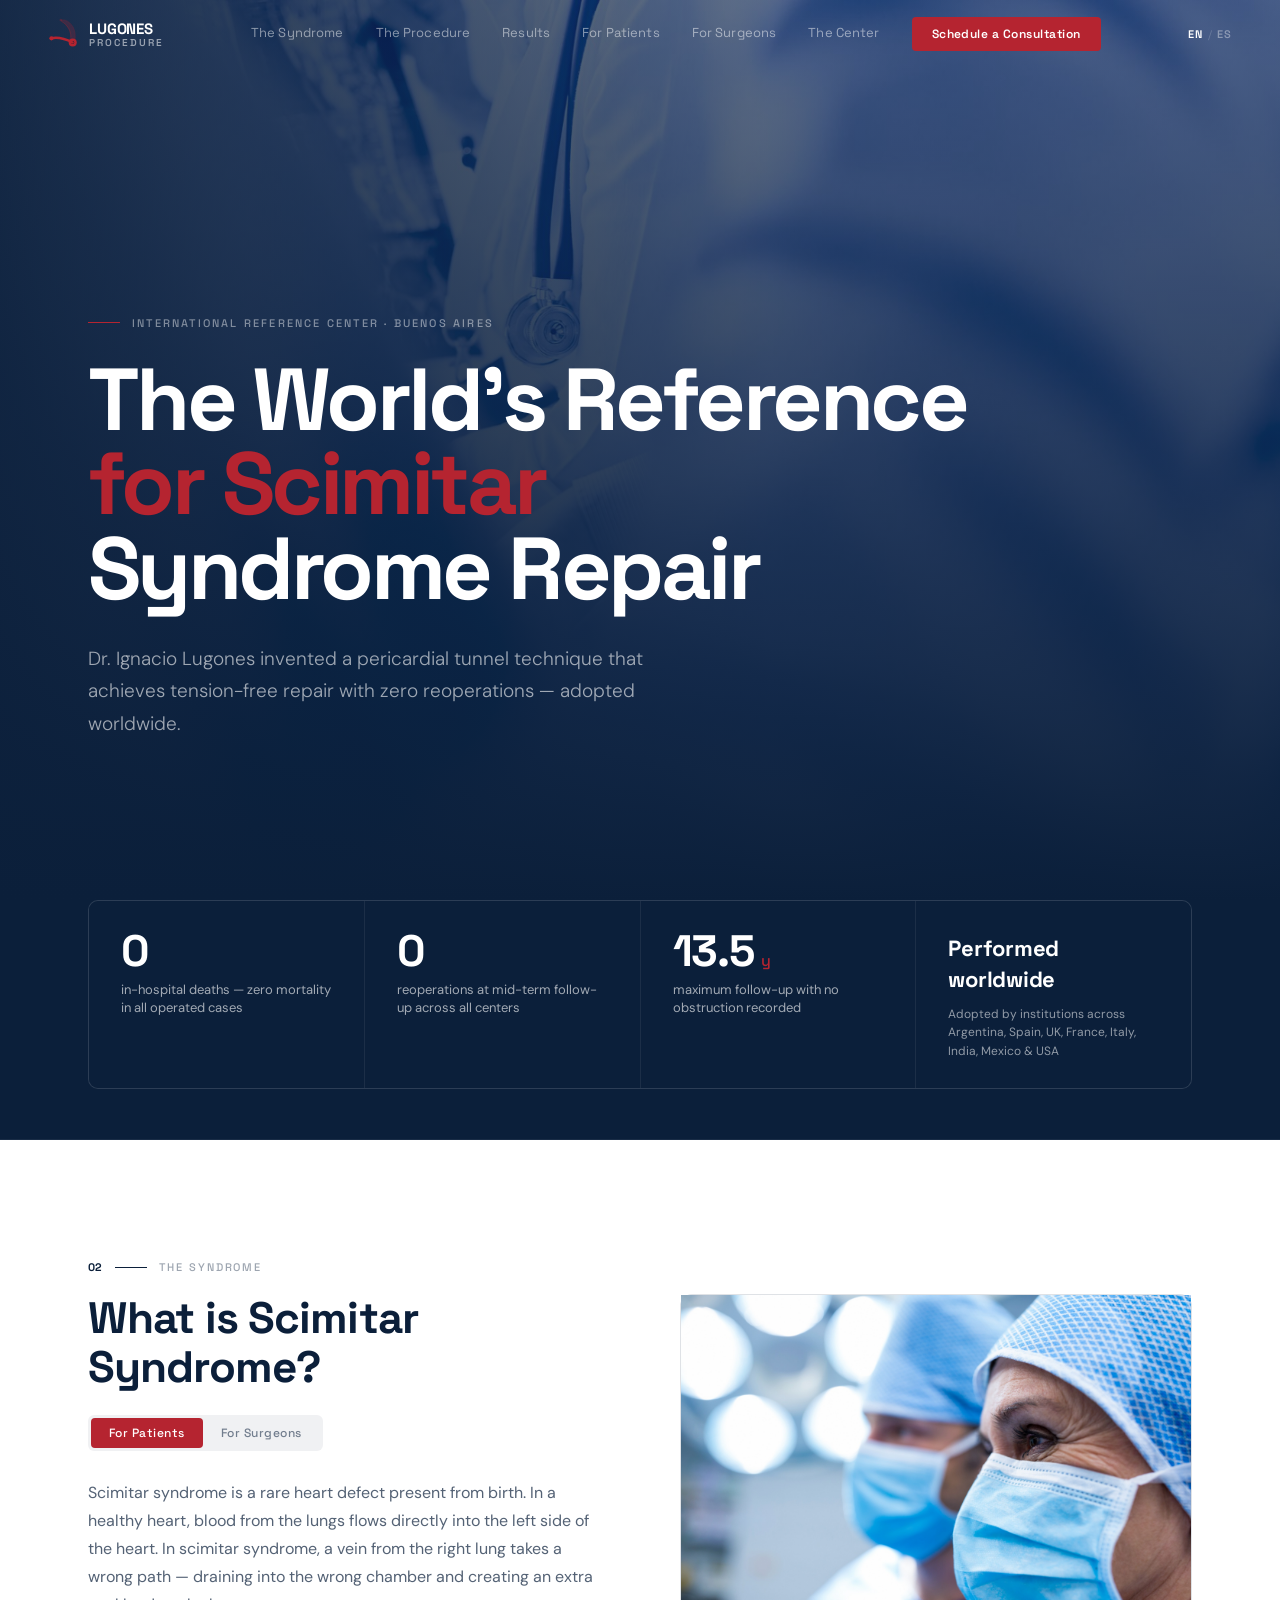
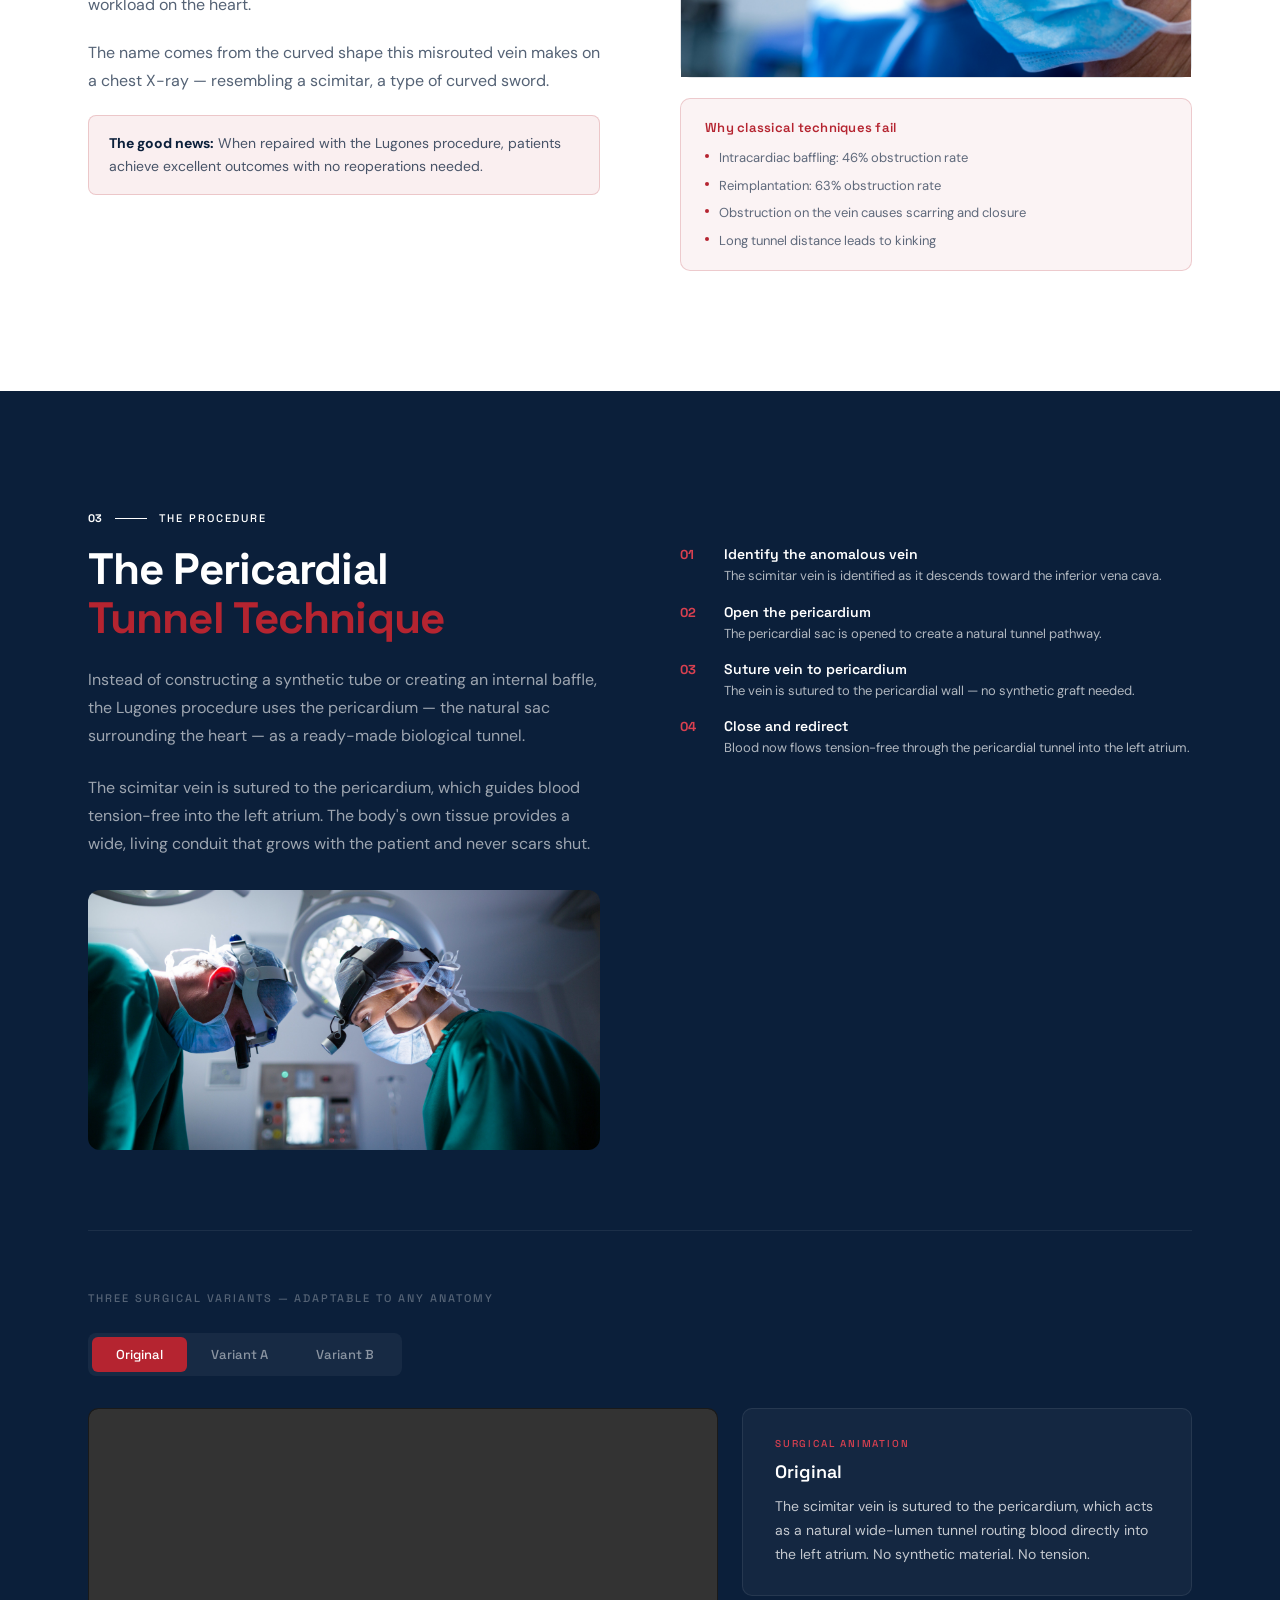
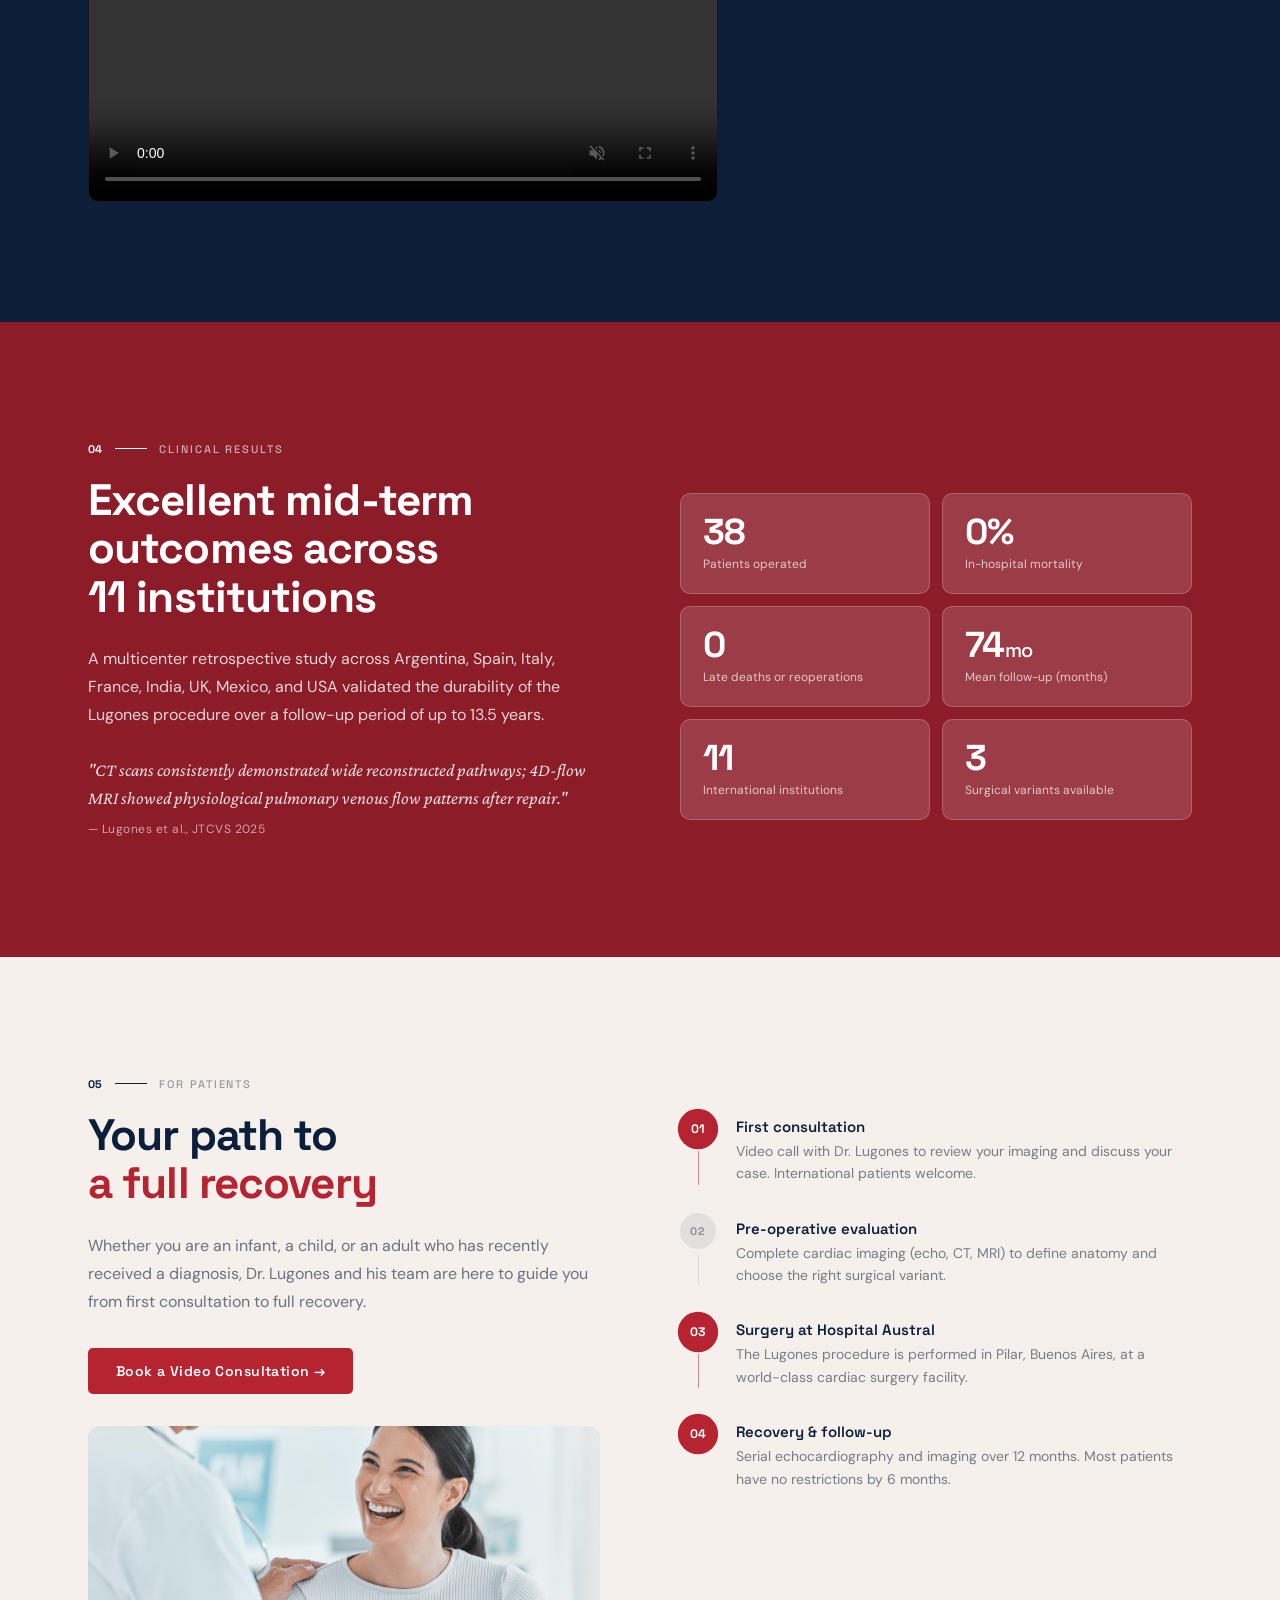
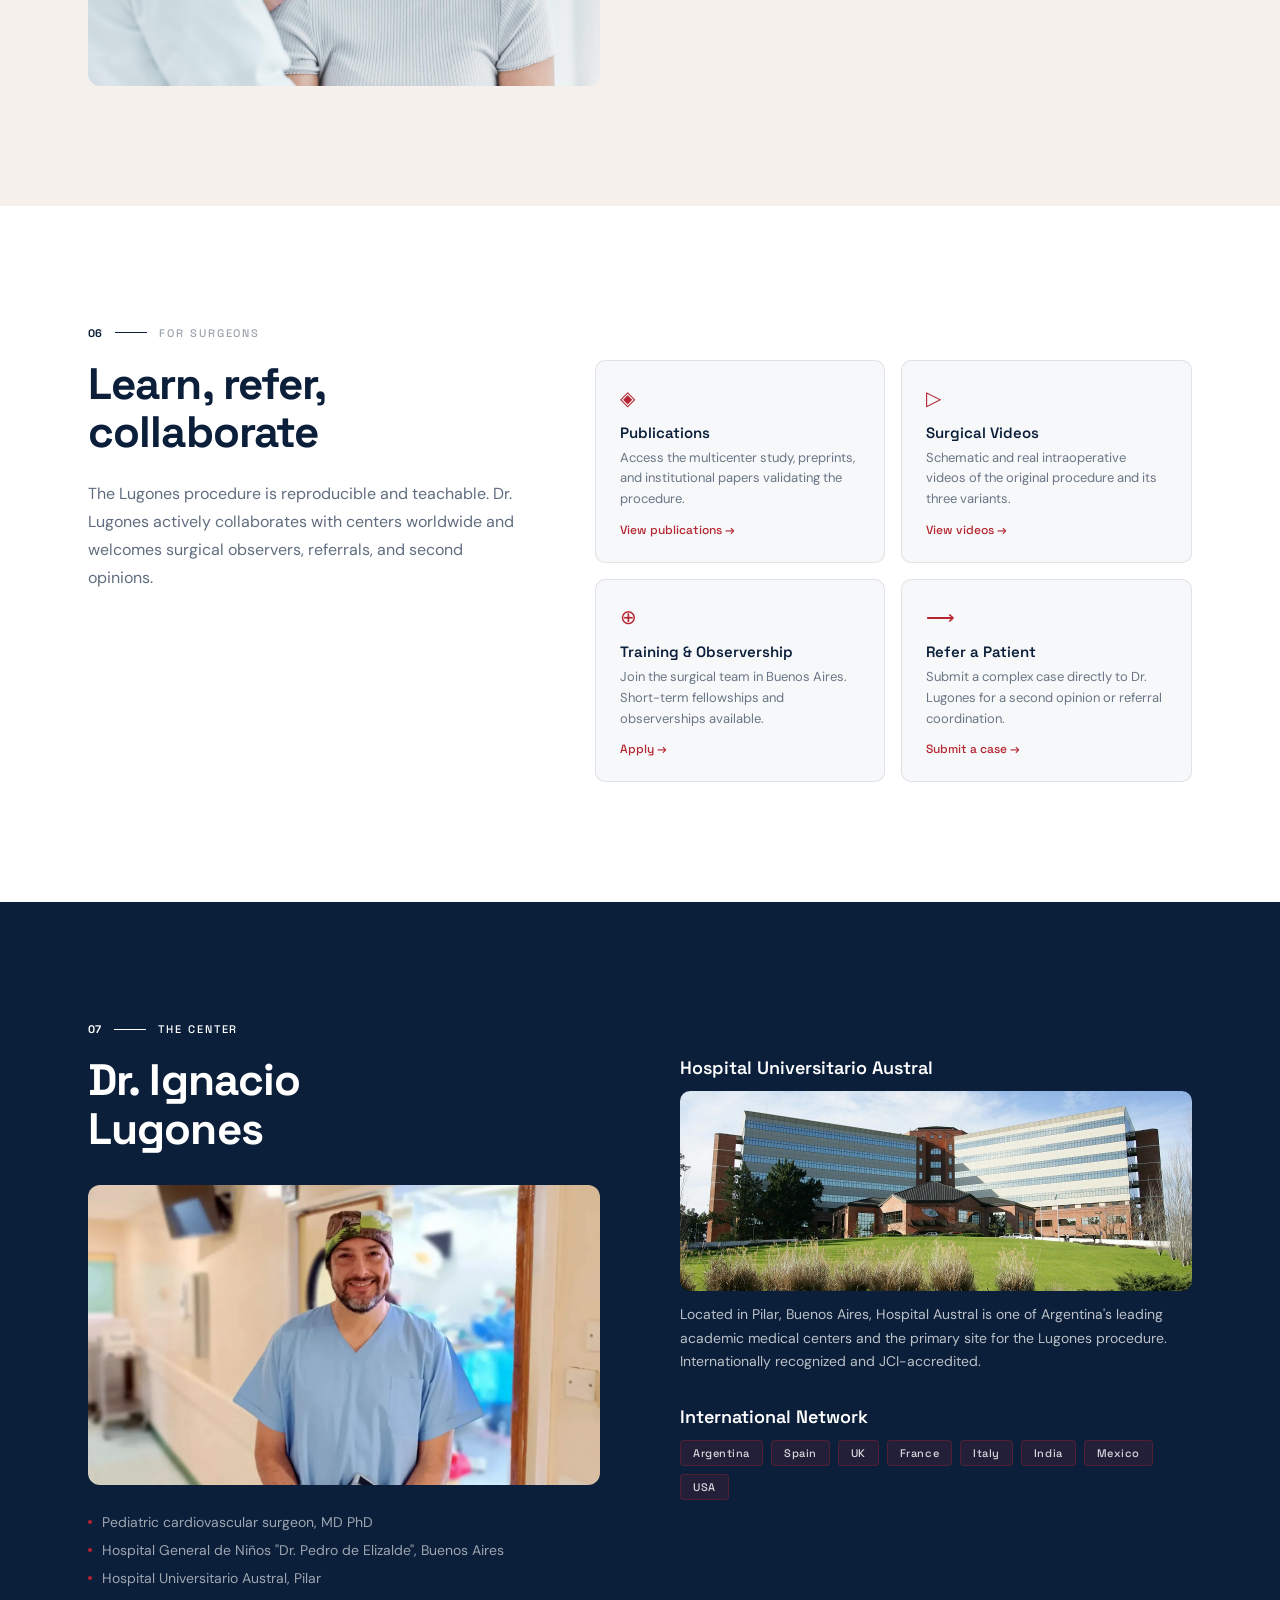
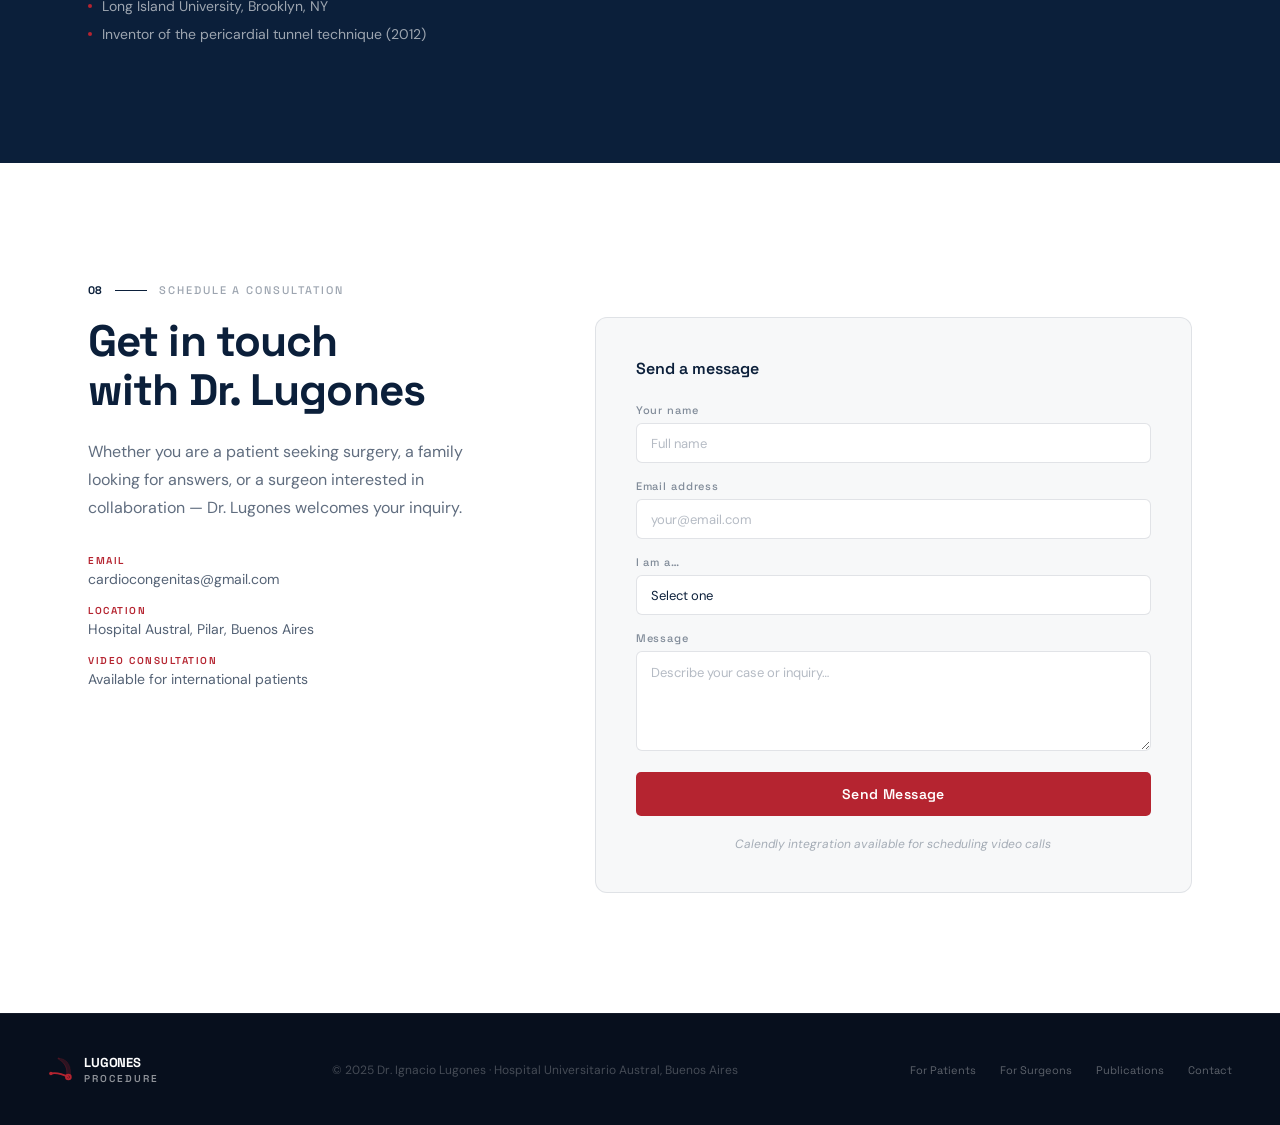
==== index.html @ 00d9a1f6 "cambio textos" ====
<!DOCTYPE html>
<html lang="en">
<head>
  <meta charset="UTF-8"/>
  <meta name="viewport" content="width=device-width, initial-scale=1.0"/>
  <title>The Lugones Procedure for Scimitar Syndrome</title>
  <link rel="preconnect" href="https://fonts.googleapis.com"/>
  <link rel="preconnect" href="https://fonts.gstatic.com" crossorigin/>
  <link href="https://fonts.googleapis.com/css2?family=Space+Grotesk:wght@300;400;500;600;700&family=DM+Sans:ital,opsz,wght@0,9..40,300;0,9..40,400;0,9..40,500;1,9..40,300&family=Crimson+Pro:ital,wght@0,400;0,600;1,400&display=swap" rel="stylesheet"/>
  <link rel="stylesheet" href="style.css"/>
  <style>
    /* ─── HERO ─── */
    #hero {
      min-height: 100vh;
      display: flex;
      align-items: flex-end;
      position: relative;
      overflow: hidden;
    }
    .hero-bg-img {
      position: absolute;
      inset: 0;
      background-image: url('assets/6088.jpg');
      background-size: cover;
      background-position: 60% center;
      z-index: 0;
    }
    .hero-bg-img::after {
      content: '';
      position: absolute;
      inset: 0;
      background:
        linear-gradient(to top, rgba(11,31,58,1) 0%, rgba(11,31,58,0.82) 40%, rgba(11,31,58,0.55) 100%),
        linear-gradient(to right, rgba(11,31,58,0.85) 0%, rgba(11,31,58,0.1) 60%);
    }
    .hero-wrap {
      width: 100%;
      max-width: 1200px;
      margin: 0 auto;
      padding: 0 48px;
      position: relative;
      z-index: 1;
    }
    .hero-content {
      padding: 160px 0 80px;
    }
    .hero-eyebrow {
      display: flex;
      align-items: center;
      gap: 12px;
      margin-bottom: 28px;
    }
    .hero-eyebrow__line { width: 32px; height: 1px; background: var(--crimson); }
    .hero-eyebrow__text { font-weight: 500; font-size: 11px; letter-spacing: 0.2em; text-transform: uppercase; color: rgba(255,255,255,0.45); }
    .hero-content h1 {
      font-weight: 700;
      font-size: 88px;
      letter-spacing: -0.04em;
      line-height: 0.96;
      margin-bottom: 32px;
      color: var(--white);
    }
    .hero-content h1 span { color: var(--crimson); }
    .hero-desc {
      font-family: 'DM Sans', sans-serif;
      font-weight: 300;
      font-size: 19px;
      line-height: 1.7;
      color: rgba(255,255,255,0.6);
      max-width: 560px;
      margin-bottom: 80px;
    }

    /* ─── STATS STRIP ─── */
    #stats { background-color: #0b1f3ad9; border-bottom: 1px solid rgba(255,255,255,0.06); padding-bottom: 50px; }
    .stats-grid { display: grid; grid-template-columns: repeat(4, 1fr); gap: 1px; background: rgba(255,255,255,0.07); border: 1px solid rgba(255,255,255,0.07); border-radius: 10px; overflow: hidden; }
    .stat-card { background: var(--navy); padding: 28px 32px; }
    .stat-card__number { font-weight: 700; font-size: 44px; letter-spacing: -0.03em; color: var(--white); line-height: 1; }
    .stat-card__unit { font-weight: 500; font-size: 16px; color: var(--crimson); margin-left: 4px; }
    .stat-card__label { font-family: 'DM Sans', sans-serif; font-weight: 400; font-size: 13px; color: rgba(255,255,255,0.62); margin-top: 8px; line-height: 1.4; }
    .stat-card__row { display: flex; align-items: baseline; gap: 4px; }
    .stat-card__label--world { font-family: 'Space Grotesk', sans-serif; font-weight: 700; font-size: 22px; color: var(--white); letter-spacing: -0.01em; margin-bottom: 10px; margin-top: 4px; }
    .stat-card__sublabel { font-family: 'DM Sans', sans-serif; font-size: 12px; color: rgba(255,255,255,0.55); line-height: 1.55; }

    /* ─── SYNDROME ─── */
    #syndrome { background: #FFFFFF; padding: var(--section-py) 0; }
    #syndrome .section-label__text { color: rgba(11,31,58,0.4); }
    .syndrome-grid { display: grid; grid-template-columns: 1fr 1fr; gap: 80px; align-items: start; }
    #syndrome h2 { font-weight: 700; font-size: 44px; letter-spacing: -0.02em; line-height: 1.1; margin-bottom: 24px; color: var(--navy); }
    .toggle-bar { display: flex; background: rgba(11,31,58,0.06); border-radius: 6px; padding: 3px; width: fit-content; margin-bottom: 28px; }
    .toggle-btn { background: transparent; color: rgba(11,31,58,0.55); font-family: 'Space Grotesk', sans-serif; font-weight: 500; font-size: 12px; letter-spacing: 0.04em; padding: 7px 18px; border-radius: 4px; transition: all 0.2s; }
    .toggle-btn.active { background: var(--crimson); color: var(--white); }
    .syndrome-text { display: none; flex-direction: column; gap: 20px; }
    .syndrome-text.visible { display: flex; }
    .syndrome-text p { font-family: 'DM Sans', sans-serif; font-weight: 400; font-size: 16px; line-height: 1.75; color: rgba(11,31,58,0.7); }
    .syndrome-text .good-news { background: rgba(181,36,48,0.07); border: 1px solid rgba(181,36,48,0.2); border-radius: 8px; padding: 16px 20px; }
    .syndrome-text .good-news p { font-size: 14px; line-height: 1.65; color: rgba(11,31,58,0.75); }
    .syndrome-text .good-news strong { color: var(--navy); }
    .syndrome-diagram { background: rgba(11,31,58,0.03); border: 1px solid rgba(11,31,58,0.1); border-radius: 12px; aspect-ratio: 4/3; display: flex; flex-direction: column; align-items: center; justify-content: center; gap: 12px; margin-bottom: 20px; }
    .syndrome-diagram__label { font-size: 11px; color: rgba(11,31,58,0.35); letter-spacing: 0.1em; text-transform: uppercase; }
    .syndrome-diagram__note { font-family: 'DM Sans', sans-serif; font-size: 11px; font-style: italic; color: rgba(11,31,58,0.25); }
    .why-classical { background: rgba(181,36,48,0.05); border: 1px solid rgba(181,36,48,0.2); border-radius: 10px; padding: 20px 24px; }
    .why-classical__title { font-weight: 600; font-size: 13px; color: var(--crimson); margin-bottom: 12px; letter-spacing: 0.02em; }

    /* ─── PROCEDURE ─── */
    #procedure { background: var(--navy); padding: var(--section-py) 0; }
    .procedure-grid { display: grid; grid-template-columns: 1fr 1fr; gap: 80px; margin-bottom: 80px; }
    #procedure h2 { font-weight: 700; font-size: 44px; letter-spacing: -0.02em; line-height: 1.1; margin-bottom: 24px; }
    #procedure h2 span { color: var(--crimson); }
    #procedure p { font-family: 'DM Sans', sans-serif; font-weight: 400; font-size: 16px; line-height: 1.75; color: rgba(255,255,255,0.6); margin-bottom: 24px; }
    .steps { display: flex; flex-direction: column; gap: 16px; }
    .step { display: flex; gap: 16px; align-items: flex-start; }
    .step__num { font-weight: 700; font-size: 13px; color: #D94050; min-width: 28px; padding-top: 1px; }
    .step__title { font-weight: 600; font-size: 14px; color: var(--white); margin-bottom: 3px; }
    .step__desc { font-family: 'DM Sans', sans-serif; font-size: 13px; color: rgba(255,255,255,0.68); line-height: 1.55; }
    .variants-section { border-top: 1px solid rgba(255,255,255,0.07); padding-top: 60px; }
    .variants-caption { font-weight: 500; font-size: 11px; color: rgba(255,255,255,0.3); letter-spacing: 0.18em; text-transform: uppercase; margin-bottom: 28px; }
    .variants-toggle { display: flex; background: rgba(255,255,255,0.05); border-radius: 8px; padding: 4px; width: fit-content; margin-bottom: 32px; }
    .variant-btn { background: transparent; color: rgba(255,255,255,0.5); font-family: 'Space Grotesk', sans-serif; font-weight: 500; font-size: 13px; padding: 9px 24px; border-radius: 6px; transition: all 0.2s; }
    .variant-btn.active { background: var(--crimson); color: var(--white); }
    .variant-display { display: grid; grid-template-columns: 7fr 5fr; gap: 24px; align-items: start; }
    .variant-video { background: #000; border: 1px solid rgba(255,255,255,0.1); border-radius: 10px; overflow: hidden; aspect-ratio: 16/10; }
    .variant-video video { width: 100%; height: 100%; object-fit: cover; display: block; }
    .variant-info { background: rgba(255,255,255,0.04); border: 1px solid rgba(255,255,255,0.08); border-radius: 10px; padding: 28px 32px; }
    .variant-info__tag { font-weight: 500; font-size: 10px; color: #D94050; letter-spacing: 0.18em; text-transform: uppercase; margin-bottom: 10px; }
    .variant-info__title { font-weight: 600; font-size: 18px; color: var(--white); margin-bottom: 12px; }
    .variant-info__desc { font-family: 'DM Sans', sans-serif; font-size: 14px; color: rgba(255,255,255,0.75); line-height: 1.7; }

    /* ─── RESULTS ─── */
    #results { background: var(--crimson2); padding: var(--section-py) 0; }
    #results .section-label__text { color: rgba(255,255,255,0.62); }
    .results-grid { display: grid; grid-template-columns: 1fr 1fr; gap: 80px; align-items: center; }
    #results h2 { font-weight: 700; font-size: 44px; letter-spacing: -0.02em; line-height: 1.1; margin-bottom: 24px; }
    #results .lead { font-family: 'DM Sans', sans-serif; font-weight: 400; font-size: 16px; line-height: 1.75; color: rgba(255,255,255,0.82); margin-bottom: 28px; }
    .results-quote { font-family: 'Crimson Pro', serif; font-style: italic; font-size: 18px; color: rgba(255,255,255,0.85); line-height: 1.55; }
    .results-citation { font-family: 'DM Sans', sans-serif; font-size: 12px; color: rgba(255,255,255,0.6); margin-top: 8px; letter-spacing: 0.04em; }
    .results-stats { display: grid; grid-template-columns: 1fr 1fr; gap: 12px; }
    .results-stat { background: rgba(255,255,255,0.14); border: 1px solid rgba(255,255,255,0.2); border-radius: 10px; padding: 20px 22px; }
    .results-stat__num { font-weight: 700; font-size: 36px; letter-spacing: -0.02em; color: var(--white); line-height: 1; }
    .results-stat__label { font-family: 'DM Sans', sans-serif; font-weight: 400; font-size: 12px; color: rgba(255,255,255,0.72); margin-top: 6px; line-height: 1.4; }

    /* ─── PATIENTS ─── */
    #patients { background: var(--offwhite); padding: var(--section-py) 0; }
    #patients .section-label__text { color: rgba(11,31,58,0.4); }
    .patients-grid { display: grid; grid-template-columns: 1fr 1fr; gap: 80px; }
    #patients h2 { font-weight: 700; font-size: 44px; letter-spacing: -0.02em; line-height: 1.1; color: var(--navy); margin-bottom: 24px; }
    #patients h2 span { color: var(--crimson); }
    #patients .lead { font-family: 'DM Sans', sans-serif; font-weight: 400; font-size: 16px; line-height: 1.75; color: rgba(11,31,58,0.6); margin-bottom: 32px; }
    .timeline { display: flex; flex-direction: column; }
    .timeline-item { display: flex; gap: 20px; padding-bottom: 28px; }
    .timeline-left { display: flex; flex-direction: column; align-items: center; flex-shrink: 0; }
    .timeline-circle { width: 36px; height: 36px; border-radius: 50%; background: rgba(11,31,58,0.08); display: flex; align-items: center; justify-content: center; flex-shrink: 0; transition: background 0.4s ease, transform 0.4s ease; }
    .timeline-circle.accent { background: var(--crimson); transform: scale(1.12); }
    .timeline-circle__num { font-weight: 700; font-size: 11px; color: rgba(11,31,58,0.4); letter-spacing: 0.05em; transition: color 0.4s ease; }
    .timeline-circle.accent .timeline-circle__num { color: var(--white); }
    .timeline-line { width: 1px; flex: 1; background: rgba(11,31,58,0.1); margin-top: 4px; transition: background 0.5s ease 0.2s; }
    .timeline-line.filled { background: var(--crimson); opacity: 0.5; }
    .timeline-content { padding-top: 6px; }
    .timeline-title { font-weight: 600; font-size: 15px; color: var(--navy); margin-bottom: 4px; }
    .timeline-desc { font-family: 'DM Sans', sans-serif; font-size: 14px; color: rgba(11,31,58,0.55); line-height: 1.6; }

    /* ─── SURGEONS ─── */
    #surgeons { background: #FFFFFF; padding: var(--section-py) 0; }
    #surgeons .section-label__text { color: rgba(11,31,58,0.4); }
    .surgeons-grid { display: grid; grid-template-columns: 5fr 7fr; gap: 80px; }
    #surgeons h2 { font-weight: 700; font-size: 44px; letter-spacing: -0.02em; line-height: 1.1; margin-bottom: 24px; color: var(--navy); }
    #surgeons .lead { font-family: 'DM Sans', sans-serif; font-weight: 400; font-size: 16px; line-height: 1.75; color: rgba(11,31,58,0.65); }
    .surgeon-cards { display: grid; grid-template-columns: 1fr 1fr; gap: 16px; }
    .surgeon-card { background: rgba(11,31,58,0.03); border: 1px solid rgba(11,31,58,0.1); border-radius: 10px; padding: 24px; display: flex; flex-direction: column; gap: 12px; transition: border-color 0.2s, background 0.2s; }
    .surgeon-card:hover { background: rgba(11,31,58,0.05); border-color: rgba(181,36,48,0.2); }
    .surgeon-card__icon { font-size: 20px; color: var(--crimson); }
    .surgeon-card__title { font-weight: 600; font-size: 15px; color: var(--navy); margin-bottom: 6px; }
    .surgeon-card__desc { font-family: 'DM Sans', sans-serif; font-size: 13px; color: rgba(11,31,58,0.6); line-height: 1.6; }
    .surgeon-card__cta { font-weight: 500; font-size: 12px; color: var(--crimson); margin-top: auto; }

    /* ─── CENTER ─── */
    #center { background: var(--navy); padding: var(--section-py) 0; }
    .center-grid { display: grid; grid-template-columns: 1fr 1fr; gap: 80px; }
    #center h2 { font-weight: 700; font-size: 44px; letter-spacing: -0.02em; line-height: 1.1; margin-bottom: 32px; }
    .center-photo-placeholder { background: rgba(255,255,255,0.04); border: 1px solid rgba(255,255,255,0.08); border-radius: 12px; height: 240px; display: flex; align-items: center; justify-content: center; margin-bottom: 28px; }
    .placeholder-label { text-align: center; }
    .placeholder-label__main { font-size: 11px; color: rgba(255,255,255,0.2); letter-spacing: 0.1em; text-transform: uppercase; }
    .placeholder-label__sub { font-family: 'DM Sans', sans-serif; font-size: 11px; font-style: italic; color: rgba(255,255,255,0.15); margin-top: 4px; }
    .bio-list { display: flex; flex-direction: column; gap: 10px; }
    .bio-item { display: flex; gap: 10px; align-items: flex-start; }
    .bio-text { font-family: 'DM Sans', sans-serif; font-size: 14px; color: rgba(255,255,255,0.6); }
    .center-right { display: flex; flex-direction: column; gap: 32px; }
    .center-block__title { font-weight: 600; font-size: 18px; color: var(--white); margin-bottom: 12px; }
    .hospital-placeholder { background: rgba(255,255,255,0.04); border: 1px solid rgba(255,255,255,0.08); border-radius: 10px; height: 140px; display: flex; align-items: center; justify-content: center; margin-bottom: 12px; }
    .hospital-placeholder span { font-family: 'DM Sans', sans-serif; font-size: 11px; font-style: italic; color: rgba(255,255,255,0.2); }
    .center-desc { font-family: 'DM Sans', sans-serif; font-size: 14px; color: rgba(255,255,255,0.72); line-height: 1.65; }
    .country-tags { display: flex; flex-wrap: wrap; gap: 8px; }
    .country-tag { background: rgba(181,36,48,0.15); border: 1px solid rgba(181,36,48,0.3); border-radius: 4px; padding: 5px 12px; font-weight: 500; font-size: 11px; color: rgba(255,255,255,0.82); letter-spacing: 0.05em; }

    /* ─── CONTACT ─── */
    #contact { background: #FFFFFF; padding: var(--section-py) 0; }
    #contact .section-label__text { color: rgba(11,31,58,0.4); }
    .contact-grid { display: grid; grid-template-columns: 5fr 7fr; gap: 80px; }
    #contact h2 { font-weight: 700; font-size: 44px; letter-spacing: -0.02em; line-height: 1.1; margin-bottom: 24px; color: var(--navy); }
    #contact .lead { font-family: 'DM Sans', sans-serif; font-weight: 400; font-size: 16px; line-height: 1.75; color: rgba(11,31,58,0.65); margin-bottom: 32px; }
    .contact-info { display: flex; flex-direction: column; gap: 16px; }
    .contact-info-item__label { font-size: 10px; font-weight: 600; color: var(--crimson); letter-spacing: 0.15em; text-transform: uppercase; margin-bottom: 3px; }
    .contact-info-item__val { font-family: 'DM Sans', sans-serif; font-size: 14px; color: rgba(11,31,58,0.7); }
    .contact-form-wrap { background: rgba(11,31,58,0.03); border: 1px solid rgba(11,31,58,0.1); border-radius: 12px; padding: 40px; }
    .form-title { font-weight: 600; font-size: 16px; color: var(--navy); margin-bottom: 24px; }
    .form-fields { display: flex; flex-direction: column; gap: 16px; }
    .form-field__label { font-weight: 500; font-size: 11px; color: rgba(11,31,58,0.5); letter-spacing: 0.08em; margin-bottom: 6px; }
    .form-field input, .form-field select, .form-field textarea { width: 100%; background: #FFFFFF; border: 1px solid rgba(11,31,58,0.12); border-radius: 6px; font-family: 'DM Sans', sans-serif; font-size: 13px; color: var(--navy); outline: none; transition: border-color 0.2s; }
    .form-field input, .form-field select { height: 40px; padding: 0 14px; }
    .form-field select { appearance: none; cursor: pointer; }
    .form-field textarea { height: 100px; padding: 12px 14px; resize: vertical; }
    .form-field input:focus, .form-field select:focus, .form-field textarea:focus { border-color: var(--crimson); }
    .form-field input::placeholder, .form-field textarea::placeholder { color: rgba(11,31,58,0.3); }
    .form-submit { width: 100%; background: var(--crimson); color: var(--white); font-family: 'Space Grotesk', sans-serif; font-weight: 600; font-size: 14px; letter-spacing: 0.03em; padding: 13px 0; border-radius: 5px; cursor: pointer; transition: background 0.2s; border: none; }
    .form-submit:hover { background: var(--crimson2); }
    .form-note { font-family: 'DM Sans', sans-serif; font-size: 12px; color: rgba(11,31,58,0.35); text-align: center; font-style: italic; margin-top: 4px; }

    /* ─── IMAGES ─── */
    .section-img { width: 100%; height: 100%; object-fit: cover; display: block; }
    .center-photo-wrap { border-radius: 12px; overflow: hidden; height: 300px; margin-bottom: 28px; }
    .hospital-img-wrap { border-radius: 10px; overflow: hidden; height: 200px; margin-bottom: 12px; }
    .procedure-img-wrap { border-radius: 12px; overflow: hidden; height: 260px; margin-top: 32px; }
    .patients-img-wrap { border-radius: 12px; overflow: hidden; height: 260px; margin-top: 32px; }

    /* ─── ANIMATIONS ─── */
    @keyframes fadeInUp { from { opacity: 0; transform: translateY(24px); } to { opacity: 1; transform: translateY(0); } }
    .fade-in { opacity: 0; }
    .fade-in.visible { animation: fadeInUp 0.6s ease forwards; }
    .fade-in:nth-child(2) { animation-delay: 0.1s; }
    .fade-in:nth-child(3) { animation-delay: 0.2s; }
    .fade-in:nth-child(4) { animation-delay: 0.3s; }

    /* ─── RESPONSIVE ─── */
    @media (max-width: 768px) {
      .hero-wrap { padding: 0 20px; }
      .hero-content { padding: 120px 0 60px; }
      .hero-content h1 { font-size: 44px; }
      .hero-desc { font-size: 16px; max-width: 100%; margin-bottom: 52px; }
      .hero-bg-img { background-position: 70% center; }
      .stats-grid { grid-template-columns: 1fr 1fr; gap: 1px; }
      .stat-card { padding: 20px 18px; }
      .stat-card__number { font-size: 32px; }
      #syndrome h2, #procedure h2, #results h2, #patients h2, #surgeons h2, #center h2, #contact h2 { font-size: 32px; }
      .syndrome-grid { grid-template-columns: 1fr; gap: 40px; }
      .procedure-grid { grid-template-columns: 1fr; gap: 40px; margin-bottom: 48px; }
      .variants-section { padding-top: 40px; }
      .variant-display { grid-template-columns: 1fr; }
      .results-grid { grid-template-columns: 1fr; gap: 40px; }
      .results-stats { grid-template-columns: 1fr 1fr; gap: 10px; }
      .results-stat__num { font-size: 28px; }
      .patients-grid { grid-template-columns: 1fr; gap: 40px; }
      .surgeons-grid { grid-template-columns: 1fr; gap: 36px; }
      .surgeon-cards { grid-template-columns: 1fr; }
      .center-grid { grid-template-columns: 1fr; gap: 48px; }
      .contact-grid { grid-template-columns: 1fr; gap: 40px; }
      .contact-form-wrap { padding: 24px 20px; }
    }
    @media (max-width: 480px) {
      .hero-content h1 { font-size: 36px; }
      #syndrome h2, #procedure h2, #results h2, #patients h2, #surgeons h2, #center h2, #contact h2 { font-size: 28px; }
      .stats-grid { grid-template-columns: 1fr 1fr; }
    }
  </style>
</head>
<body>

<!-- ─── NAV ─── -->
<nav id="nav">
  <a href="#hero" class="nav-logo">
    <svg viewBox="0 0 68 80" width="29" height="34" fill="none">
      <path d="M 30 7 C 46 5 66 20 64 50 C 63 55 61 58 58 60 C 55 62 52 61 50 58 C 48 55 52 50 52 44 C 52 28 38 14 32 11 C 30 10 28 8 30 7 Z" fill="#B52430" opacity="0.22"/>
      <path d="M 32 11 C 44 16 54 30 54 46" stroke="#B52430" stroke-width="1.5" stroke-linecap="round" opacity="0.35"/>
      <circle cx="58" cy="60" r="9.5" fill="#B52430"/>
      <circle cx="58" cy="60" r="3.5" fill="#0B1F3A"/>
      <path d="M 58 60 C 46 54 26 46 8 50" stroke="#B52430" stroke-width="5.5" stroke-linecap="round"/>
      <circle cx="8" cy="50" r="5" fill="#B52430"/>
      <circle cx="30" cy="7" r="3" fill="#B52430" opacity="0.28"/>
      <path d="M 30 7 C 46 5 66 20 64 50 C 63 55 61 58 58 60" stroke="#B52430" stroke-width="2.5" stroke-linecap="round" opacity="0.18"/>
    </svg>
    <div class="nav-logo__wordmark">
      <div class="nav-logo__name">LUGONES</div>
      <div class="nav-logo__sub">PROCEDURE</div>
    </div>
  </a>
  <div class="nav-links">
    <a href="#syndrome"  class="nav-link" data-section="syndrome">The Syndrome</a>
    <a href="#procedure" class="nav-link" data-section="procedure">The Procedure</a>
    <a href="#results"   class="nav-link" data-section="results">Results</a>
    <a href="#patients"  class="nav-link" data-section="patients">For Patients</a>
    <a href="#surgeons"  class="nav-link" data-section="surgeons">For Surgeons</a>
    <a href="#center"    class="nav-link" data-section="center">The Center</a>
    <a href="#contact" class="nav-cta">Schedule a Consultation</a>
  </div>
  <div class="nav-controls">
    <div class="lang-switch">
      <span class="lang-btn active">EN</span>
      <span class="lang-divider">/</span>
      <a href="es/index.html" class="lang-btn">ES</a>
    </div>
    <button class="nav-hamburger" id="hamburger" onclick="toggleMenu()" aria-label="Toggle menu" aria-expanded="false">
      <span></span><span></span><span></span>
    </button>
  </div>
</nav>

<!-- ─── HERO ─── -->
<section id="hero" class="section">
  <div class="hero-bg-img"></div>
  <div class="hero-wrap">
    <div class="hero-content">
      <div class="hero-eyebrow">
        <div class="hero-eyebrow__line"></div>
        <div class="hero-eyebrow__text">International Reference Center · Buenos Aires</div>
      </div>
      <h1>
        The World's Reference<br/>
        <span>for Scimitar</span><br/>
        Syndrome Repair
      </h1>
      <p class="hero-desc">
        Dr. Ignacio Lugones invented a pericardial tunnel technique that achieves tension-free repair with zero reoperations — adopted worldwide.
      </p>
    </div>
  </div>
</section>

<!-- ─── STATS STRIP ─── -->
<section id="stats">
  <div class="container">
    <div class="stats-grid">
      <div class="stat-card">
        <div class="stat-card__row"><div class="stat-card__number">0</div></div>
        <div class="stat-card__label">in-hospital deaths — zero mortality in all operated cases</div>
      </div>
      <div class="stat-card">
        <div class="stat-card__row"><div class="stat-card__number">0</div></div>
        <div class="stat-card__label">reoperations at mid-term follow-up across all centers</div>
      </div>
      <div class="stat-card">
        <div class="stat-card__row">
          <div class="stat-card__number">13.5</div>
          <div class="stat-card__unit">y</div>
        </div>
        <div class="stat-card__label">maximum follow-up with no obstruction recorded</div>
      </div>
      <div class="stat-card">
        <div class="stat-card__label stat-card__label--world">Performed worldwide</div>
        <div class="stat-card__sublabel">Adopted by institutions across Argentina, Spain, UK, France, Italy, India, Mexico &amp; USA</div>
      </div>
    </div>
  </div>
</section>

<!-- ─── THE SYNDROME ─── -->
<section id="syndrome" class="section">
  <div class="container">
    <div class="section-label section-label--light">
      <div class="section-label__num">02</div>
      <div class="section-label__line"></div>
      <div class="section-label__text">The Syndrome</div>
    </div>
    <div class="syndrome-grid">
      <div>
        <h2>What is Scimitar<br/>Syndrome?</h2>
        <div class="toggle-bar">
          <button class="toggle-btn active" data-view="patient" onclick="switchView('patient')">For Patients</button>
          <button class="toggle-btn" data-view="surgeon" onclick="switchView('surgeon')">For Surgeons</button>
        </div>
        <div class="syndrome-text visible" id="view-patient">
          <p>Scimitar syndrome is a rare heart defect present from birth. In a healthy heart, blood from the lungs flows directly into the left side of the heart. In scimitar syndrome, a vein from the right lung takes a wrong path — draining into the wrong chamber and creating an extra workload on the heart.</p>
          <p>The name comes from the curved shape this misrouted vein makes on a chest X-ray — resembling a scimitar, a type of curved sword.</p>
          <div class="good-news">
            <p><strong>The good news:</strong> When repaired with the Lugones procedure, patients achieve excellent outcomes with no reoperations needed.</p>
          </div>
        </div>
        <div class="syndrome-text" id="view-surgeon">
          <p>Scimitar syndrome is characterized by partial anomalous pulmonary venous return from the right lung, most commonly draining into the inferior vena cava. It is frequently associated with right lung hypoplasia, dextroposition of the heart, anomalous systemic arterial supply, and atrial septal defect.</p>
          <p>Conventional repair — intracardiac baffling or reimplantation — carries high rates of pulmonary venous obstruction (46% and 63% respectively in large series). The Lugones procedure circumvents this through an autologous pericardial tunnel, achieving wide-lumen, tension-free redirection.</p>
        </div>
      </div>
      <div>
        <div class="syndrome-diagram">
          <img src="assets/img/2209.jpg" alt="Surgical team" class="section-img"/>
        </div>
        <div class="why-classical">
          <div class="why-classical__title">Why classical techniques fail</div>
          <div class="bullet-list">
            <div class="bullet-item"><div class="bullet-dot"></div><div class="bullet-text">Intracardiac baffling: 46% obstruction rate</div></div>
            <div class="bullet-item"><div class="bullet-dot"></div><div class="bullet-text">Reimplantation: 63% obstruction rate</div></div>
            <div class="bullet-item"><div class="bullet-dot"></div><div class="bullet-text">Obstruction on the vein causes scarring and closure</div></div>
            <div class="bullet-item"><div class="bullet-dot"></div><div class="bullet-text">Long tunnel distance leads to kinking</div></div>
          </div>
        </div>
      </div>
    </div>
  </div>
</section>

<!-- ─── THE PROCEDURE ─── -->
<section id="procedure" class="section">
  <div class="container">
    <div class="section-label">
      <div class="section-label__num">03</div>
      <div class="section-label__line"></div>
      <div class="section-label__text">The Procedure</div>
    </div>
    <div class="procedure-grid">
      <div>
        <h2>The Pericardial<br/><span>Tunnel Technique</span></h2>
        <p>Instead of constructing a synthetic tube or creating an internal baffle, the Lugones procedure uses the pericardium — the natural sac surrounding the heart — as a ready-made biological tunnel.</p>
        <p>The scimitar vein is sutured to the pericardium, which guides blood tension-free into the left atrium. The body's own tissue provides a wide, living conduit that grows with the patient and never scars shut.</p>
        <div class="procedure-img-wrap">
          <img src="assets/img/64896.jpg" alt="Surgeons operating" class="section-img"/>
        </div>
      </div>
      <div class="steps">
        <div class="step">
          <div class="step__num">01</div>
          <div>
            <div class="step__title">Identify the anomalous vein</div>
            <div class="step__desc">The scimitar vein is identified as it descends toward the inferior vena cava.</div>
          </div>
        </div>
        <div class="step">
          <div class="step__num">02</div>
          <div>
            <div class="step__title">Open the pericardium</div>
            <div class="step__desc">The pericardial sac is opened to create a natural tunnel pathway.</div>
          </div>
        </div>
        <div class="step">
          <div class="step__num">03</div>
          <div>
            <div class="step__title">Suture vein to pericardium</div>
            <div class="step__desc">The vein is sutured to the pericardial wall — no synthetic graft needed.</div>
          </div>
        </div>
        <div class="step">
          <div class="step__num">04</div>
          <div>
            <div class="step__title">Close and redirect</div>
            <div class="step__desc">Blood now flows tension-free through the pericardial tunnel into the left atrium.</div>
          </div>
        </div>
      </div>
    </div>
    <div class="variants-section">
      <div class="variants-caption">Three surgical variants — adaptable to any anatomy</div>
      <div class="variants-toggle">
        <button class="variant-btn active" onclick="switchVariant(0)">Original</button>
        <button class="variant-btn" onclick="switchVariant(1)">Variant A</button>
        <button class="variant-btn" onclick="switchVariant(2)">Variant B</button>
      </div>
      <div class="variant-display">
        <div class="variant-video">
          <video id="variant-video" autoplay loop muted playsinline controls src="assets/variant-original.mp4"></video>
        </div>
        <div class="variant-info">
          <div class="variant-info__tag">Surgical animation</div>
          <div class="variant-info__title" id="variant-title">Original</div>
          <div class="variant-info__desc" id="variant-desc">The scimitar vein is sutured to the pericardium, which acts as a natural wide-lumen tunnel routing blood directly into the left atrium. No synthetic material. No tension.</div>
        </div>
      </div>
    </div>
  </div>
</section>

<!-- ─── RESULTS ─── -->
<section id="results" class="section">
  <div class="container">
    <div class="section-label">
      <div class="section-label__num">04</div>
      <div class="section-label__line"></div>
      <div class="section-label__text">Clinical Results</div>
    </div>
    <div class="results-grid">
      <div>
        <h2>Excellent mid-term<br/>outcomes across<br/>11 institutions</h2>
        <p class="lead">A multicenter retrospective study across Argentina, Spain, Italy, France, India, UK, Mexico, and USA validated the durability of the Lugones procedure over a follow-up period of up to 13.5 years.</p>
        <p class="results-quote">"CT scans consistently demonstrated wide reconstructed pathways; 4D-flow MRI showed physiological pulmonary venous flow patterns after repair."</p>
        <div class="results-citation">— Lugones et al., JTCVS 2025</div>
      </div>
      <div class="results-stats">
        <div class="results-stat"><div class="results-stat__num">38</div><div class="results-stat__label">Patients operated</div></div>
        <div class="results-stat"><div class="results-stat__num">0%</div><div class="results-stat__label">In-hospital mortality</div></div>
        <div class="results-stat"><div class="results-stat__num">0</div><div class="results-stat__label">Late deaths or reoperations</div></div>
        <div class="results-stat"><div class="results-stat__num">74<span style="font-size:20px;font-weight:500;">mo</span></div><div class="results-stat__label">Mean follow-up (months)</div></div>
        <div class="results-stat"><div class="results-stat__num">11</div><div class="results-stat__label">International institutions</div></div>
        <div class="results-stat"><div class="results-stat__num">3</div><div class="results-stat__label">Surgical variants available</div></div>
      </div>
    </div>
  </div>
</section>

<!-- ─── FOR PATIENTS ─── -->
<section id="patients" class="section">
  <div class="container">
    <div class="section-label section-label--light">
      <div class="section-label__num">05</div>
      <div class="section-label__line"></div>
      <div class="section-label__text">For Patients</div>
    </div>
    <div class="patients-grid">
      <div>
        <h2>Your path to<br/><span>a full recovery</span></h2>
        <p class="lead">Whether you are an infant, a child, or an adult who has recently received a diagnosis, Dr. Lugones and his team are here to guide you from first consultation to full recovery.</p>
        <a href="#contact" class="btn-primary">Book a Video Consultation →</a>
        <div class="patients-img-wrap">
          <img src="assets/img/478219.jpg" alt="Doctor with patient" class="section-img"/>
        </div>
      </div>
      <div class="timeline">
        <div class="timeline-item">
          <div class="timeline-left">
            <div class="timeline-circle"><div class="timeline-circle__num">01</div></div>
            <div class="timeline-line"></div>
          </div>
          <div class="timeline-content">
            <div class="timeline-title">First consultation</div>
            <div class="timeline-desc">Video call with Dr. Lugones to review your imaging and discuss your case. International patients welcome.</div>
          </div>
        </div>
        <div class="timeline-item">
          <div class="timeline-left">
            <div class="timeline-circle"><div class="timeline-circle__num">02</div></div>
            <div class="timeline-line"></div>
          </div>
          <div class="timeline-content">
            <div class="timeline-title">Pre-operative evaluation</div>
            <div class="timeline-desc">Complete cardiac imaging (echo, CT, MRI) to define anatomy and choose the right surgical variant.</div>
          </div>
        </div>
        <div class="timeline-item">
          <div class="timeline-left">
            <div class="timeline-circle"><div class="timeline-circle__num">03</div></div>
            <div class="timeline-line"></div>
          </div>
          <div class="timeline-content">
            <div class="timeline-title">Surgery at Hospital Austral</div>
            <div class="timeline-desc">The Lugones procedure is performed in Pilar, Buenos Aires, at a world-class cardiac surgery facility.</div>
          </div>
        </div>
        <div class="timeline-item">
          <div class="timeline-left">
            <div class="timeline-circle"><div class="timeline-circle__num">04</div></div>
          </div>
          <div class="timeline-content">
            <div class="timeline-title">Recovery &amp; follow-up</div>
            <div class="timeline-desc">Serial echocardiography and imaging over 12 months. Most patients have no restrictions by 6 months.</div>
          </div>
        </div>
      </div>
    </div>
  </div>
</section>

<!-- ─── FOR SURGEONS ─── -->
<section id="surgeons" class="section">
  <div class="container">
    <div class="section-label section-label--light">
      <div class="section-label__num">06</div>
      <div class="section-label__line"></div>
      <div class="section-label__text">For Surgeons</div>
    </div>
    <div class="surgeons-grid">
      <div>
        <h2>Learn, refer,<br/>collaborate</h2>
        <p class="lead">The Lugones procedure is reproducible and teachable. Dr. Lugones actively collaborates with centers worldwide and welcomes surgical observers, referrals, and second opinions.</p>
      </div>
      <div class="surgeon-cards">
        <a href="publications.html" class="surgeon-card">
          <div class="surgeon-card__icon">◈</div>
          <div>
            <div class="surgeon-card__title">Publications</div>
            <div class="surgeon-card__desc">Access the multicenter study, preprints, and institutional papers validating the procedure.</div>
          </div>
          <div class="surgeon-card__cta">View publications →</div>
        </a>
        <a href="videos.html" class="surgeon-card">
          <div class="surgeon-card__icon">▷</div>
          <div>
            <div class="surgeon-card__title">Surgical Videos</div>
            <div class="surgeon-card__desc">Schematic and real intraoperative videos of the original procedure and its three variants.</div>
          </div>
          <div class="surgeon-card__cta">View videos →</div>
        </a>
        <a href="#contact" class="surgeon-card">
          <div class="surgeon-card__icon">⊕</div>
          <div>
            <div class="surgeon-card__title">Training &amp; Observership</div>
            <div class="surgeon-card__desc">Join the surgical team in Buenos Aires. Short-term fellowships and observerships available.</div>
          </div>
          <div class="surgeon-card__cta">Apply →</div>
        </a>
        <a href="#contact" class="surgeon-card">
          <div class="surgeon-card__icon">⟶</div>
          <div>
            <div class="surgeon-card__title">Refer a Patient</div>
            <div class="surgeon-card__desc">Submit a complex case directly to Dr. Lugones for a second opinion or referral coordination.</div>
          </div>
          <div class="surgeon-card__cta">Submit a case →</div>
        </a>
      </div>
    </div>
  </div>
</section>

<!-- ─── THE CENTER ─── -->
<section id="center" class="section">
  <div class="container">
    <div class="section-label">
      <div class="section-label__num">07</div>
      <div class="section-label__line"></div>
      <div class="section-label__text">The Center</div>
    </div>
    <div class="center-grid">
      <div>
        <h2>Dr. Ignacio<br/>Lugones</h2>
        <div class="center-photo-wrap">
          <img src="assets/img/ignacio.webp" alt="Dr. Ignacio Lugones" class="section-img"/>
        </div>
        <div class="bio-list">
          <div class="bio-item">
            <div class="bullet-dot" style="margin-top:7px;background:var(--crimson);"></div>
            <div class="bio-text">Pediatric cardiovascular surgeon, MD PhD</div>
          </div>
          <div class="bio-item">
            <div class="bullet-dot" style="margin-top:7px;background:var(--crimson);"></div>
            <div class="bio-text">Hospital General de Niños "Dr. Pedro de Elizalde", Buenos Aires</div>
          </div>
          <div class="bio-item">
            <div class="bullet-dot" style="margin-top:7px;background:var(--crimson);"></div>
            <div class="bio-text">Hospital Universitario Austral, Pilar</div>
          </div>
          <div class="bio-item">
            <div class="bullet-dot" style="margin-top:7px;background:var(--crimson);"></div>
            <div class="bio-text">Long Island University, Brooklyn, NY</div>
          </div>
          <div class="bio-item">
            <div class="bullet-dot" style="margin-top:7px;background:var(--crimson);"></div>
            <div class="bio-text">Inventor of the pericardial tunnel technique (2012)</div>
          </div>
        </div>
      </div>
      <div class="center-right">
        <div>
          <div class="center-block__title">Hospital Universitario Austral</div>
          <div class="hospital-img-wrap">
            <img src="assets/img/hospital.jpg" alt="Hospital Universitario Austral" class="section-img"/>
          </div>
          <p class="center-desc">Located in Pilar, Buenos Aires, Hospital Austral is one of Argentina's leading academic medical centers and the primary site for the Lugones procedure. Internationally recognized and JCI-accredited.</p>
        </div>
        <div>
          <div class="center-block__title">International Network</div>
          <div class="country-tags">
            <div class="country-tag">Argentina</div>
            <div class="country-tag">Spain</div>
            <div class="country-tag">UK</div>
            <div class="country-tag">France</div>
            <div class="country-tag">Italy</div>
            <div class="country-tag">India</div>
            <div class="country-tag">Mexico</div>
            <div class="country-tag">USA</div>
          </div>
        </div>
      </div>
    </div>
  </div>
</section>

<!-- ─── CONTACT ─── -->
<section id="contact" class="section">
  <div class="container">
    <div class="section-label section-label--light">
      <div class="section-label__num">08</div>
      <div class="section-label__line"></div>
      <div class="section-label__text">Schedule a Consultation</div>
    </div>
    <div class="contact-grid">
      <div>
        <h2>Get in touch<br/>with Dr. Lugones</h2>
        <p class="lead">Whether you are a patient seeking surgery, a family looking for answers, or a surgeon interested in collaboration — Dr. Lugones welcomes your inquiry.</p>
        <div class="contact-info">
          <div class="contact-info-item">
            <div class="contact-info-item__label">Email</div>
            <div class="contact-info-item__val">cardiocongenitas@gmail.com</div>
          </div>
          <div class="contact-info-item">
            <div class="contact-info-item__label">Location</div>
            <div class="contact-info-item__val">Hospital Austral, Pilar, Buenos Aires</div>
          </div>
          <div class="contact-info-item">
            <div class="contact-info-item__label">Video consultation</div>
            <div class="contact-info-item__val">Available for international patients</div>
          </div>
        </div>
      </div>
      <div class="contact-form-wrap">
        <div class="form-title">Send a message</div>
        <form class="form-fields" onsubmit="handleSubmit(event)">
          <div class="form-field">
            <div class="form-field__label">Your name</div>
            <input type="text" placeholder="Full name" required/>
          </div>
          <div class="form-field">
            <div class="form-field__label">Email address</div>
            <input type="email" placeholder="your@email.com" required/>
          </div>
          <div class="form-field">
            <div class="form-field__label">I am a…</div>
            <select required>
              <option value="" disabled selected>Select one</option>
              <option value="patient">Patient</option>
              <option value="family">Family member of a patient</option>
              <option value="surgeon">Cardiac surgeon</option>
              <option value="cardiologist">Cardiologist / Pediatric cardiologist</option>
              <option value="other">Other healthcare professional</option>
            </select>
          </div>
          <div class="form-field">
            <div class="form-field__label">Message</div>
            <textarea placeholder="Describe your case or inquiry…"></textarea>
          </div>
          <button type="submit" class="form-submit">Send Message</button>
          <div class="form-note">Calendly integration available for scheduling video calls</div>
        </form>
      </div>
    </div>
  </div>
</section>

<!-- ─── FOOTER ─── -->
<footer>
  <div class="footer-inner">
    <div class="footer-logo">
      <svg viewBox="0 0 68 80" width="24" height="28" fill="none">
        <path d="M 30 7 C 46 5 66 20 64 50 C 63 55 61 58 58 60 C 55 62 52 61 50 58 C 48 55 52 50 52 44 C 52 28 38 14 32 11 C 30 10 28 8 30 7 Z" fill="#B52430" opacity="0.22"/>
        <path d="M 32 11 C 44 16 54 30 54 46" stroke="#B52430" stroke-width="1.5" stroke-linecap="round" opacity="0.35"/>
        <circle cx="58" cy="60" r="9.5" fill="#B52430"/>
        <circle cx="58" cy="60" r="3.5" fill="#070F1D"/>
        <path d="M 58 60 C 46 54 26 46 8 50" stroke="#B52430" stroke-width="5.5" stroke-linecap="round"/>
        <circle cx="8" cy="50" r="5" fill="#B52430"/>
        <circle cx="30" cy="7" r="3" fill="#B52430" opacity="0.28"/>
        <path d="M 30 7 C 46 5 66 20 64 50 C 63 55 61 58 58 60" stroke="#B52430" stroke-width="2.5" stroke-linecap="round" opacity="0.18"/>
      </svg>
      <div>
        <div class="footer-logo__name">LUGONES</div>
        <div class="footer-logo__sub">PROCEDURE</div>
      </div>
    </div>
    <div class="footer-copy">© 2025 Dr. Ignacio Lugones · Hospital Universitario Austral, Buenos Aires</div>
    <div class="footer-links">
      <a href="#patients"  class="footer-link">For Patients</a>
      <a href="#surgeons"  class="footer-link">For Surgeons</a>
      <a href="publications.html" class="footer-link">Publications</a>
      <a href="#contact"   class="footer-link">Contact</a>
    </div>
  </div>
</footer>

<script src="main.js"></script>
<script>
  const nav = document.getElementById('nav');
  window.addEventListener('scroll', () => {
    nav.classList.toggle('scrolled', window.scrollY > 60);
  }, { passive: true });

  const sections = document.querySelectorAll('section[id]');
  const navLinks = document.querySelectorAll('.nav-link[data-section]');
  const observer = new IntersectionObserver(entries => {
    entries.forEach(e => {
      if (e.isIntersecting) {
        const id = e.target.id;
        navLinks.forEach(l => l.classList.toggle('active', l.dataset.section === id));
      }
    });
  }, { threshold: 0.35 });
  sections.forEach(s => observer.observe(s));

  function switchView(view) {
    document.querySelectorAll('.toggle-btn').forEach(b => b.classList.toggle('active', b.dataset.view === view));
    document.getElementById('view-patient').classList.toggle('visible', view === 'patient');
    document.getElementById('view-surgeon').classList.toggle('visible', view === 'surgeon');
  }

  const variants = [
    { label: 'Original',   src: 'assets/variant-original.mp4', desc: 'The scimitar vein is sutured to the pericardium, which acts as a natural wide-lumen tunnel routing blood directly into the left atrium. No synthetic material. No tension.' },
    { label: 'Variant A',  src: 'assets/variant-a.mp4',        desc: 'Atrial septum repositioning for cases where the left atrium is small or the scimitar vein inserts high. The septum is moved to enlarge the left atrial volume.' },
    { label: 'Variant B',  src: 'assets/variant-b.mp4',        desc: 'An interatrial pericardial flap is used to bridge the connection when standard tunneling is insufficient due to anatomical constraints.' },
  ];
  function switchVariant(i) {
    document.querySelectorAll('.variant-btn').forEach((b, idx) => b.classList.toggle('active', idx === i));
    const video = document.getElementById('variant-video');
    video.src = variants[i].src;
    video.play();
    document.getElementById('variant-title').textContent = variants[i].label;
    document.getElementById('variant-desc').textContent  = variants[i].desc;
  }

  function handleSubmit(e) {
    e.preventDefault();
    const btn = e.target.querySelector('.form-submit');
    btn.textContent = 'Message sent ✓';
    btn.style.background = '#2a7a4b';
    btn.disabled = true;
    setTimeout(() => {
      btn.textContent = 'Send Message';
      btn.style.background = '';
      btn.disabled = false;
      e.target.reset();
    }, 3000);
  }

  const fadeEls = document.querySelectorAll('.fade-in');
  const fadeObserver = new IntersectionObserver(entries => {
    entries.forEach(e => {
      if (e.isIntersecting) { e.target.classList.add('visible'); fadeObserver.unobserve(e.target); }
    });
  }, { threshold: 0.15 });
  fadeEls.forEach(el => fadeObserver.observe(el));

  /* ─── TIMELINE SCROLL ACTIVATION ─── */
  const timelineObserver = new IntersectionObserver(entries => {
    entries.forEach(e => {
      if (e.isIntersecting) {
        e.target.querySelector('.timeline-circle').classList.add('accent');
        const line = e.target.querySelector('.timeline-line');
        if (line) line.classList.add('filled');
      }
    });
  }, { threshold: 0.6, rootMargin: '0px 0px -60px 0px' });

  document.querySelectorAll('.timeline-item').forEach(item => timelineObserver.observe(item));
</script>
</body>
</html>
---- style.css ----
/* ─── RESET & BASE ─── */
*, *::before, *::after { box-sizing: border-box; margin: 0; padding: 0; }
html { scroll-behavior: smooth; font-size: 16px; }
body {
  background: #0B1F3A;
  font-family: 'Space Grotesk', sans-serif;
  color: #fff;
  overflow-x: hidden;
  -webkit-font-smoothing: antialiased;
}
::-webkit-scrollbar { width: 5px; }
::-webkit-scrollbar-track { background: #0B1F3A; }
::-webkit-scrollbar-thumb { background: #B52430; border-radius: 3px; }
::selection { background: rgba(181,36,48,0.3); }
a { text-decoration: none; }
button { cursor: pointer; border: none; background: transparent; font-family: inherit; }

/* ─── TOKENS ─── */
:root {
  --navy:       #0B1F3A;
  --navy2:      #0F2745;
  --navy3:      #070F1D;
  --crimson:    #B52430;
  --crimson2:   #8B1C28;
  --white:      #FFFFFF;
  --offwhite:   #F5F0EB;
  --max-w:      1200px;
  --pad-x:      48px;
  --section-py: 120px;
  --nav-h:      68px;
}

/* ─── LAYOUT ─── */
.container { max-width: var(--max-w); margin: 0 auto; padding: 0 var(--pad-x); }
.section { width: 100%; }

/* ─── SECTION LABEL ─── */
.section-label { display: flex; align-items: center; gap: 12px; margin-bottom: 20px; }
.section-label__num { font-weight: 700; font-size: 11px; color: white; letter-spacing: 0.03em; }
.section-label__line { width: 32px; height: 1px; background: white; }
.section-label__text { font-weight: 500; font-size: 11px; letter-spacing: 0.18em; text-transform: uppercase; color: white; }
.section-label--light .section-label__num  { color: var(--navy); }
.section-label--light .section-label__line { background: var(--navy); }
.section-label--light .section-label__text { color: rgba(11,31,58,0.45); }

/* ─── BUTTONS ─── */
.btn-primary {
  background: var(--crimson);
  color: var(--white);
  font-weight: 600;
  font-size: 14px;
  letter-spacing: 0.03em;
  padding: 14px 28px;
  border-radius: 5px;
  transition: background 0.2s;
  display: inline-block;
}
.btn-primary:hover { background: var(--crimson2); }
.btn-secondary {
  border: 1px solid rgba(255,255,255,0.2);
  color: rgba(255,255,255,0.8);
  font-weight: 400;
  font-size: 14px;
  padding: 14px 28px;
  border-radius: 5px;
  transition: border-color 0.2s, color 0.2s;
  display: inline-block;
}
.btn-secondary:hover { border-color: rgba(255,255,255,0.4); color: var(--white); }

/* ─── NAV ─── */
#nav {
  position: fixed;
  top: 0; left: 0; right: 0;
  z-index: 1000;
  height: var(--nav-h);
  padding: 0 var(--pad-x);
  display: flex;
  align-items: center;
  justify-content: space-between;
  transition: background 0.3s ease, border-color 0.3s ease, backdrop-filter 0.3s ease;
}
#nav.scrolled {
  background: rgba(11,31,58,0.97);
  border-bottom: 1px solid rgba(255,255,255,0.07);
  backdrop-filter: blur(12px);
}
.nav-logo { display: flex; align-items: center; gap: 12px; color: var(--white); }
.nav-logo__wordmark { line-height: 1; }
.nav-logo__name { font-weight: 700; font-size: 15px; letter-spacing: -0.01em; color: var(--white); }
.nav-logo__sub { font-weight: 600; font-size: 10px; color: rgba(255,255,255,0.55); letter-spacing: 0.2em; text-transform: uppercase; margin-top: 2px; }
.nav-links { display: flex; align-items: center; gap: 32px; }
.nav-link {
  font-weight: 400;
  font-size: 13px;
  letter-spacing: 0.01em;
  color: rgba(255,255,255,0.5);
  transition: color 0.2s;
  padding-bottom: 2px;
  border-bottom: 1px solid transparent;
}
.nav-link:hover { color: rgba(255,255,255,0.85); }
.nav-link.active { color: var(--white); border-bottom-color: var(--crimson); }
.nav-cta {
  background: var(--crimson);
  color: var(--white);
  font-weight: 600;
  font-size: 12px;
  letter-spacing: 0.04em;
  padding: 9px 20px;
  border-radius: 4px;
  white-space: nowrap;
  transition: background 0.2s;
}
.nav-cta:hover { background: var(--crimson2); }

/* ─── LANG SWITCH ─── */
.nav-controls { display: flex; align-items: center; gap: 12px; }
.lang-switch { display: flex; align-items: center; gap: 5px; }
.lang-btn { font-weight: 600; font-size: 11px; letter-spacing: 0.1em; color: rgba(255,255,255,0.38); transition: color 0.2s; padding: 3px 0; }
.lang-btn:hover { color: rgba(255,255,255,0.75); }
.lang-btn.active { color: var(--white); }
.lang-divider { font-size: 11px; color: rgba(255,255,255,0.18); }

/* ─── HAMBURGER ─── */
.nav-hamburger {
  display: none;
  flex-direction: column;
  justify-content: center;
  gap: 5px;
  width: 36px; height: 36px;
  padding: 6px;
  cursor: pointer;
  background: transparent;
  border: none;
  flex-shrink: 0;
}
.nav-hamburger span { display: block; width: 22px; height: 2px; background: rgba(255,255,255,0.8); border-radius: 2px; transition: all 0.25s ease; }
#nav.menu-open .nav-hamburger span:nth-child(1) { transform: translateY(7px) rotate(45deg); }
#nav.menu-open .nav-hamburger span:nth-child(2) { opacity: 0; transform: scaleX(0); }
#nav.menu-open .nav-hamburger span:nth-child(3) { transform: translateY(-7px) rotate(-45deg); }

/* ─── FOOTER ─── */
footer { background: var(--navy3); border-top: 1px solid rgba(255,255,255,0.05); padding: 40px var(--pad-x); }
.footer-inner { max-width: var(--max-w); margin: 0 auto; display: flex; justify-content: space-between; align-items: center; }
.footer-logo { display: flex; align-items: center; gap: 12px; }
.footer-logo__name { font-weight: 700; font-size: 13px; color: var(--white); letter-spacing: -0.01em; }
.footer-logo__sub { font-weight: 600; font-size: 10px; color: rgba(255,255,255,0.55); letter-spacing: 0.2em; text-transform: uppercase; margin-top: 1px; }
.footer-copy { font-family: 'DM Sans', sans-serif; font-size: 12px; color: rgba(255,255,255,0.25); }
.footer-links { display: flex; gap: 24px; }
.footer-link { font-size: 11px; color: rgba(255,255,255,0.35); transition: color 0.2s; }
.footer-link:hover { color: rgba(255,255,255,0.65); }

/* ─── PAGE HEADER (sub-pages) ─── */
.page-header {
  background: var(--navy);
  padding: calc(var(--nav-h) + 72px) 0 80px;
  border-bottom: 1px solid rgba(255,255,255,0.06);
}
.page-header h1 { font-weight: 700; font-size: 56px; letter-spacing: -0.03em; line-height: 1.04; margin-bottom: 16px; }
.page-header h1 span { color: var(--crimson); }
.page-header__desc { font-family: 'DM Sans', sans-serif; font-weight: 300; font-size: 17px; line-height: 1.7; color: rgba(255,255,255,0.55); max-width: 580px; }
.back-link {
  display: inline-flex;
  align-items: center;
  gap: 6px;
  font-size: 12px;
  font-weight: 500;
  color: rgba(255,255,255,0.4);
  letter-spacing: 0.05em;
  text-transform: uppercase;
  margin-bottom: 40px;
  transition: color 0.2s;
}
.back-link:hover { color: rgba(255,255,255,0.75); }
.back-link svg { transition: transform 0.2s; }
.back-link:hover svg { transform: translateX(-3px); }

/* ─── BULLET LIST ─── */
.bullet-list { display: flex; flex-direction: column; gap: 8px; }
.bullet-item { display: flex; gap: 10px; align-items: flex-start; }
.bullet-dot { width: 4px; height: 4px; border-radius: 50%; background: var(--crimson); margin-top: 6px; flex-shrink: 0; }
.bullet-text { font-family: 'DM Sans', sans-serif; font-size: 13px; color: rgba(11,31,58,0.65); line-height: 1.5; }

/* ─── RESPONSIVE 1024 ─── */
@media (max-width: 1024px) {
  .stats-grid { grid-template-columns: repeat(2, 1fr); }
  .variant-display { grid-template-columns: 1fr; }
  .surgeons-grid { grid-template-columns: 1fr; gap: 40px; }
}

/* ─── RESPONSIVE 768 ─── */
@media (max-width: 768px) {
  :root { --pad-x: 20px; --section-py: 72px; --nav-h: 60px; }

  #nav { padding: 0 20px; }
  .nav-hamburger { display: flex; }
  .nav-links {
    display: none;
    position: absolute;
    top: var(--nav-h); left: 0; right: 0;
    background: rgba(11,31,58,0.98);
    backdrop-filter: blur(16px);
    -webkit-backdrop-filter: blur(16px);
    border-bottom: 1px solid rgba(255,255,255,0.08);
    flex-direction: column;
    padding: 12px 20px 20px;
    gap: 2px;
  }
  #nav.menu-open .nav-links { display: flex; }
  .nav-link { font-size: 15px; padding: 11px 4px; color: rgba(255,255,255,0.75); border-bottom-color: transparent !important; }
  .nav-link.active { border-bottom-color: transparent !important; color: var(--white); }
  .nav-cta { text-align: center; padding: 12px; margin-top: 8px; border-radius: 6px; }

  footer { padding: 32px 20px; }
  .footer-inner { flex-direction: column; gap: 20px; align-items: flex-start; }
  .footer-copy { order: 2; }
  .footer-links { order: 3; flex-wrap: wrap; gap: 14px; }

  .page-header { padding-top: calc(var(--nav-h) + 48px); padding-bottom: 52px; }
  .page-header h1 { font-size: 34px; }
  .page-header__desc { font-size: 15px; }
}

@media (max-width: 480px) {
  .page-header h1 { font-size: 28px; }
}
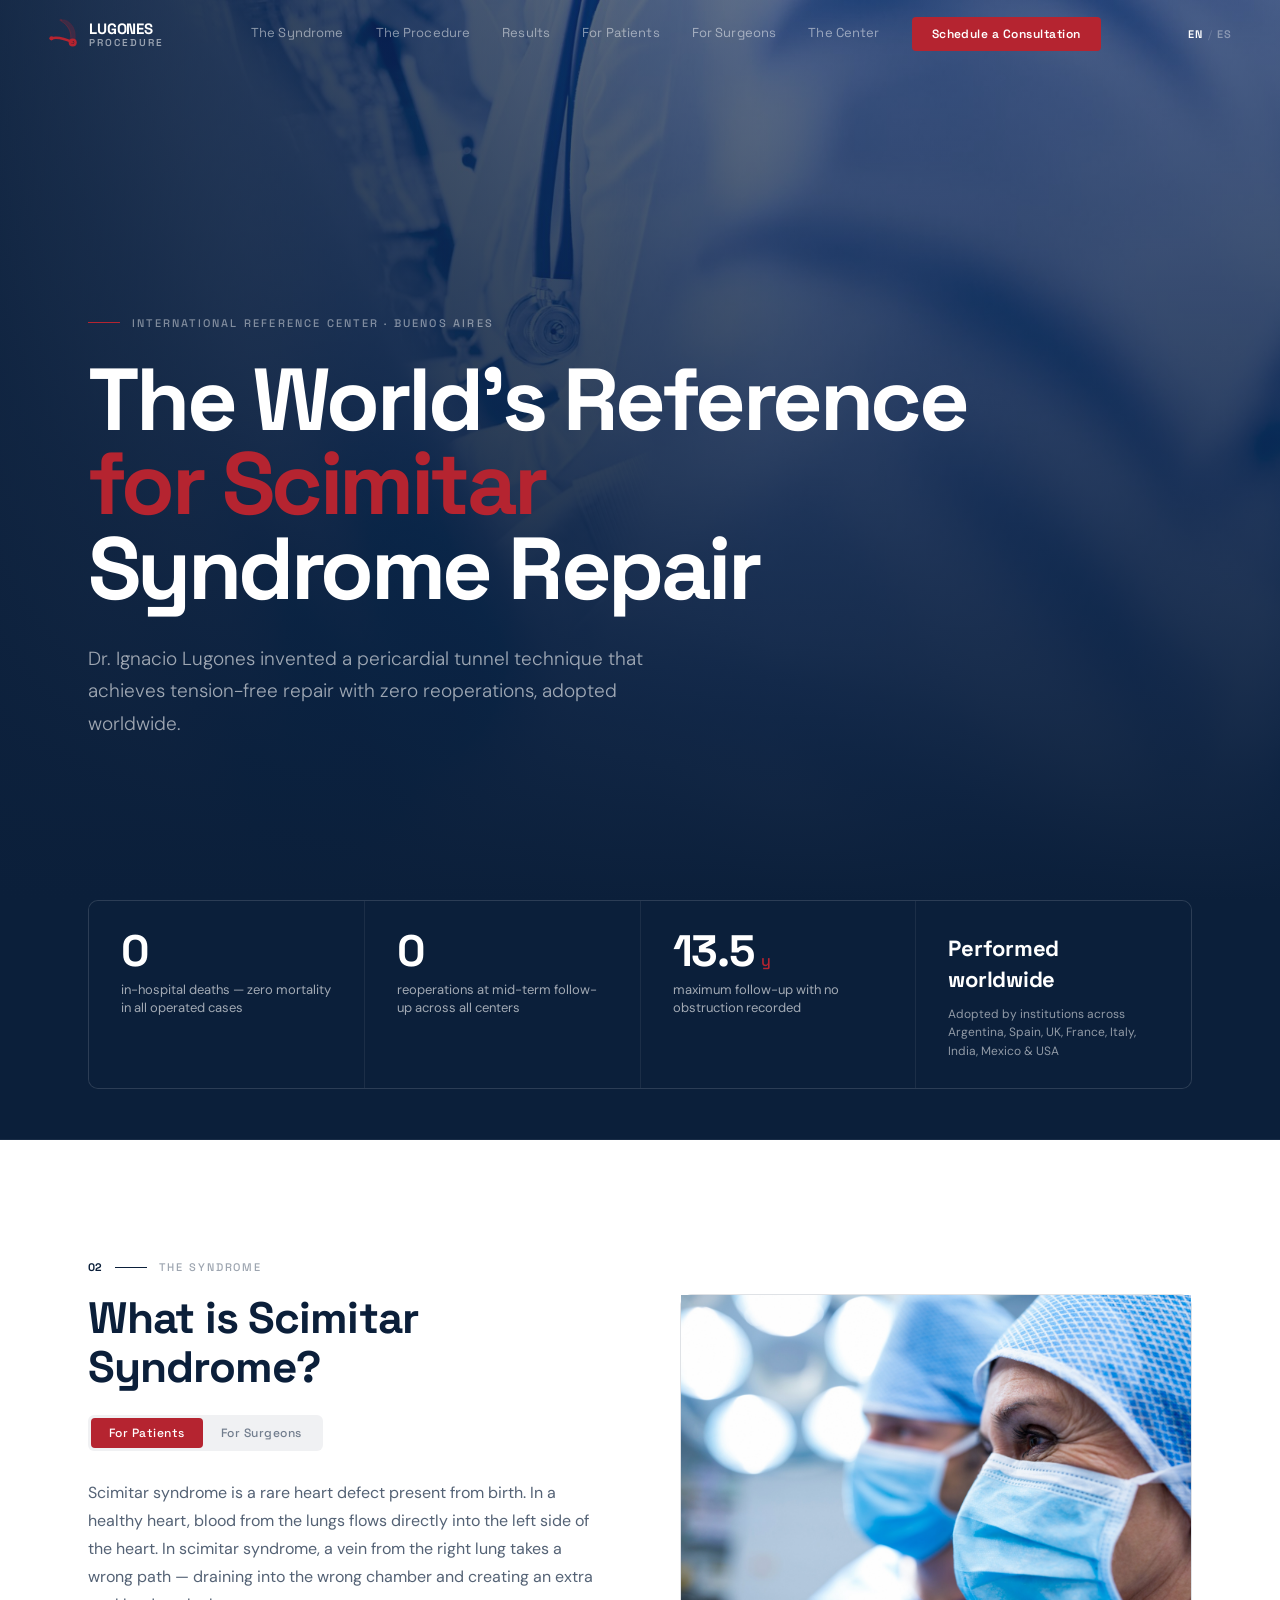
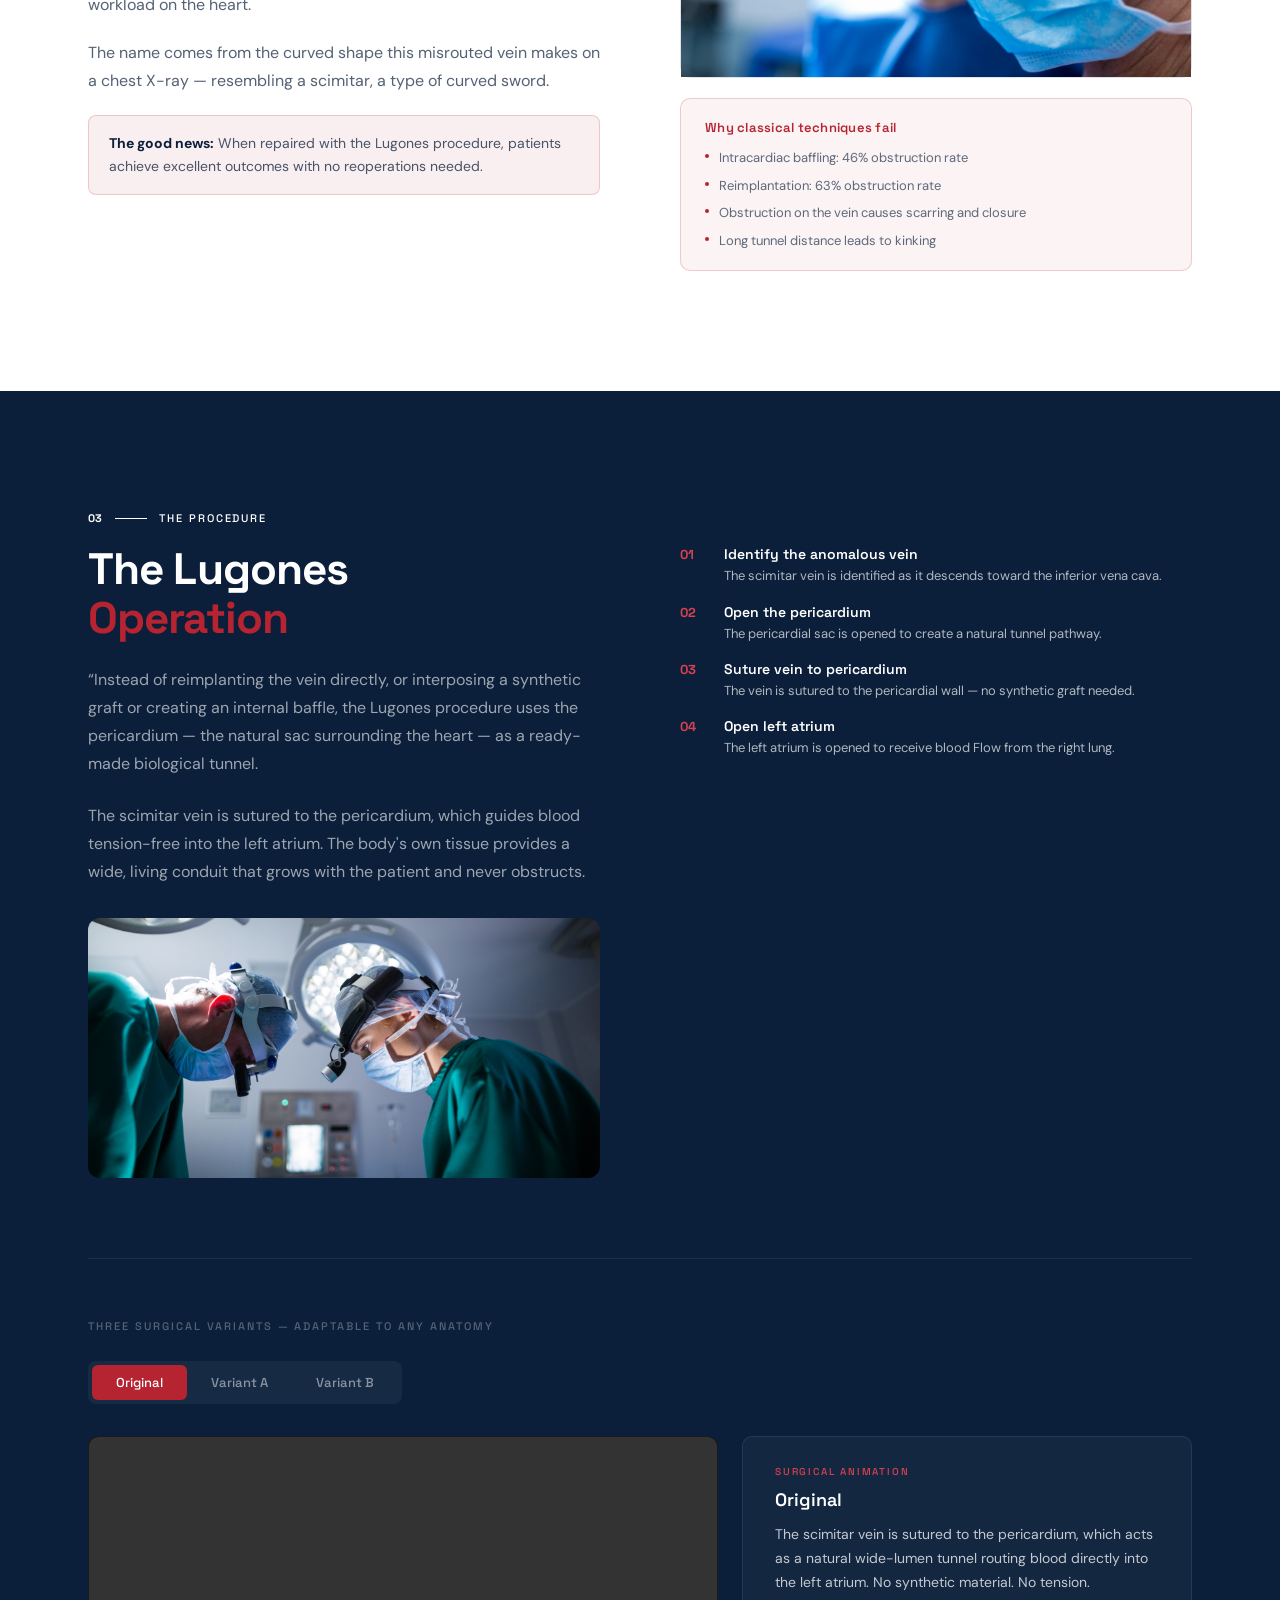
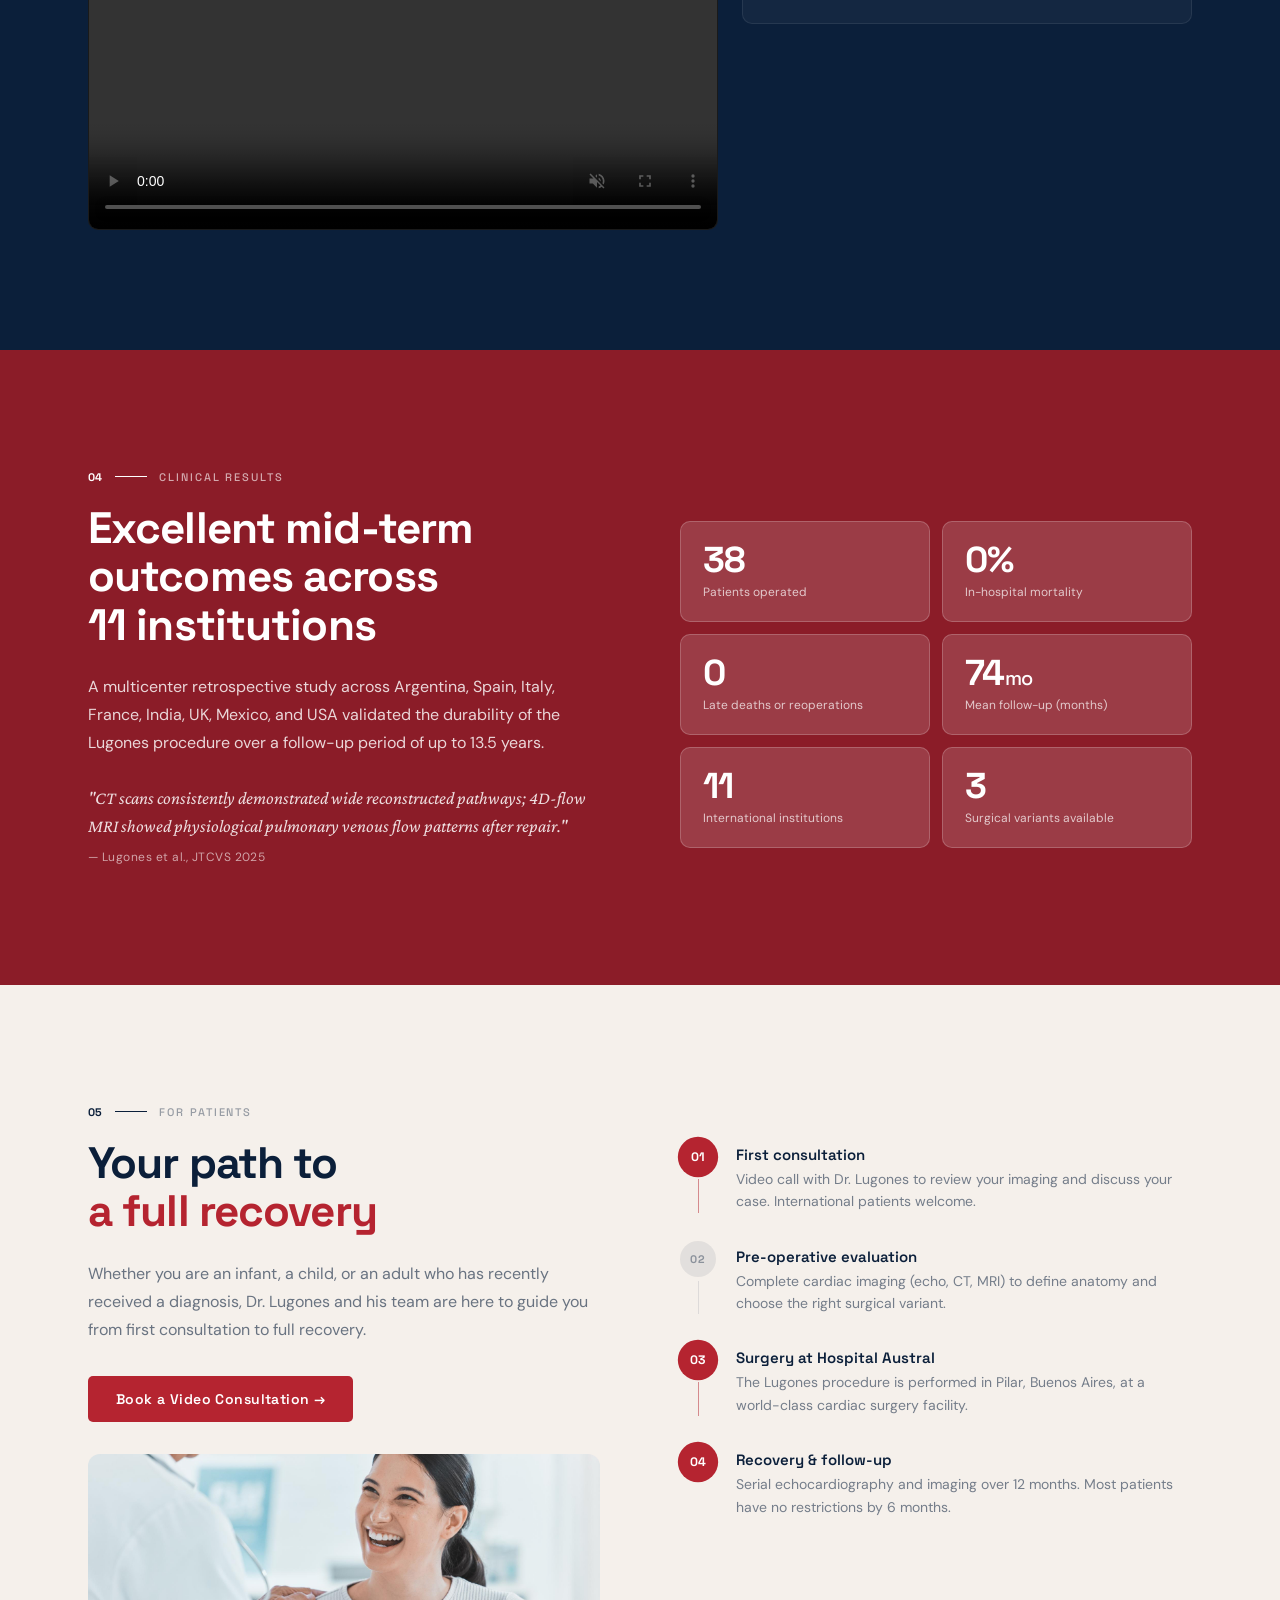
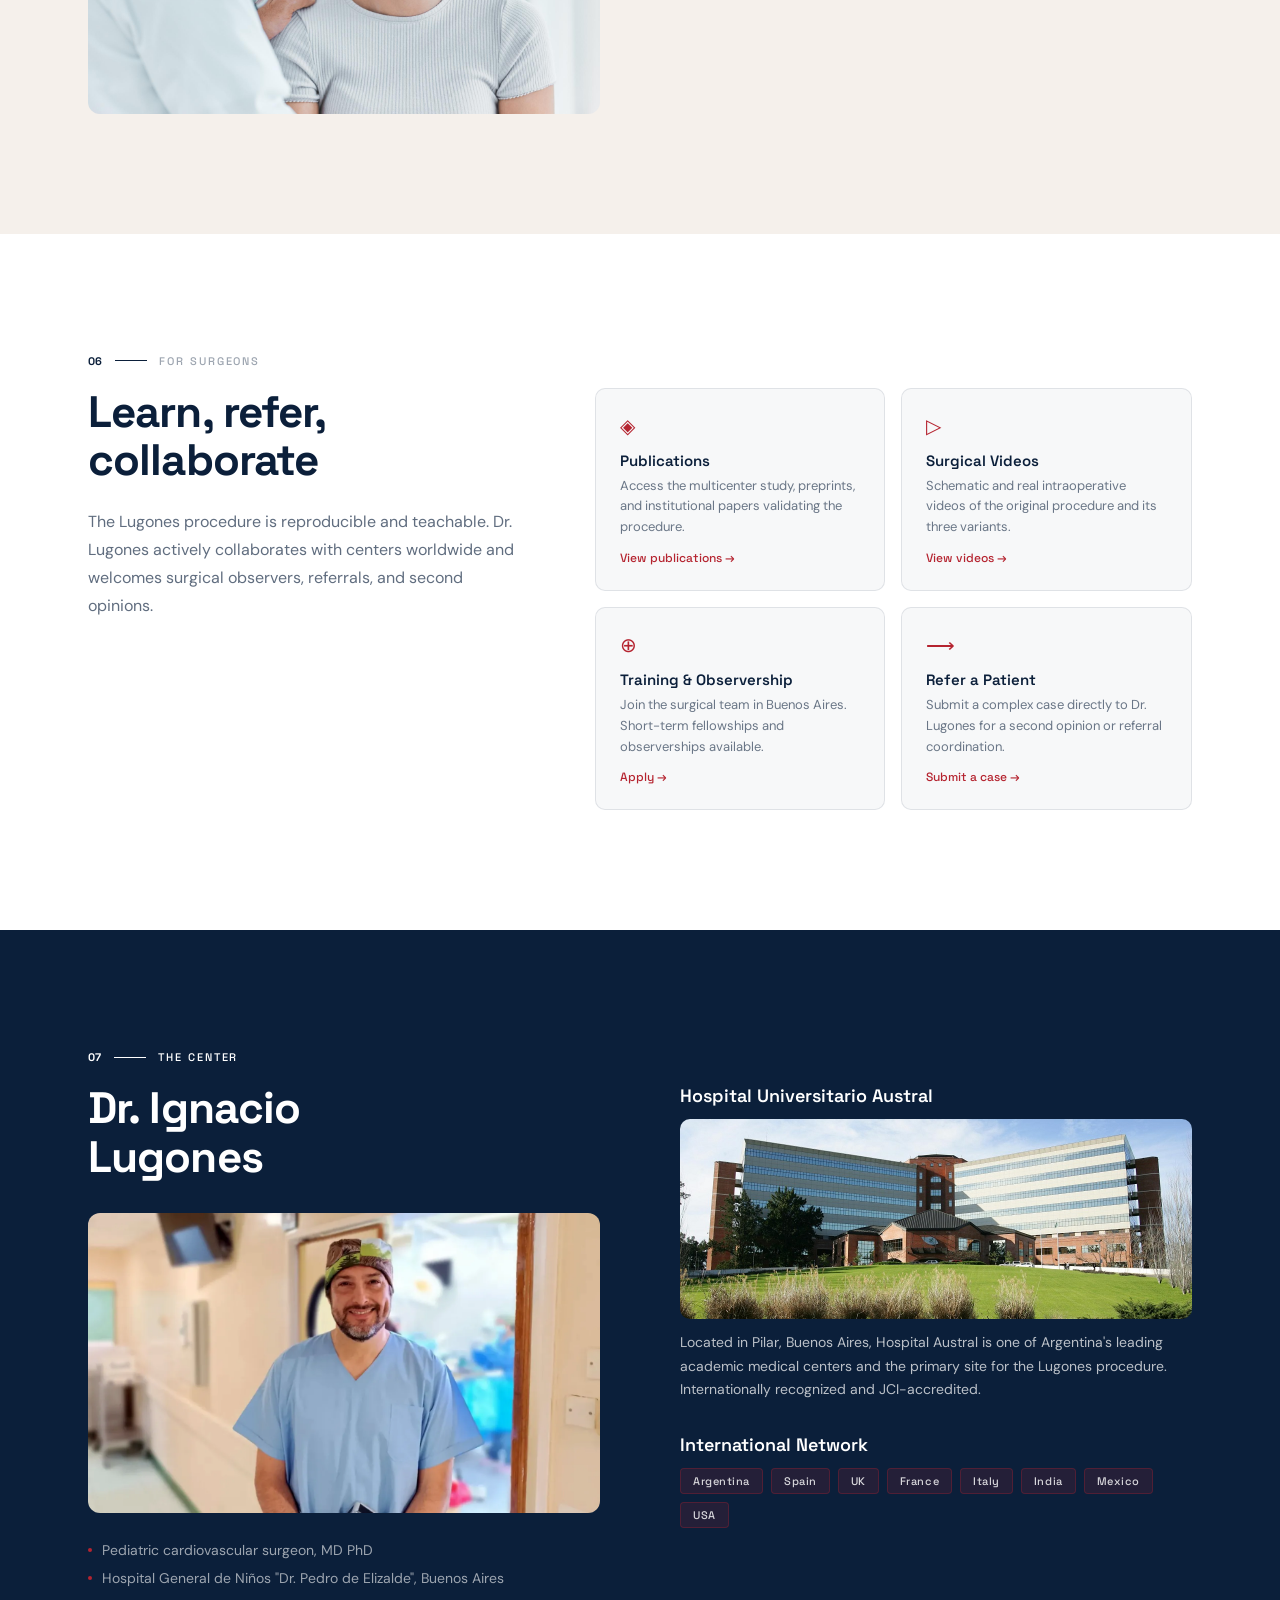
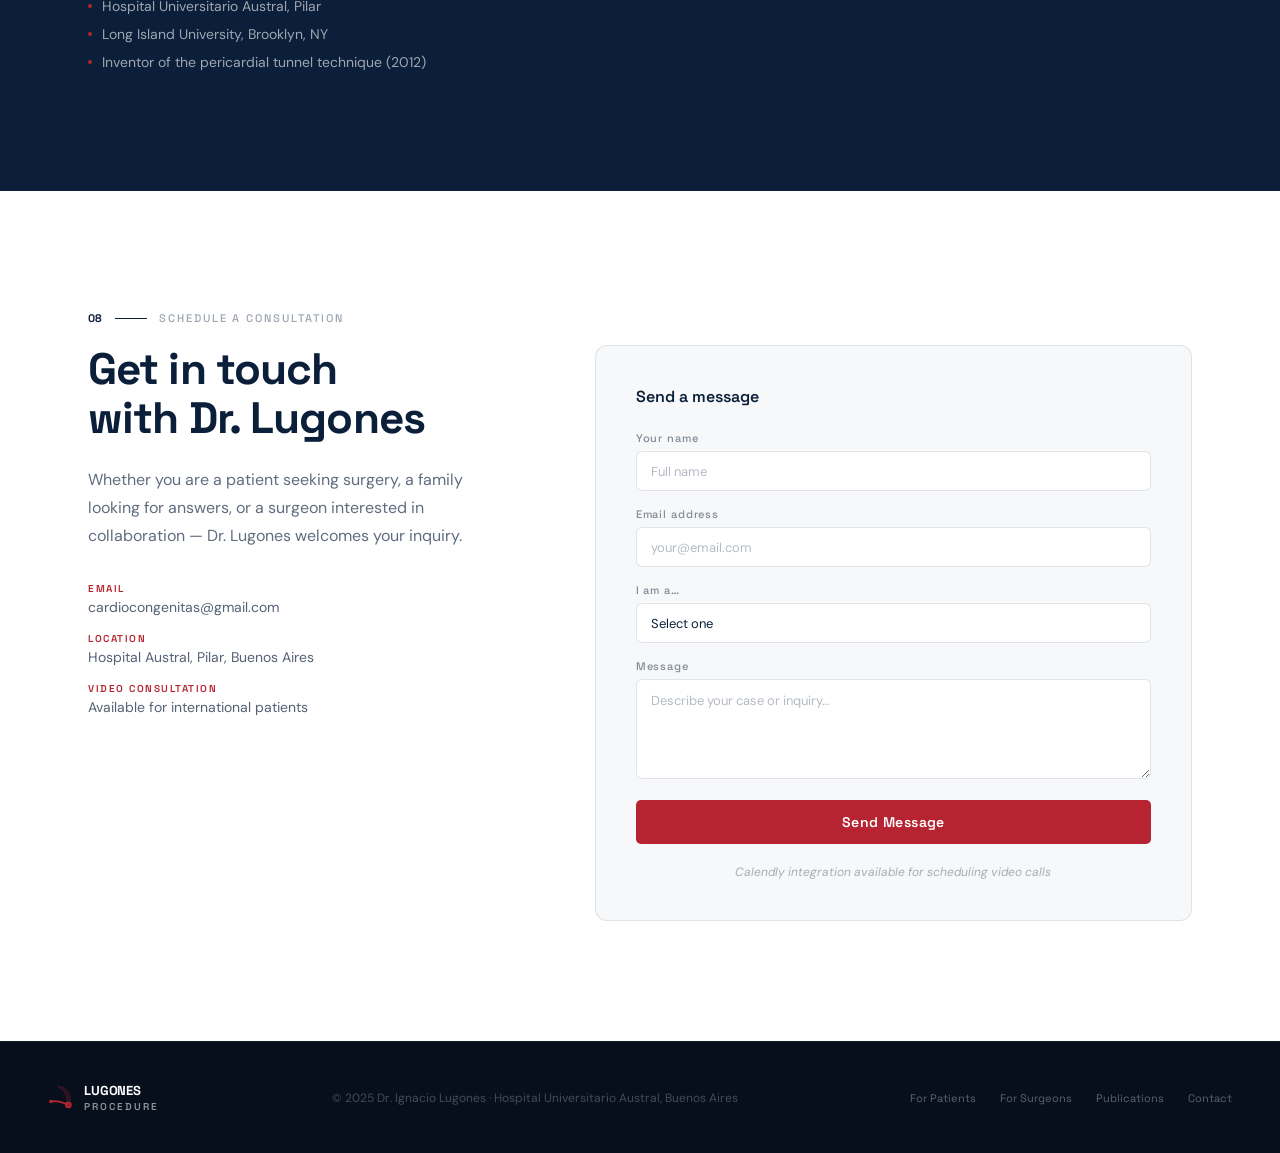
==== commit e4cd77d3: "cambios en textos" ====
--- a/index.html
+++ b/index.html
@@ -318,7 +318,7 @@
         Syndrome Repair
       </h1>
       <p class="hero-desc">
-        Dr. Ignacio Lugones invented a pericardial tunnel technique that achieves tension-free repair with zero reoperations — adopted worldwide.
+        Dr. Ignacio Lugones invented a pericardial tunnel technique that achieves tension-free repair with zero reoperations, adopted worldwide.
       </p>
     </div>
   </div>
@@ -406,9 +406,9 @@
     </div>
     <div class="procedure-grid">
       <div>
-        <h2>The Pericardial<br/><span>Tunnel Technique</span></h2>
-        <p>Instead of constructing a synthetic tube or creating an internal baffle, the Lugones procedure uses the pericardium — the natural sac surrounding the heart — as a ready-made biological tunnel.</p>
-        <p>The scimitar vein is sutured to the pericardium, which guides blood tension-free into the left atrium. The body's own tissue provides a wide, living conduit that grows with the patient and never scars shut.</p>
+        <h2>The Lugones<br/><span>Operation</span></h2>
+        <p>“Instead of reimplanting the vein directly, or interposing a synthetic graft or creating an internal baffle, the Lugones procedure uses the pericardium — the natural sac surrounding the heart — as a ready-made biological tunnel.</p>
+        <p>The scimitar vein is sutured to the pericardium, which guides blood tension-free into the left atrium. The body's own tissue provides a wide, living conduit that grows with the patient and never obstructs.</p>
         <div class="procedure-img-wrap">
           <img src="assets/img/64896.jpg" alt="Surgeons operating" class="section-img"/>
         </div>
@@ -438,8 +438,8 @@
         <div class="step">
           <div class="step__num">04</div>
           <div>
-            <div class="step__title">Close and redirect</div>
-            <div class="step__desc">Blood now flows tension-free through the pericardial tunnel into the left atrium.</div>
+            <div class="step__title">Open left atrium</div>
+            <div class="step__desc">The left atrium is opened to receive blood Flow from the right lung.</div>
           </div>
         </div>
       </div>
@@ -785,8 +785,8 @@
 
   const variants = [
     { label: 'Original',   src: 'assets/variant-original.mp4', desc: 'The scimitar vein is sutured to the pericardium, which acts as a natural wide-lumen tunnel routing blood directly into the left atrium. No synthetic material. No tension.' },
-    { label: 'Variant A',  src: 'assets/variant-a.mp4',        desc: 'Atrial septum repositioning for cases where the left atrium is small or the scimitar vein inserts high. The septum is moved to enlarge the left atrial volume.' },
-    { label: 'Variant B',  src: 'assets/variant-b.mp4',        desc: 'An interatrial pericardial flap is used to bridge the connection when standard tunneling is insufficient due to anatomical constraints.' },
+    { label: 'Variant A',  src: 'assets/variant-a.mp4',        desc: 'Atrial septum repositioning for cases where the heart is rotated to the right -hiding the left atrium-, and the patient does not have an atrial septal defect.' },
+    { label: 'Variant B',  src: 'assets/variant-b.mp4',        desc: 'An interatrial pericardial flap is used when the heart is rotated to the right and there is also a large atrial septal defect.' },
   ];
   function switchVariant(i) {
     document.querySelectorAll('.variant-btn').forEach((b, idx) => b.classList.toggle('active', idx === i));
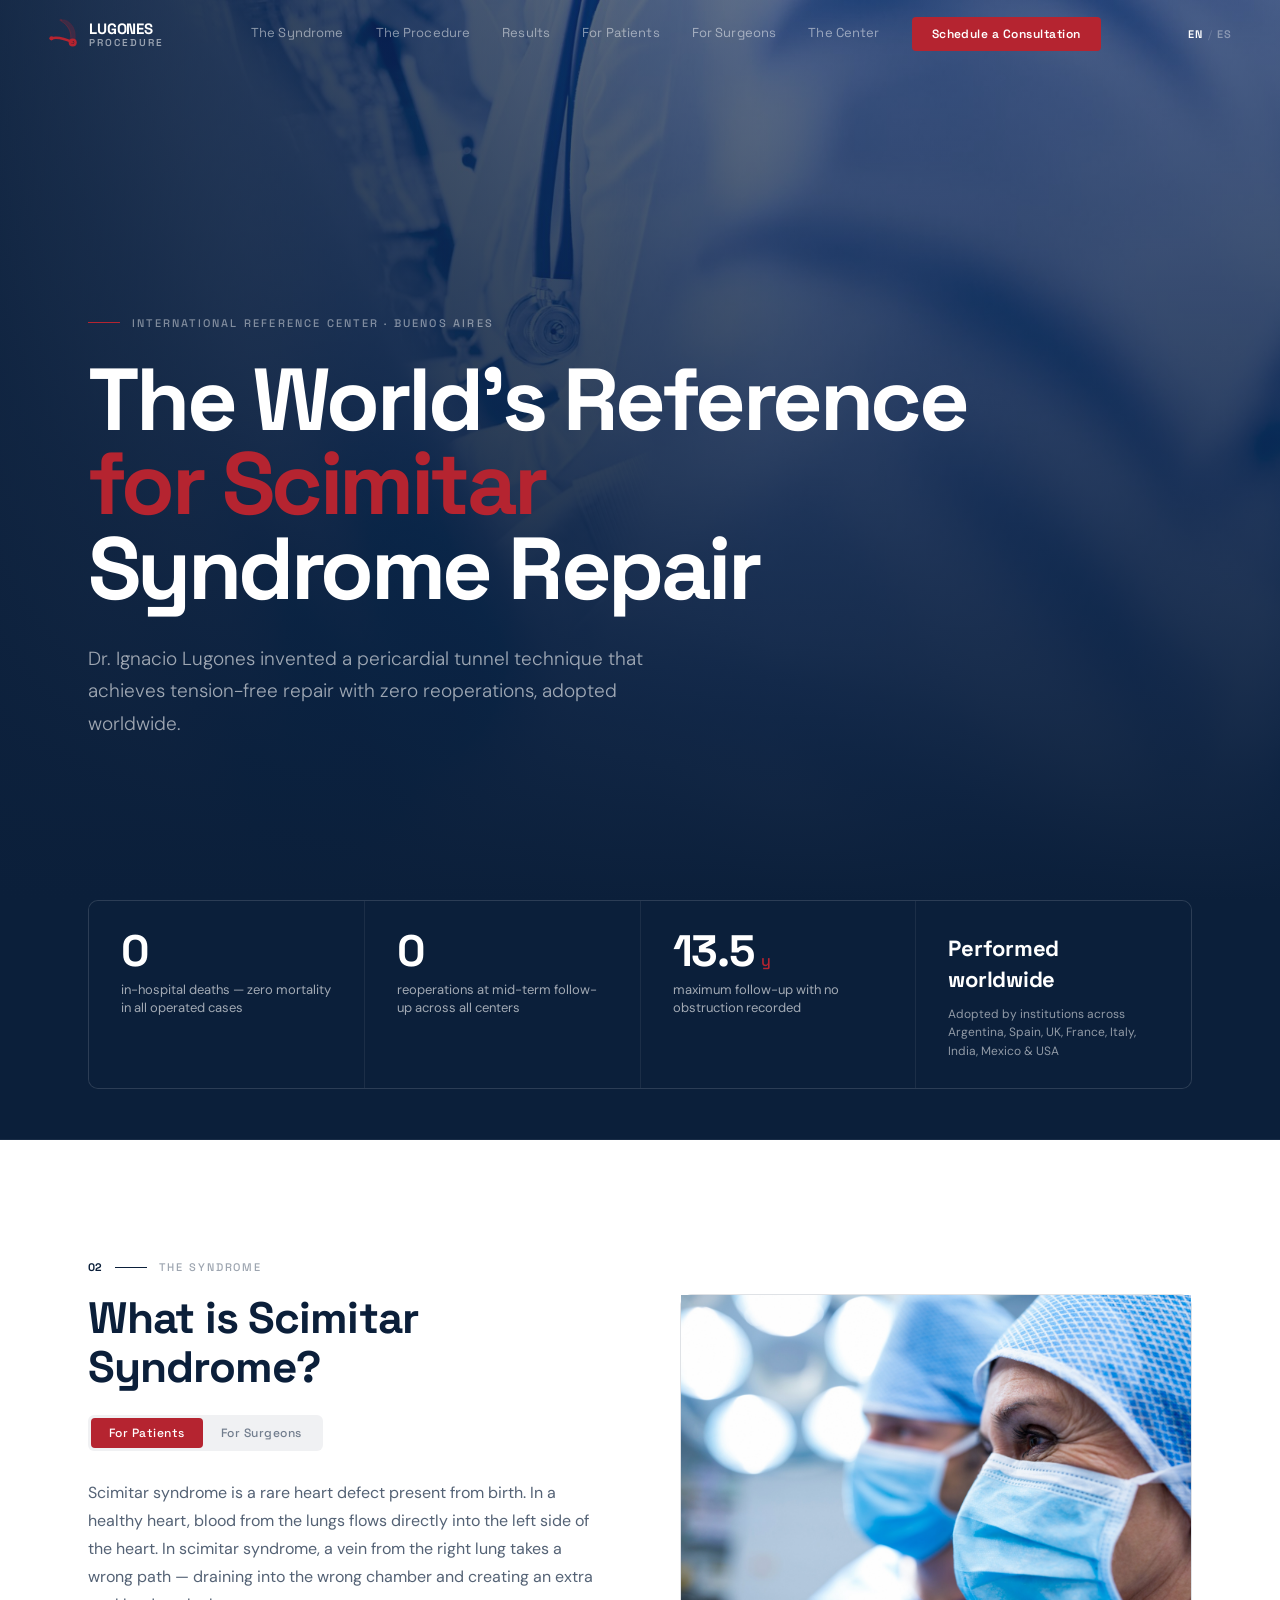
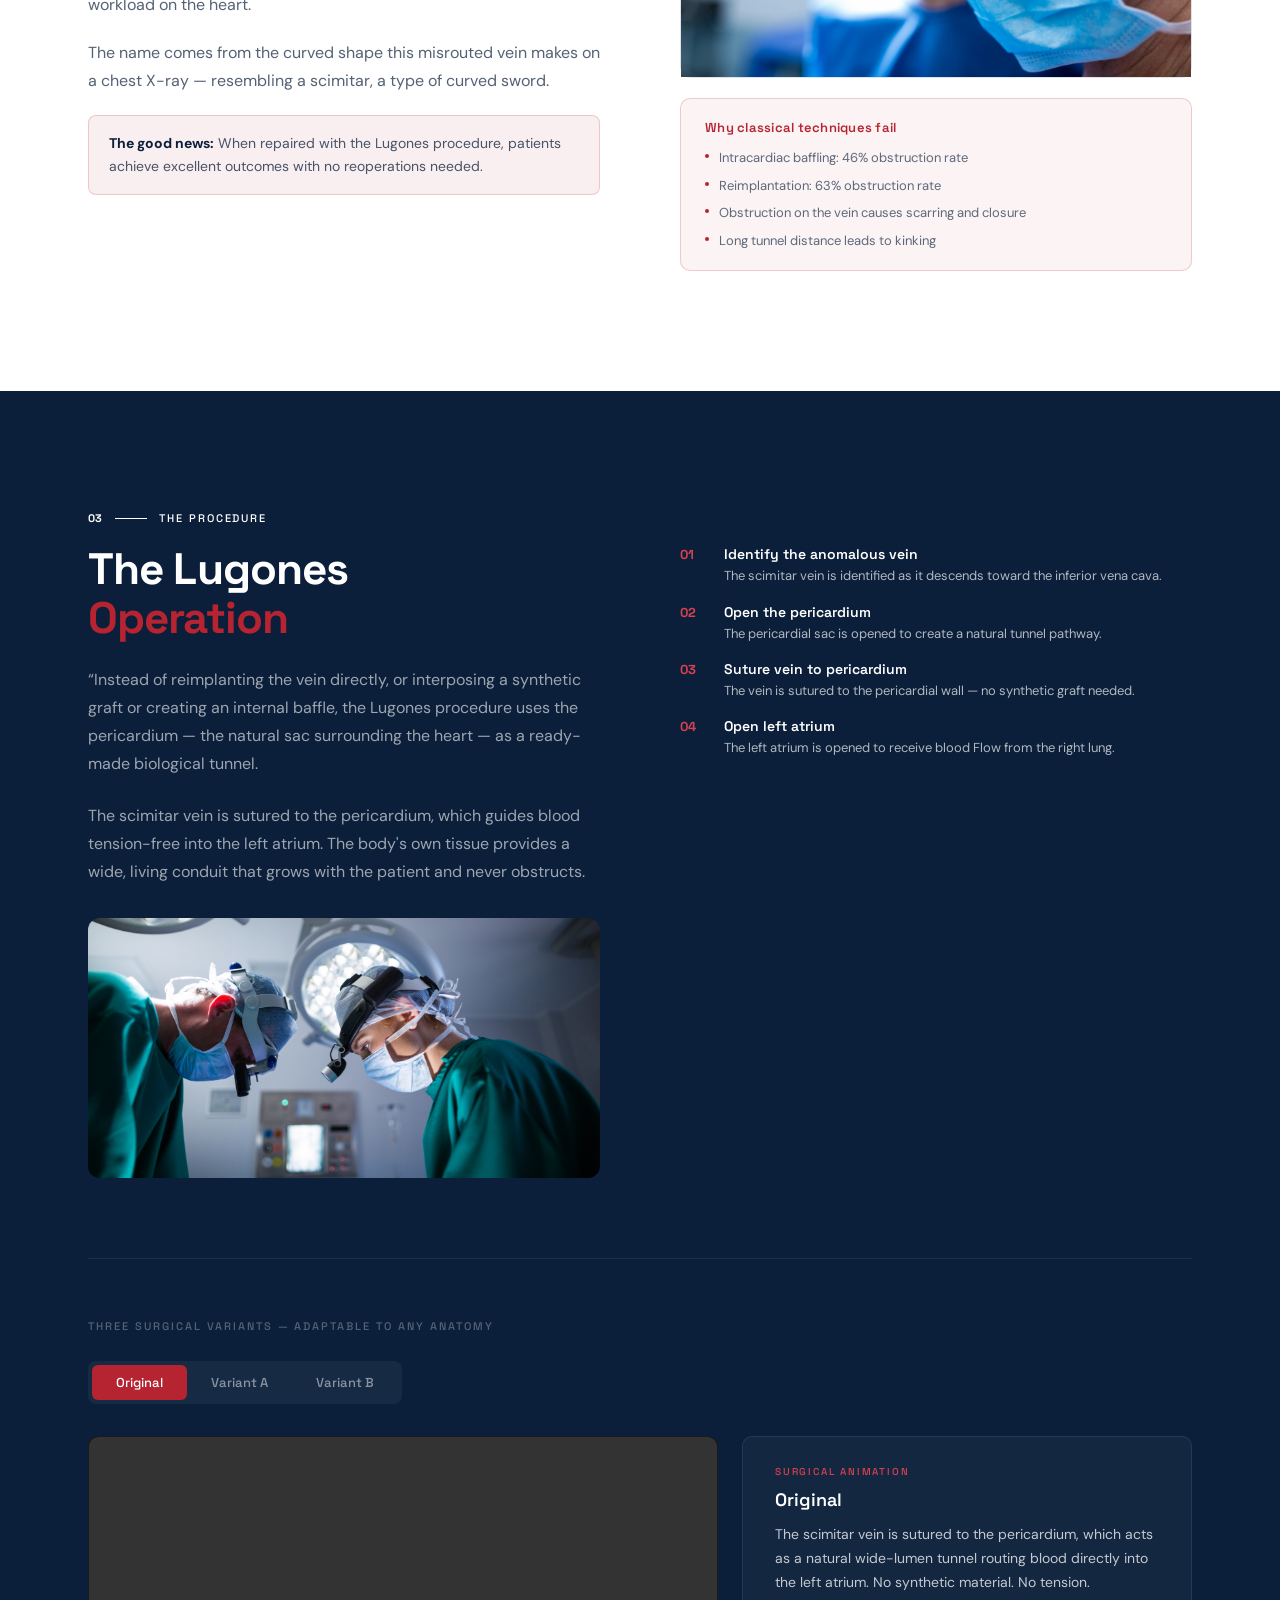
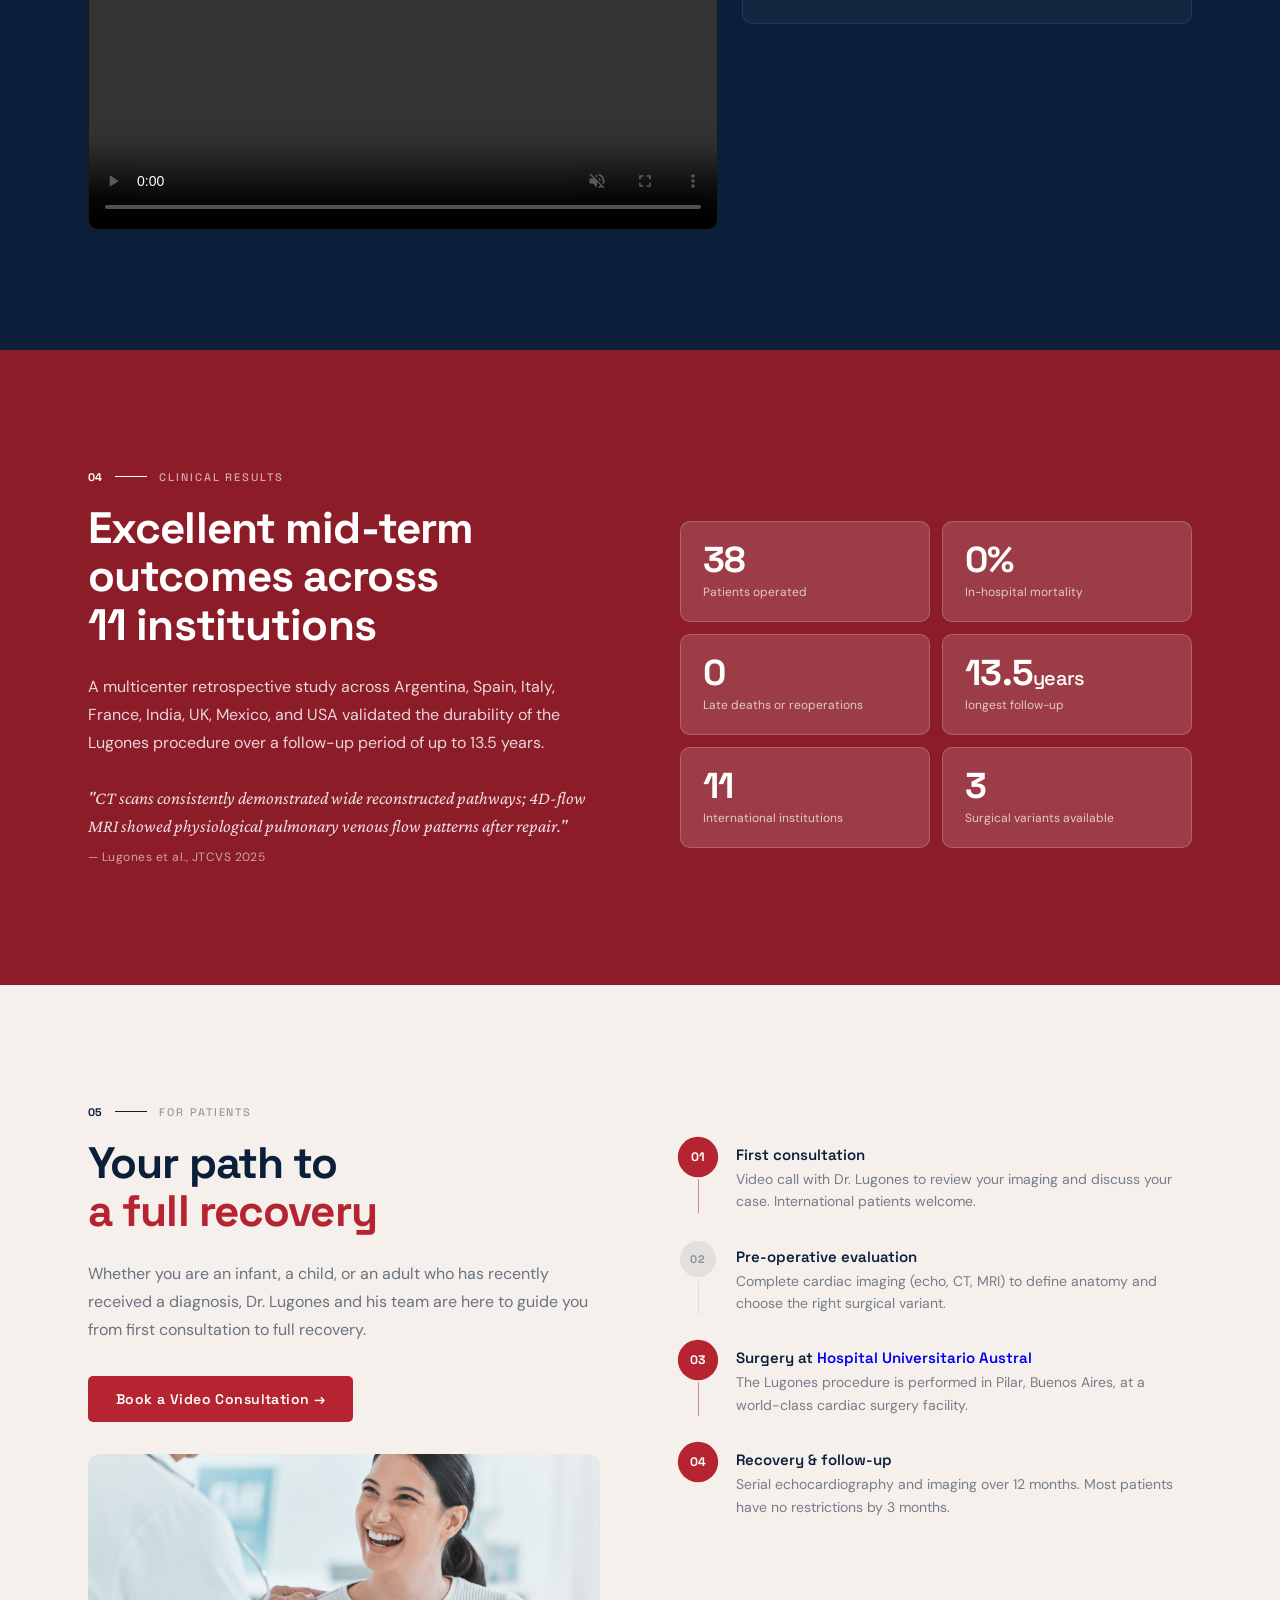
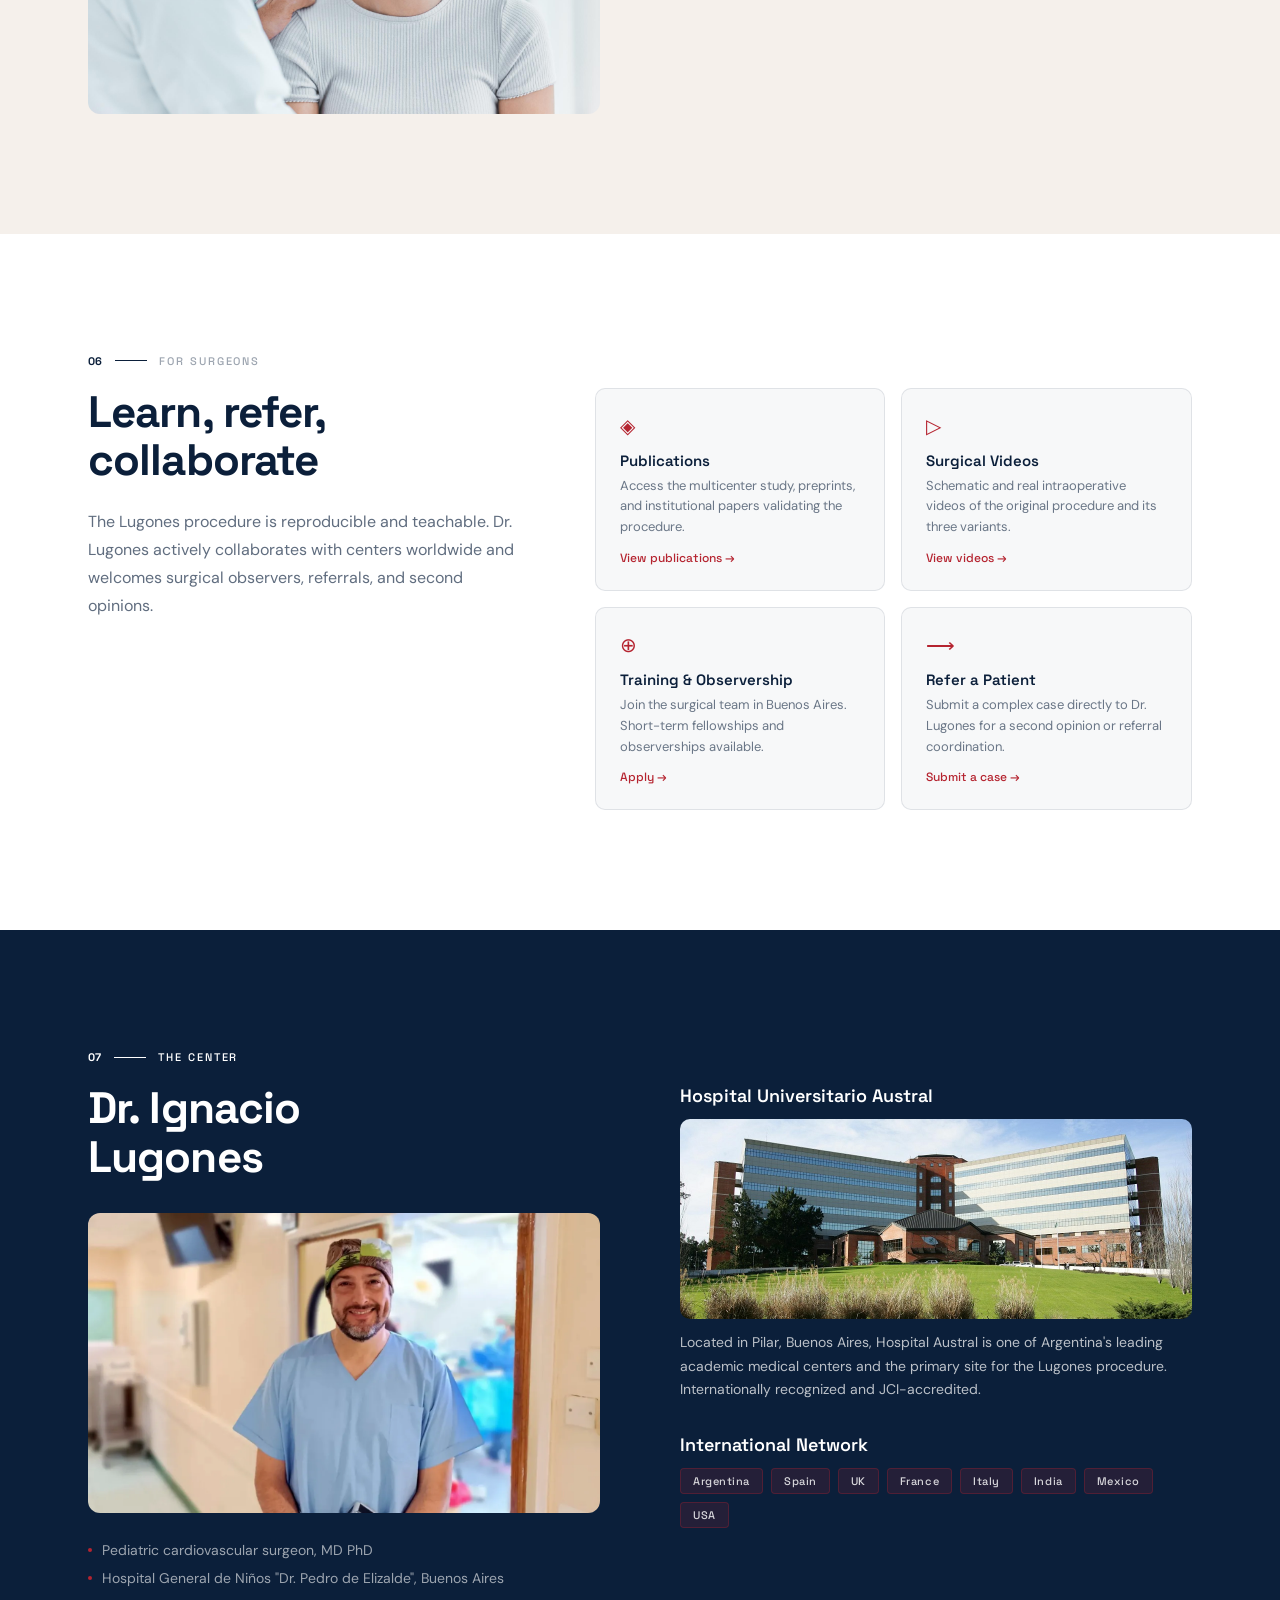
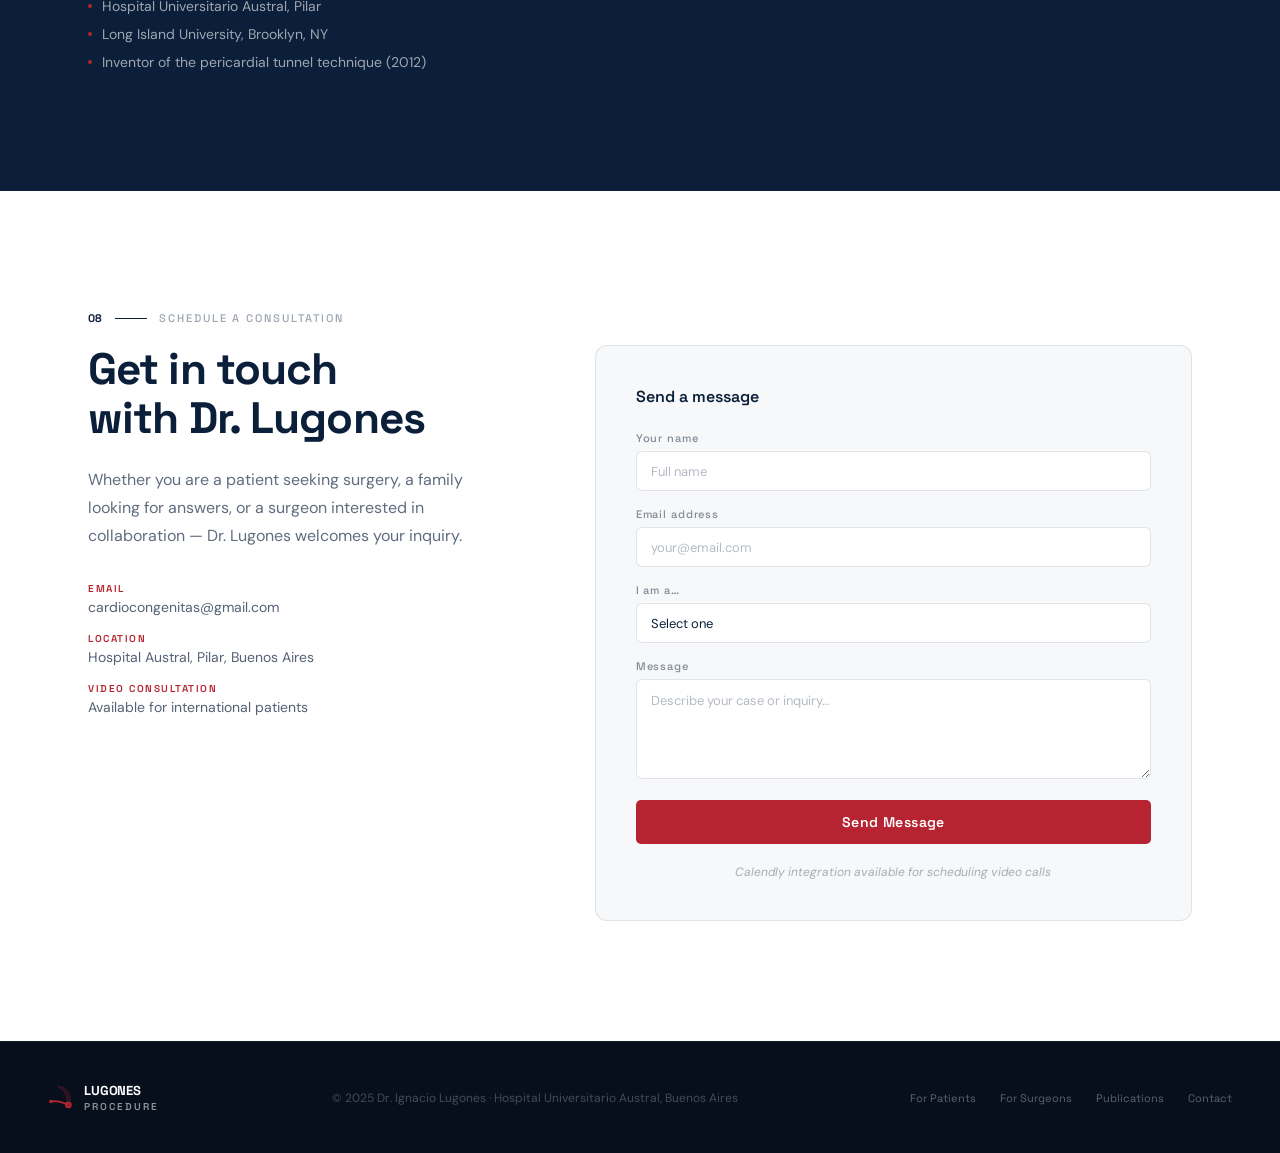
==== commit e51a9f9f: "cambios textos y links" ====
--- a/index.html
+++ b/index.html
@@ -484,7 +484,7 @@
         <div class="results-stat"><div class="results-stat__num">38</div><div class="results-stat__label">Patients operated</div></div>
         <div class="results-stat"><div class="results-stat__num">0%</div><div class="results-stat__label">In-hospital mortality</div></div>
         <div class="results-stat"><div class="results-stat__num">0</div><div class="results-stat__label">Late deaths or reoperations</div></div>
-        <div class="results-stat"><div class="results-stat__num">74<span style="font-size:20px;font-weight:500;">mo</span></div><div class="results-stat__label">Mean follow-up (months)</div></div>
+        <div class="results-stat"><div class="results-stat__num">13.5<span style="font-size:20px;font-weight:500;">years</span></div><div class="results-stat__label">longest follow-up</div></div>
         <div class="results-stat"><div class="results-stat__num">11</div><div class="results-stat__label">International institutions</div></div>
         <div class="results-stat"><div class="results-stat__num">3</div><div class="results-stat__label">Surgical variants available</div></div>
       </div>
@@ -536,7 +536,7 @@
             <div class="timeline-line"></div>
           </div>
           <div class="timeline-content">
-            <div class="timeline-title">Surgery at Hospital Austral</div>
+            <div class="timeline-title">Surgery at <a href="https://www.hospitalaustral.edu.ar/" target="_blank">Hospital Universitario Austral</a></div>
             <div class="timeline-desc">The Lugones procedure is performed in Pilar, Buenos Aires, at a world-class cardiac surgery facility.</div>
           </div>
         </div>
@@ -546,7 +546,7 @@
           </div>
           <div class="timeline-content">
             <div class="timeline-title">Recovery &amp; follow-up</div>
-            <div class="timeline-desc">Serial echocardiography and imaging over 12 months. Most patients have no restrictions by 6 months.</div>
+            <div class="timeline-desc">Serial echocardiography and imaging over 12 months. Most patients have no restrictions by 3 months.</div>
           </div>
         </div>
       </div>
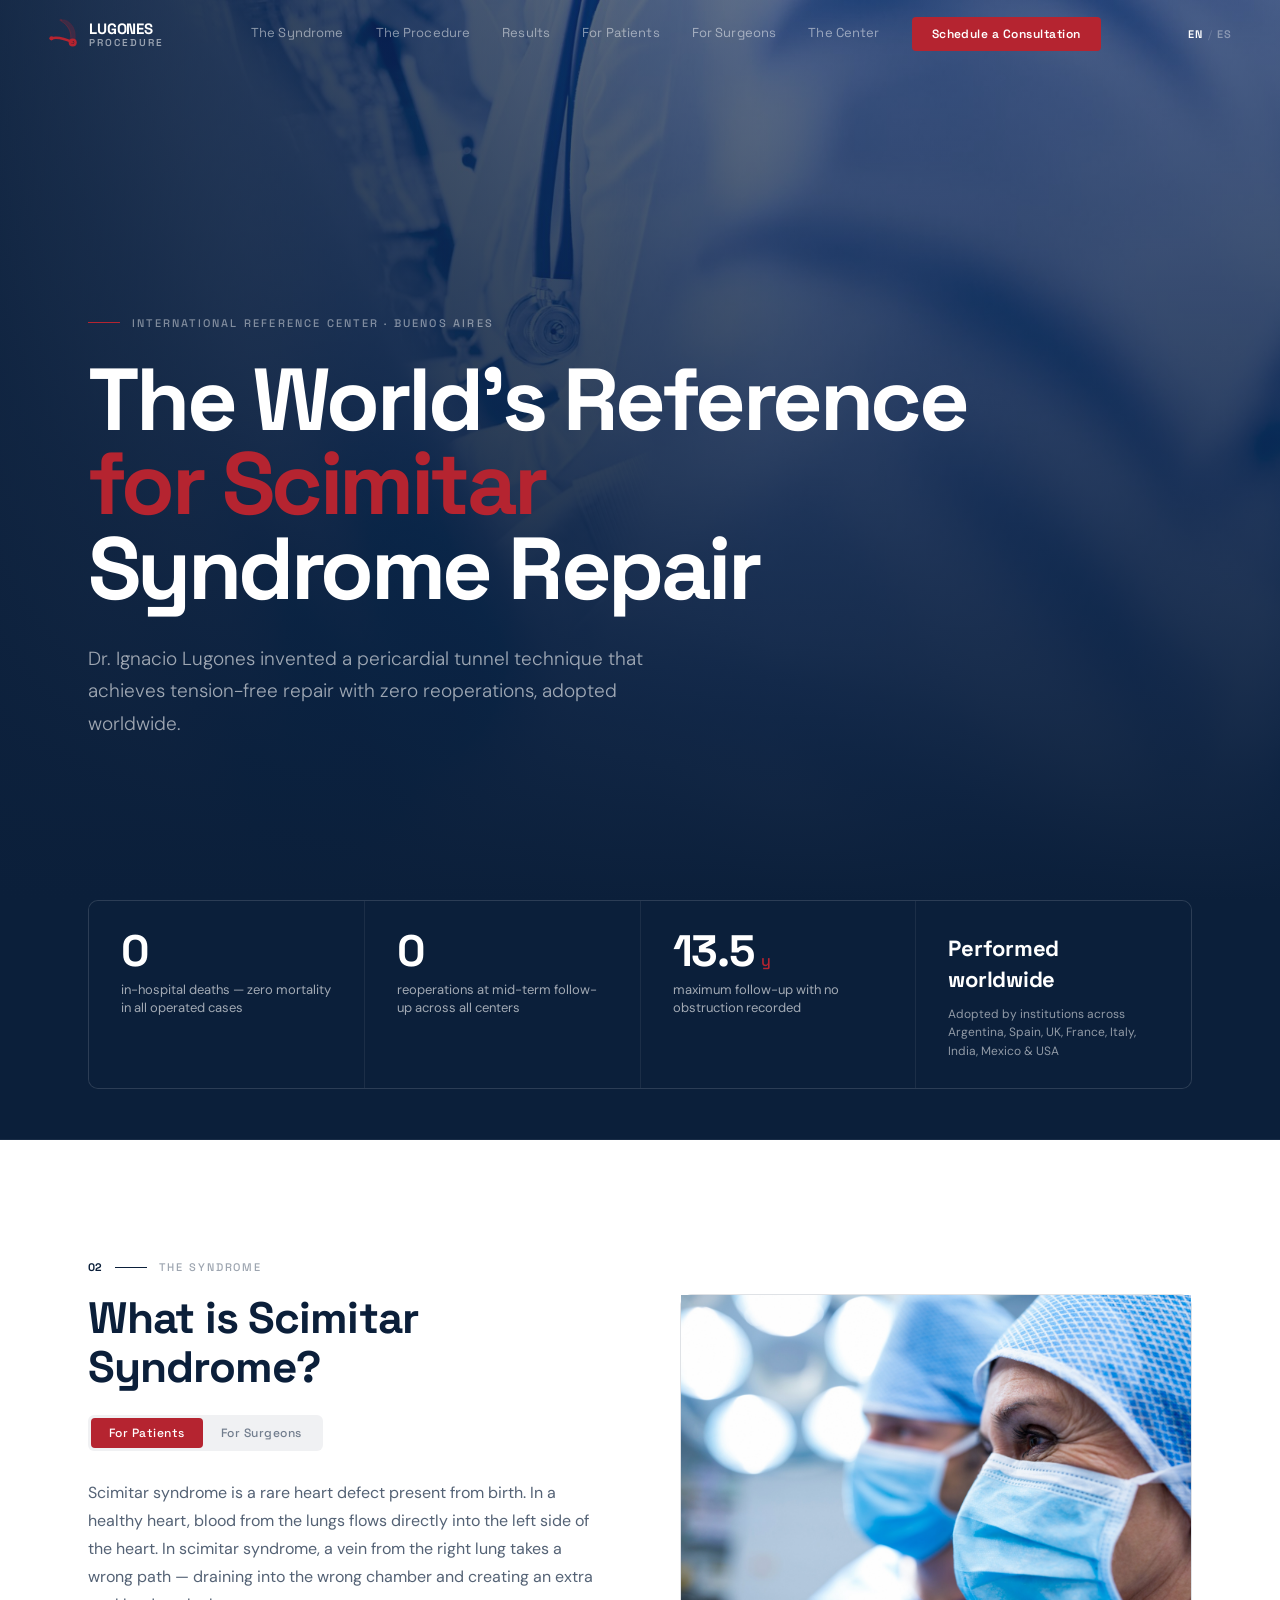
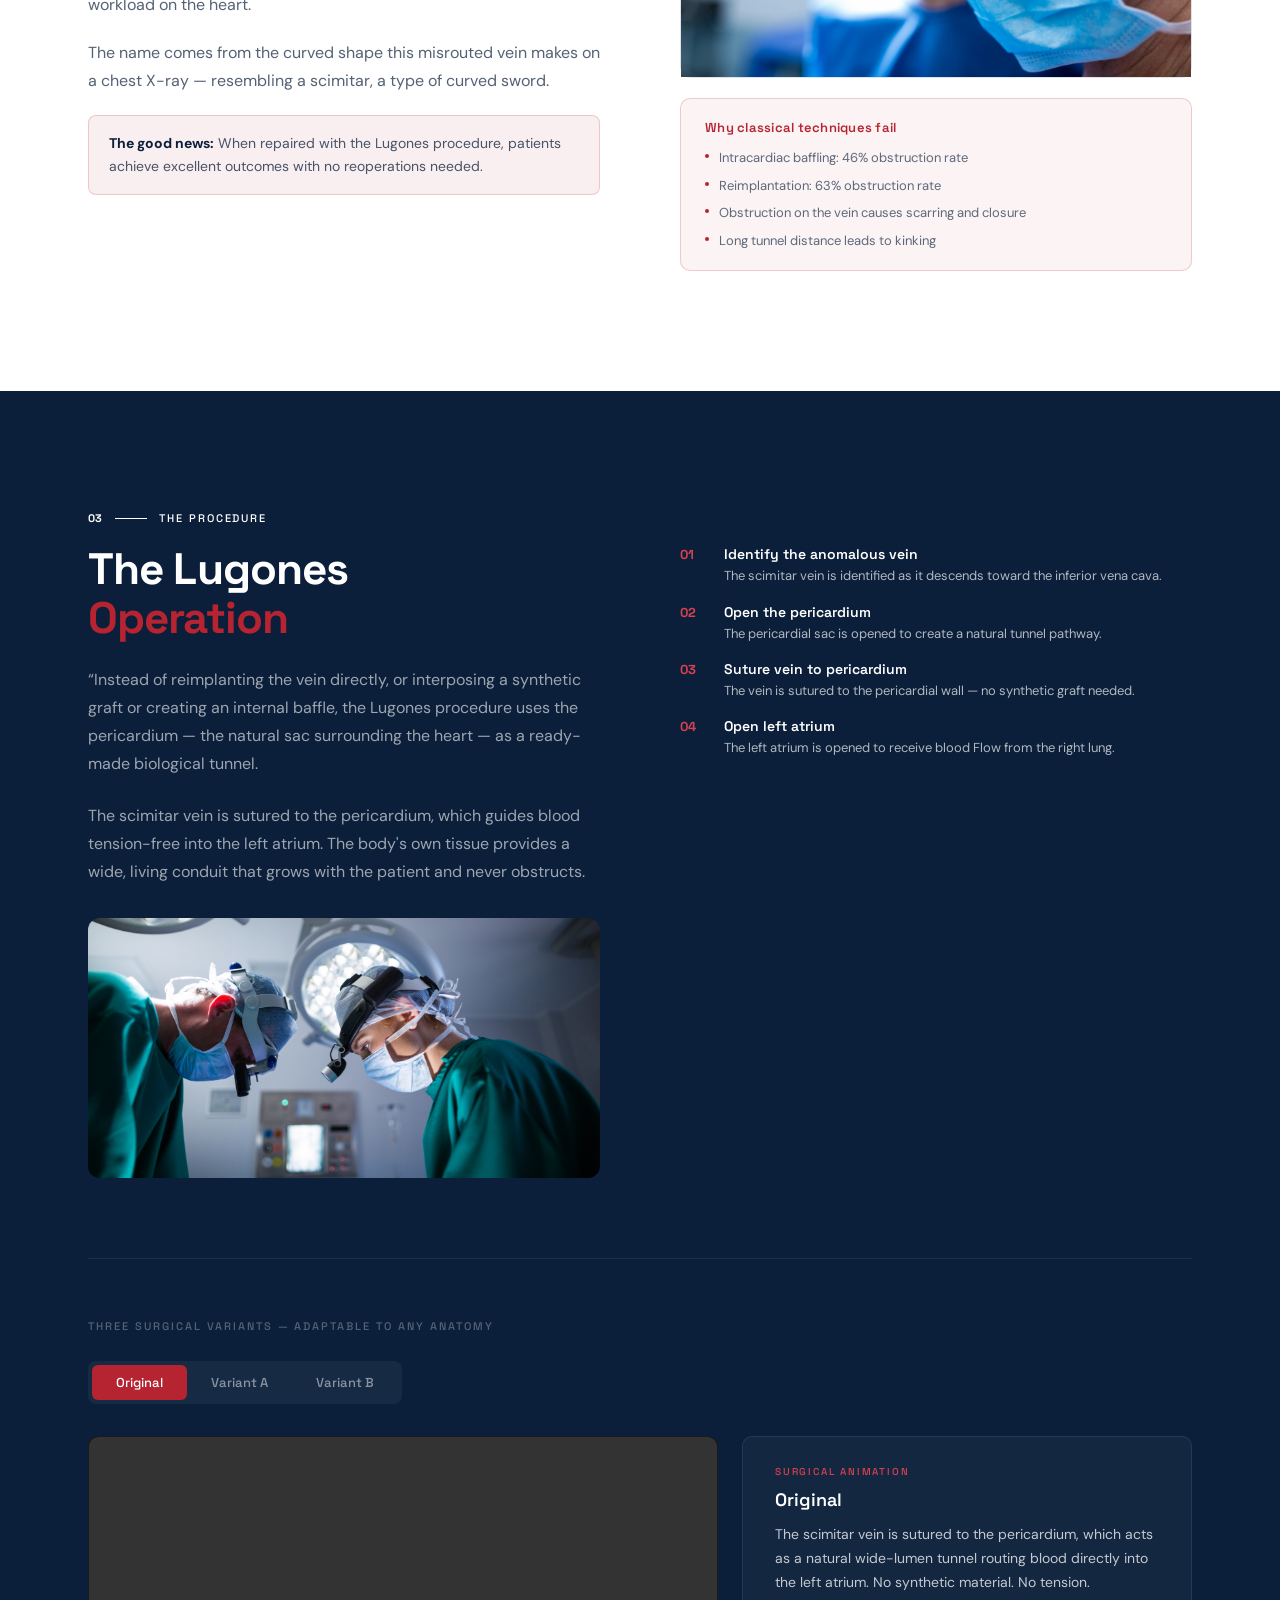
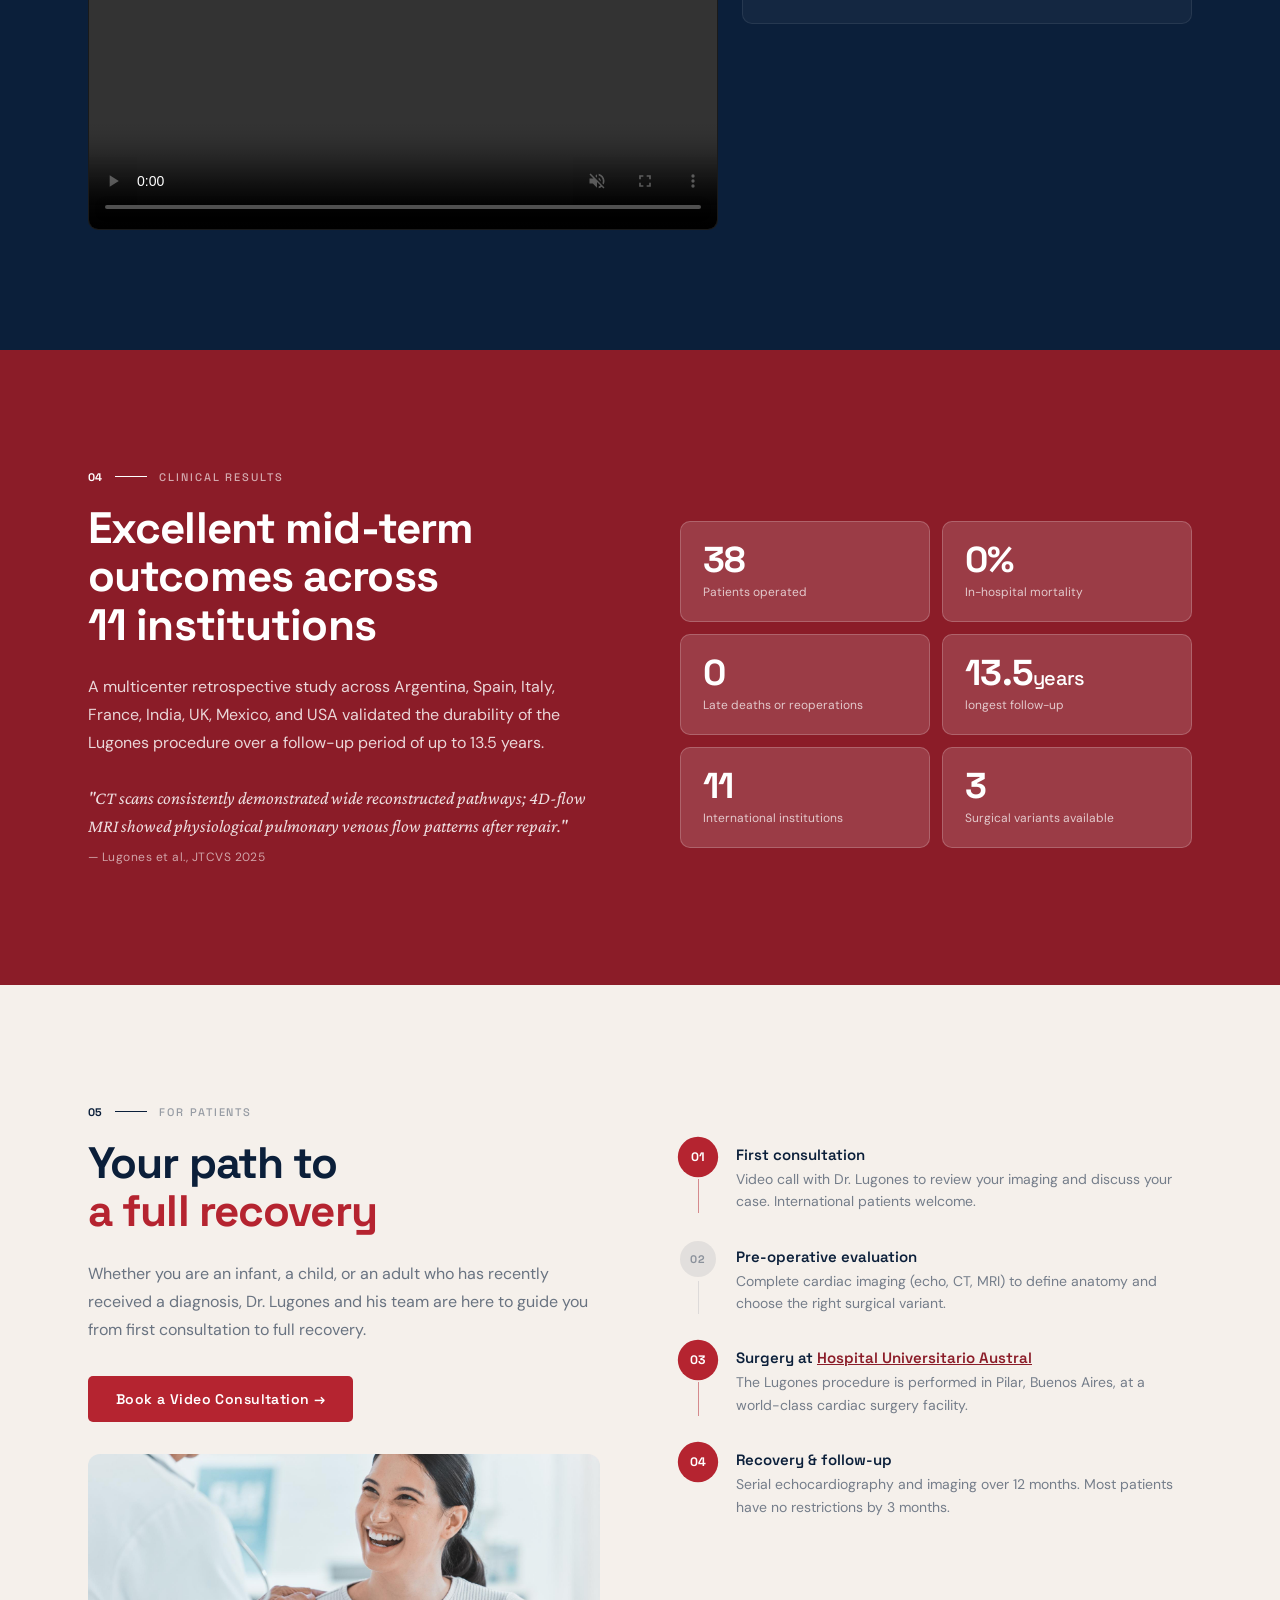
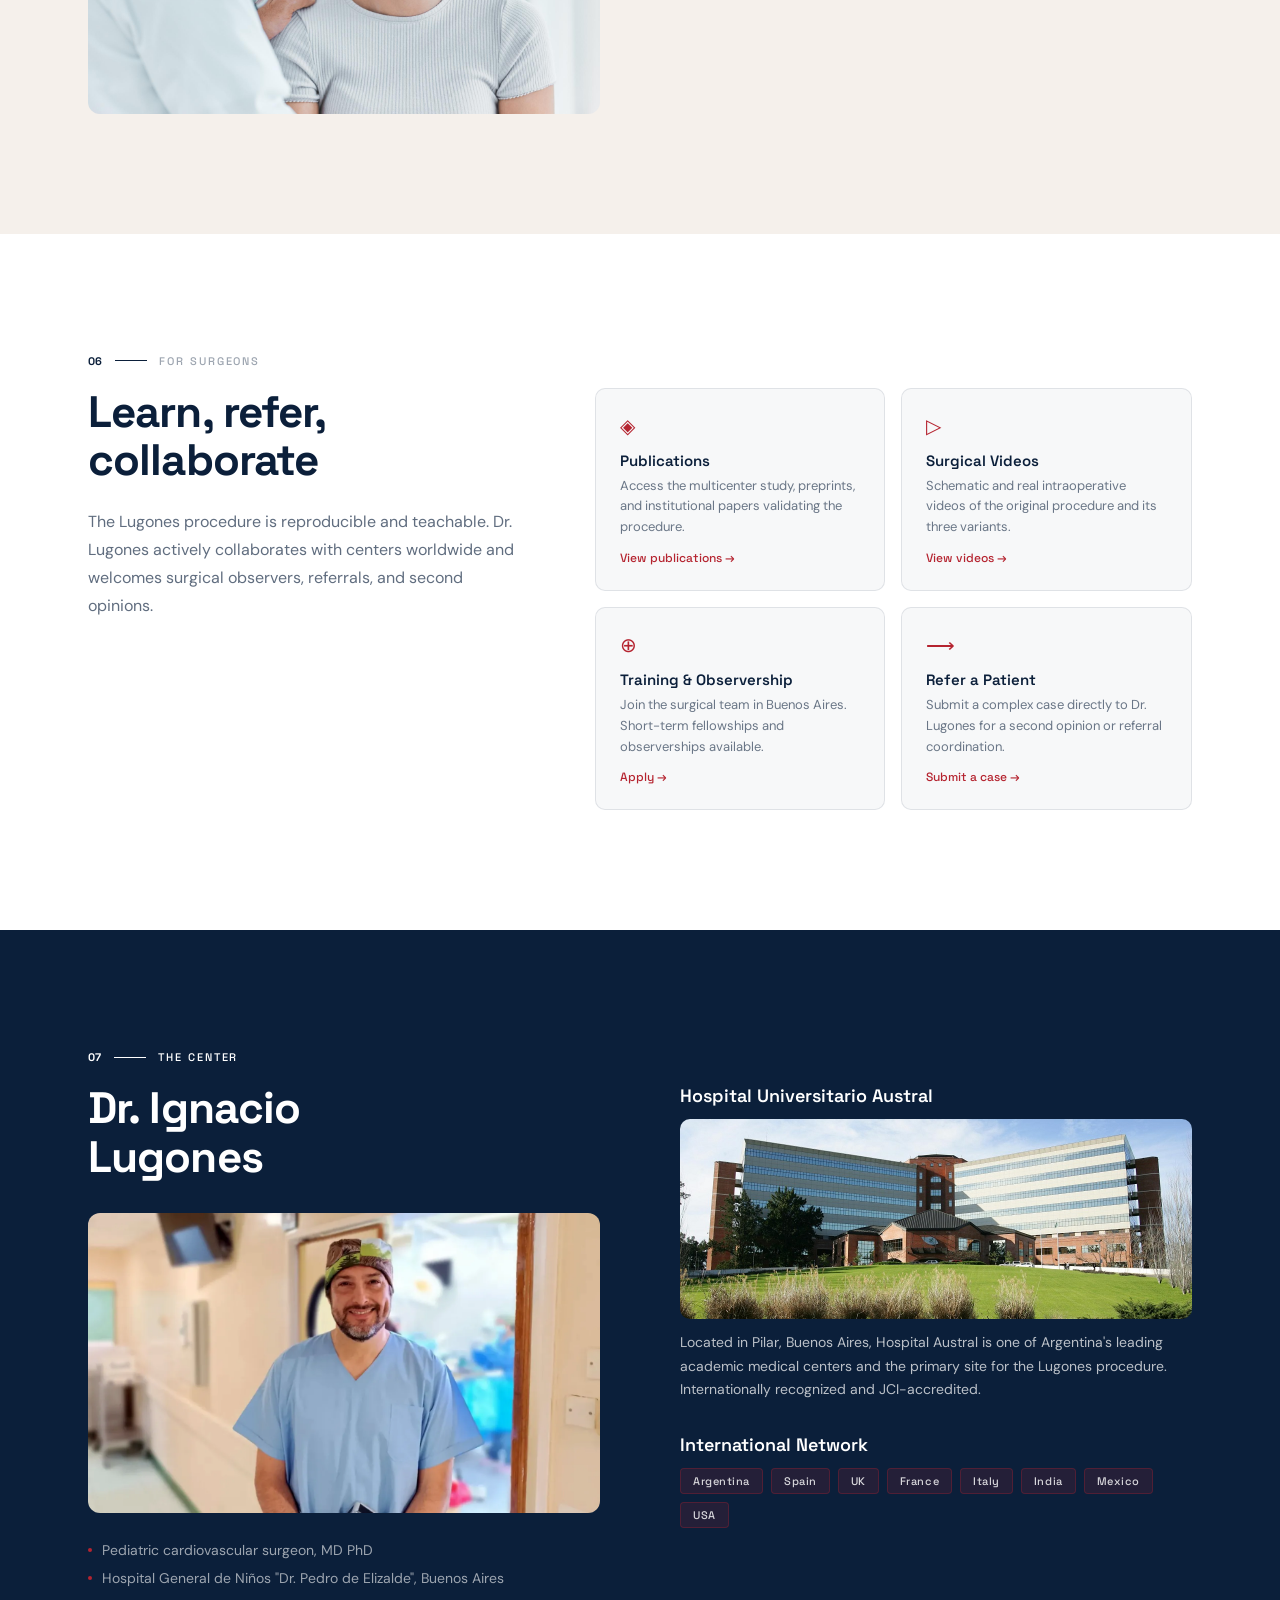
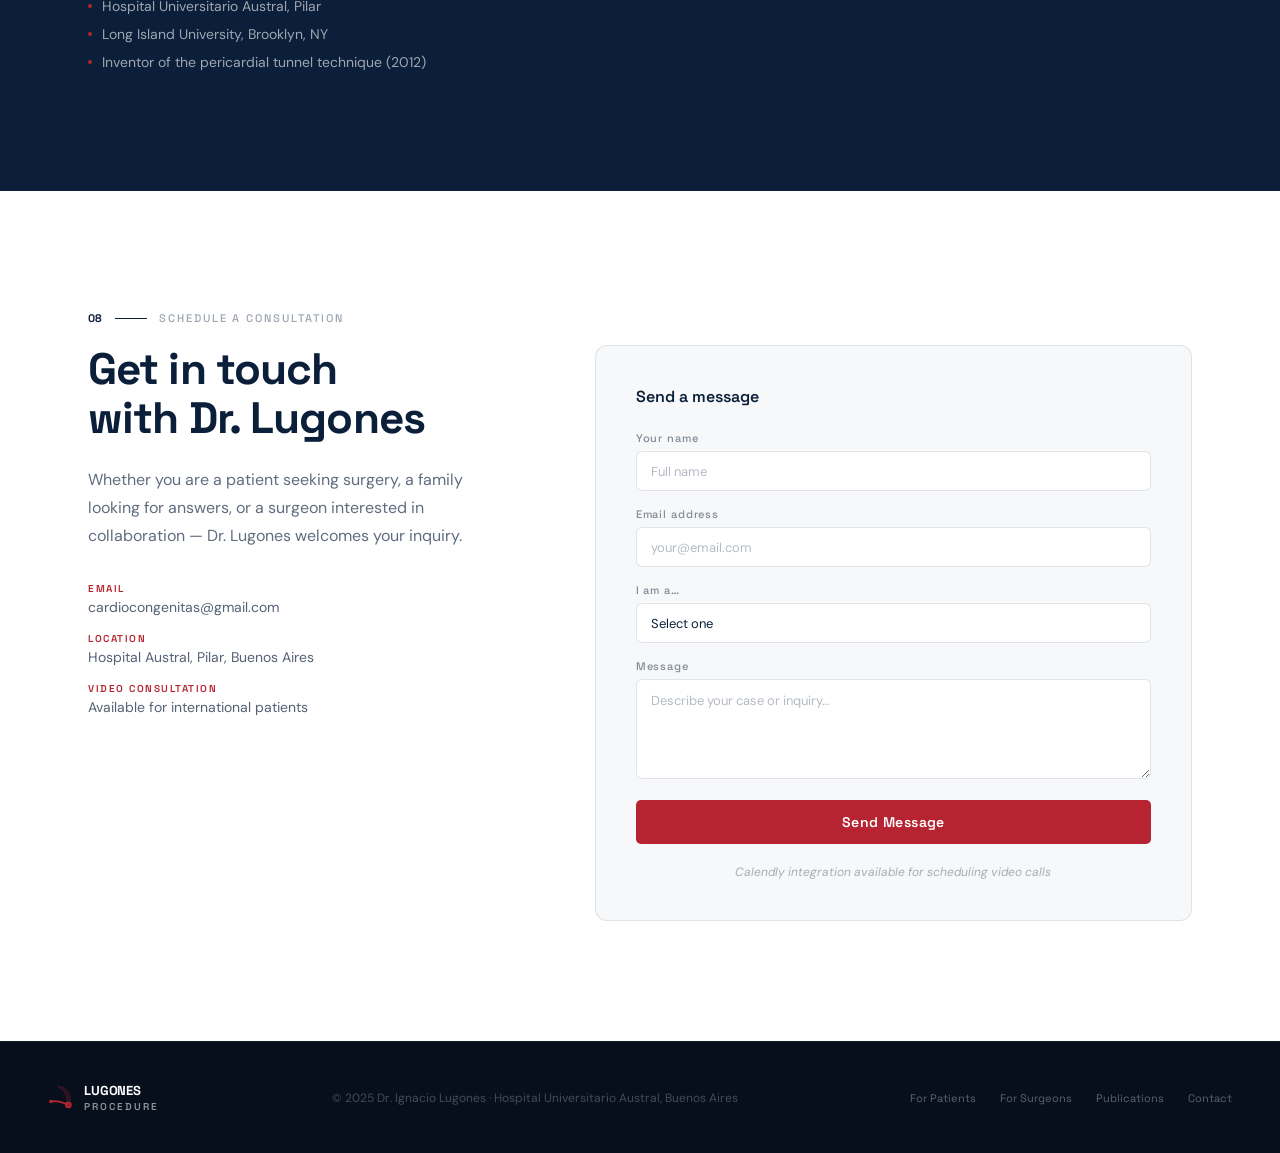
==== commit 9c6c2ad0: "cambios en las publicaciones" ====
--- a/index.html
+++ b/index.html
@@ -536,7 +536,7 @@
             <div class="timeline-line"></div>
           </div>
           <div class="timeline-content">
-            <div class="timeline-title">Surgery at <a href="https://www.hospitalaustral.edu.ar/" target="_blank">Hospital Universitario Austral</a></div>
+            <div class="timeline-title">Surgery at <a class="link-hospital" href="https://www.hospitalaustral.edu.ar/" target="_blank">Hospital Universitario Austral</a></div>
             <div class="timeline-desc">The Lugones procedure is performed in Pilar, Buenos Aires, at a world-class cardiac surgery facility.</div>
           </div>
         </div>
--- a/style.css
+++ b/style.css
@@ -67,6 +67,10 @@
   display: inline-block;
 }
 .btn-secondary:hover { border-color: rgba(255,255,255,0.4); color: var(--white); }
+.link-hospital{
+  text-decoration: underline;
+  color: #8B1C28;
+}
 
 /* ─── NAV ─── */
 #nav {
@@ -160,6 +164,8 @@
 .page-header h1 { font-weight: 700; font-size: 56px; letter-spacing: -0.03em; line-height: 1.04; margin-bottom: 16px; }
 .page-header h1 span { color: var(--crimson); }
 .page-header__desc { font-family: 'DM Sans', sans-serif; font-weight: 300; font-size: 17px; line-height: 1.7; color: rgba(255,255,255,0.55); max-width: 580px; }
+.page-header__desc a { color: #fff; text-decoration: underline; text-underline-offset: 3px; }
+.page-header__desc a:hover { color: var(--crimson); }
 .back-link {
   display: inline-flex;
   align-items: center;
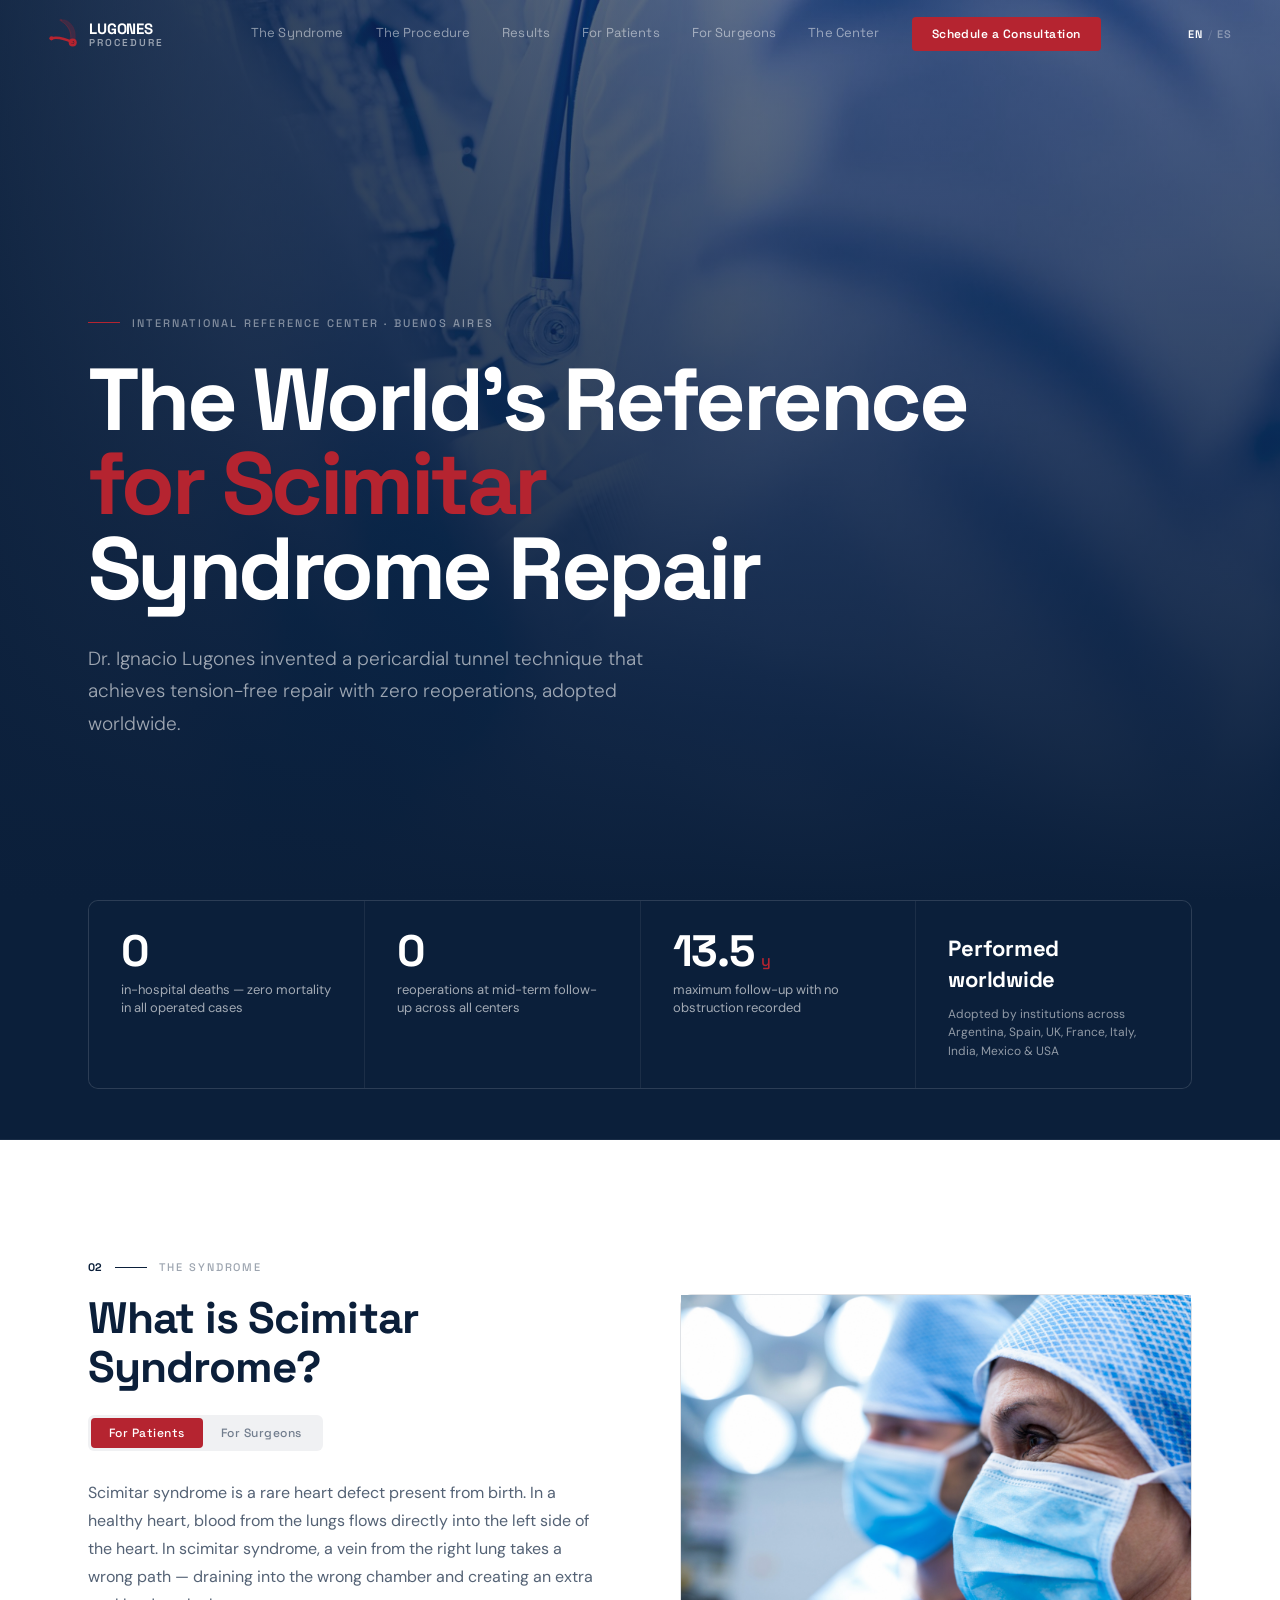
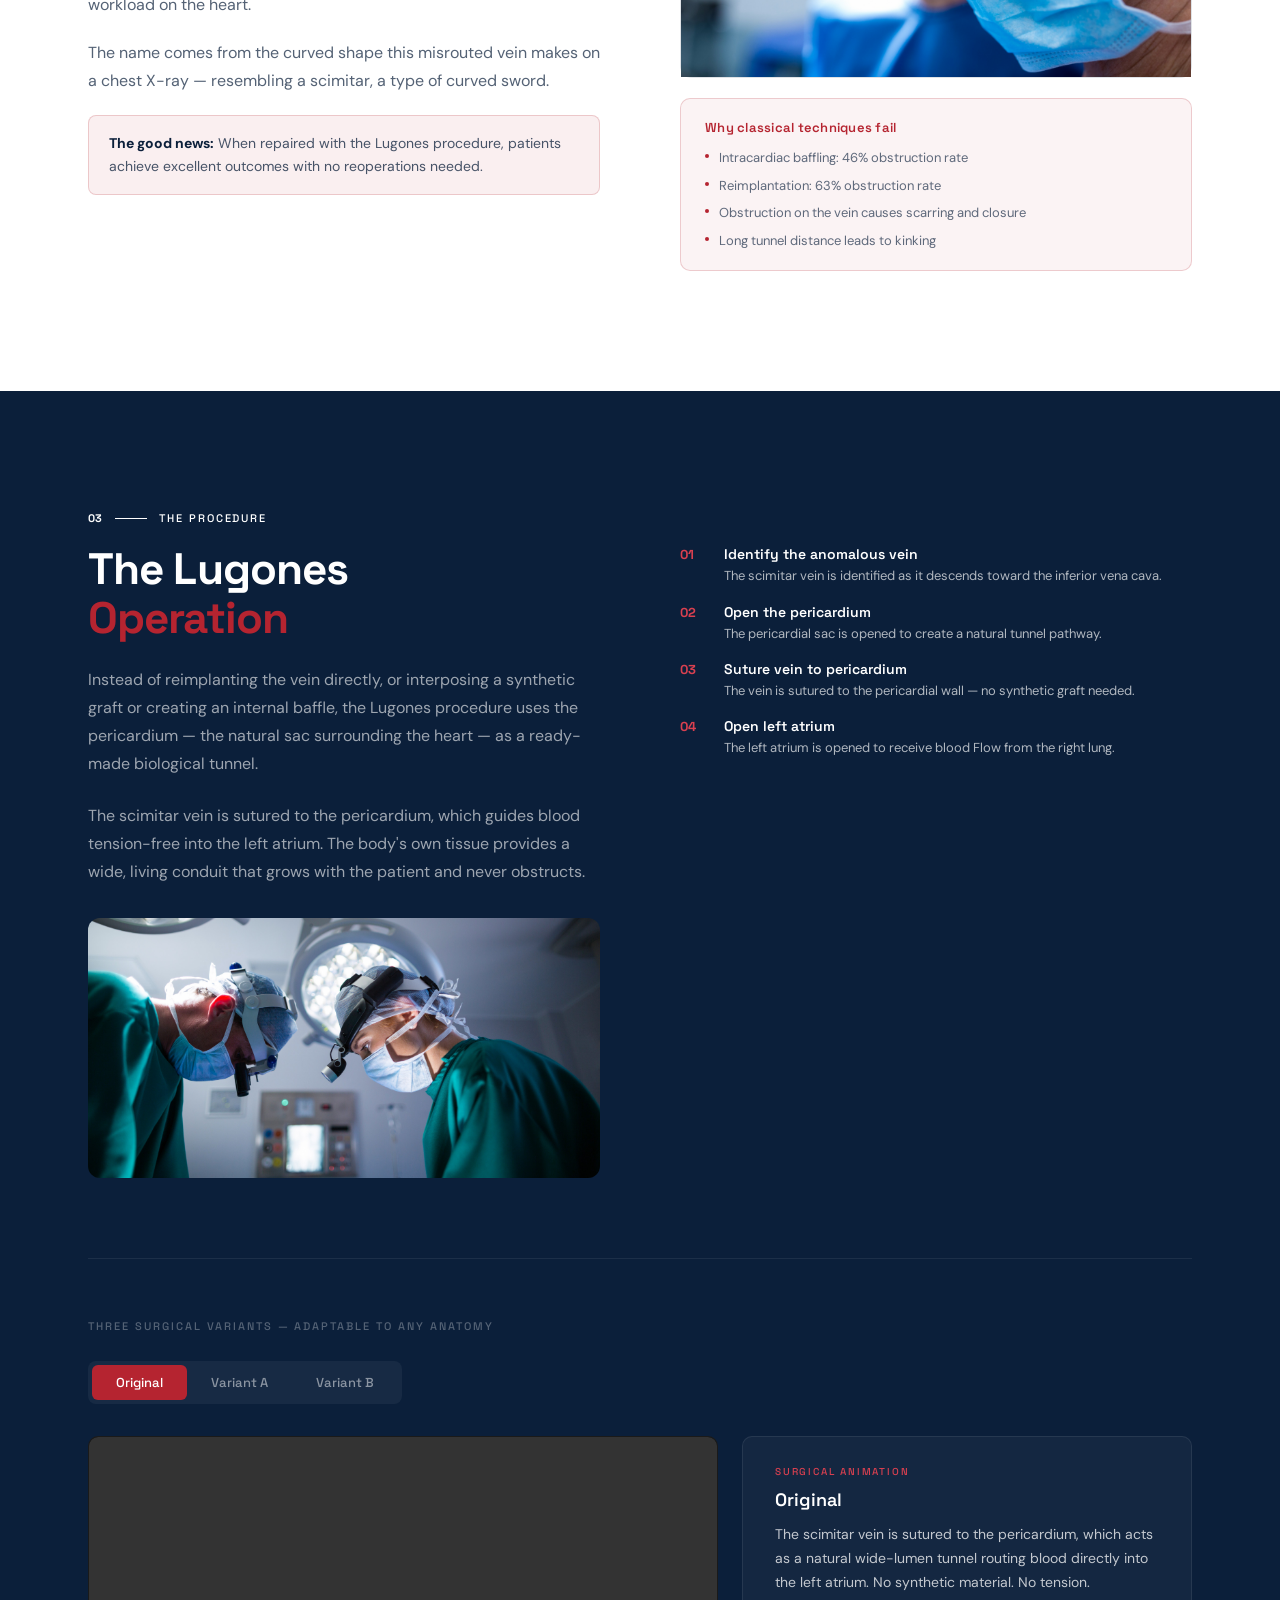
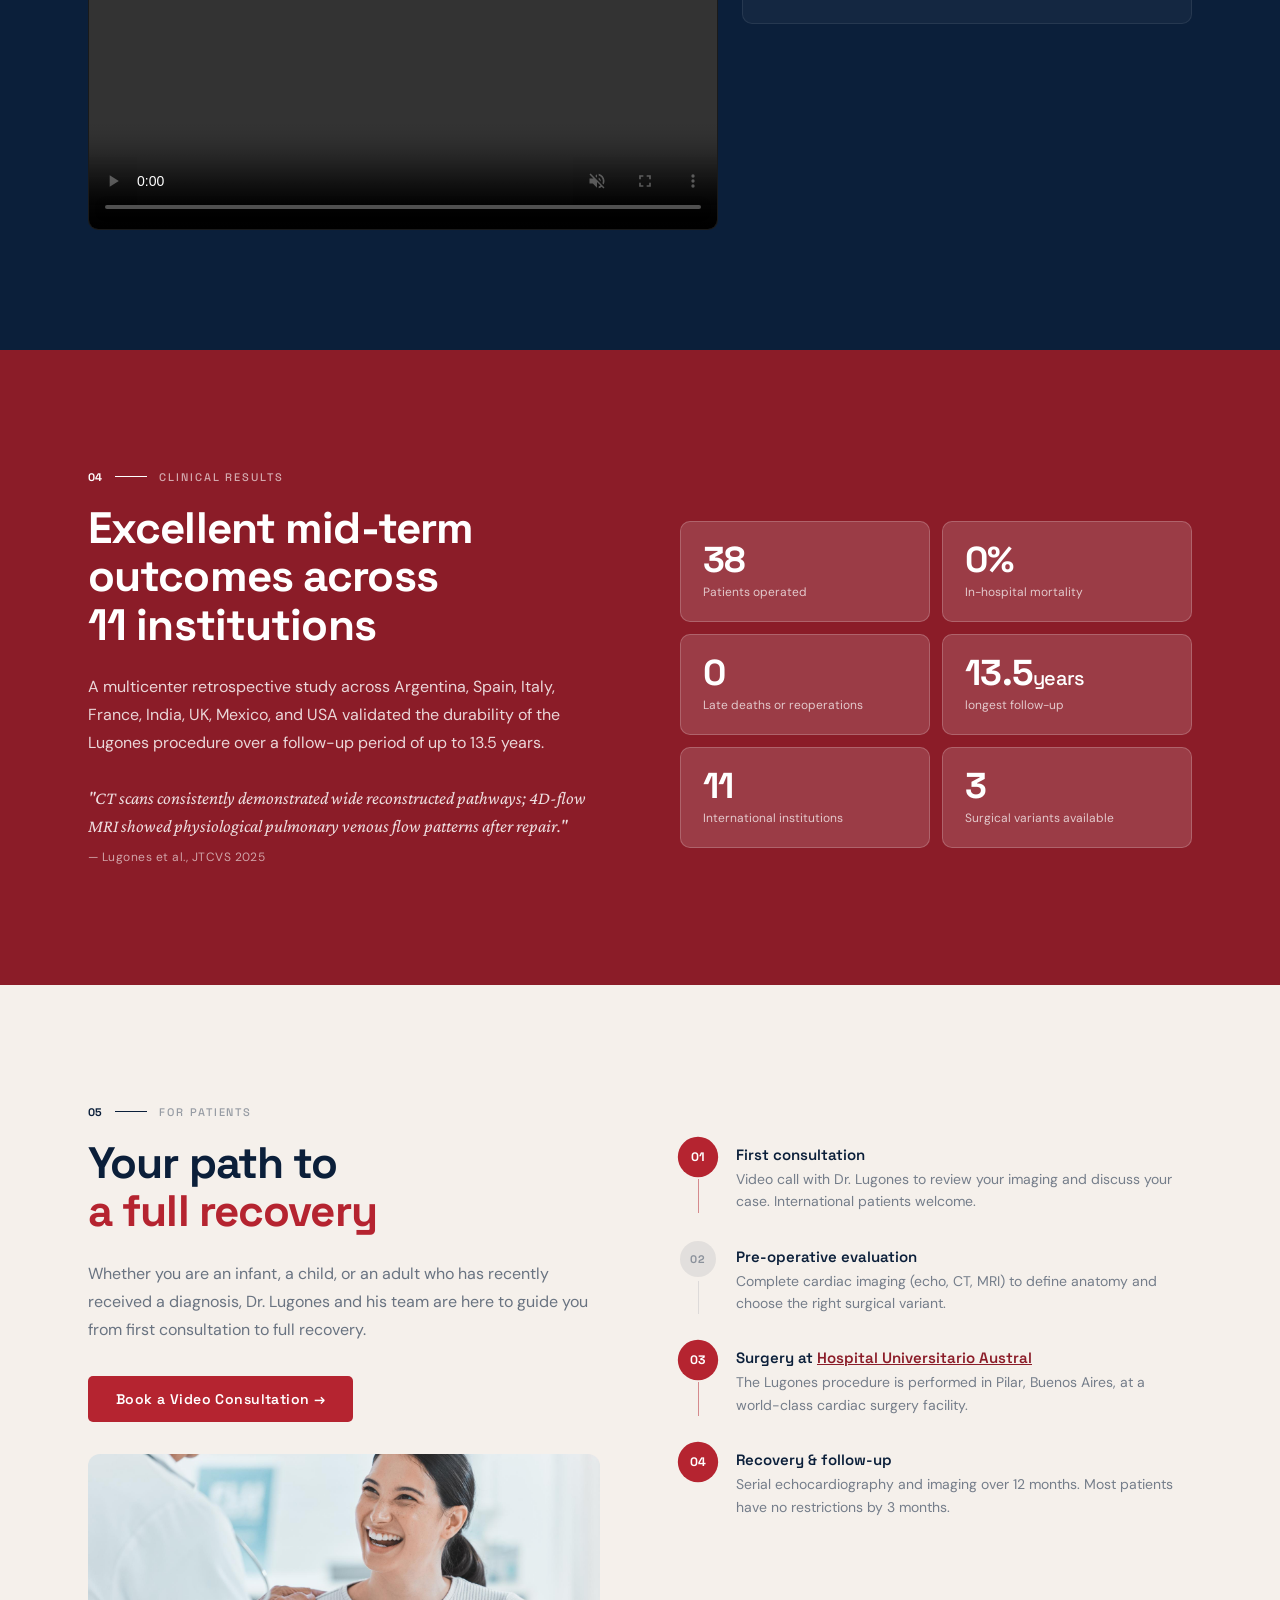
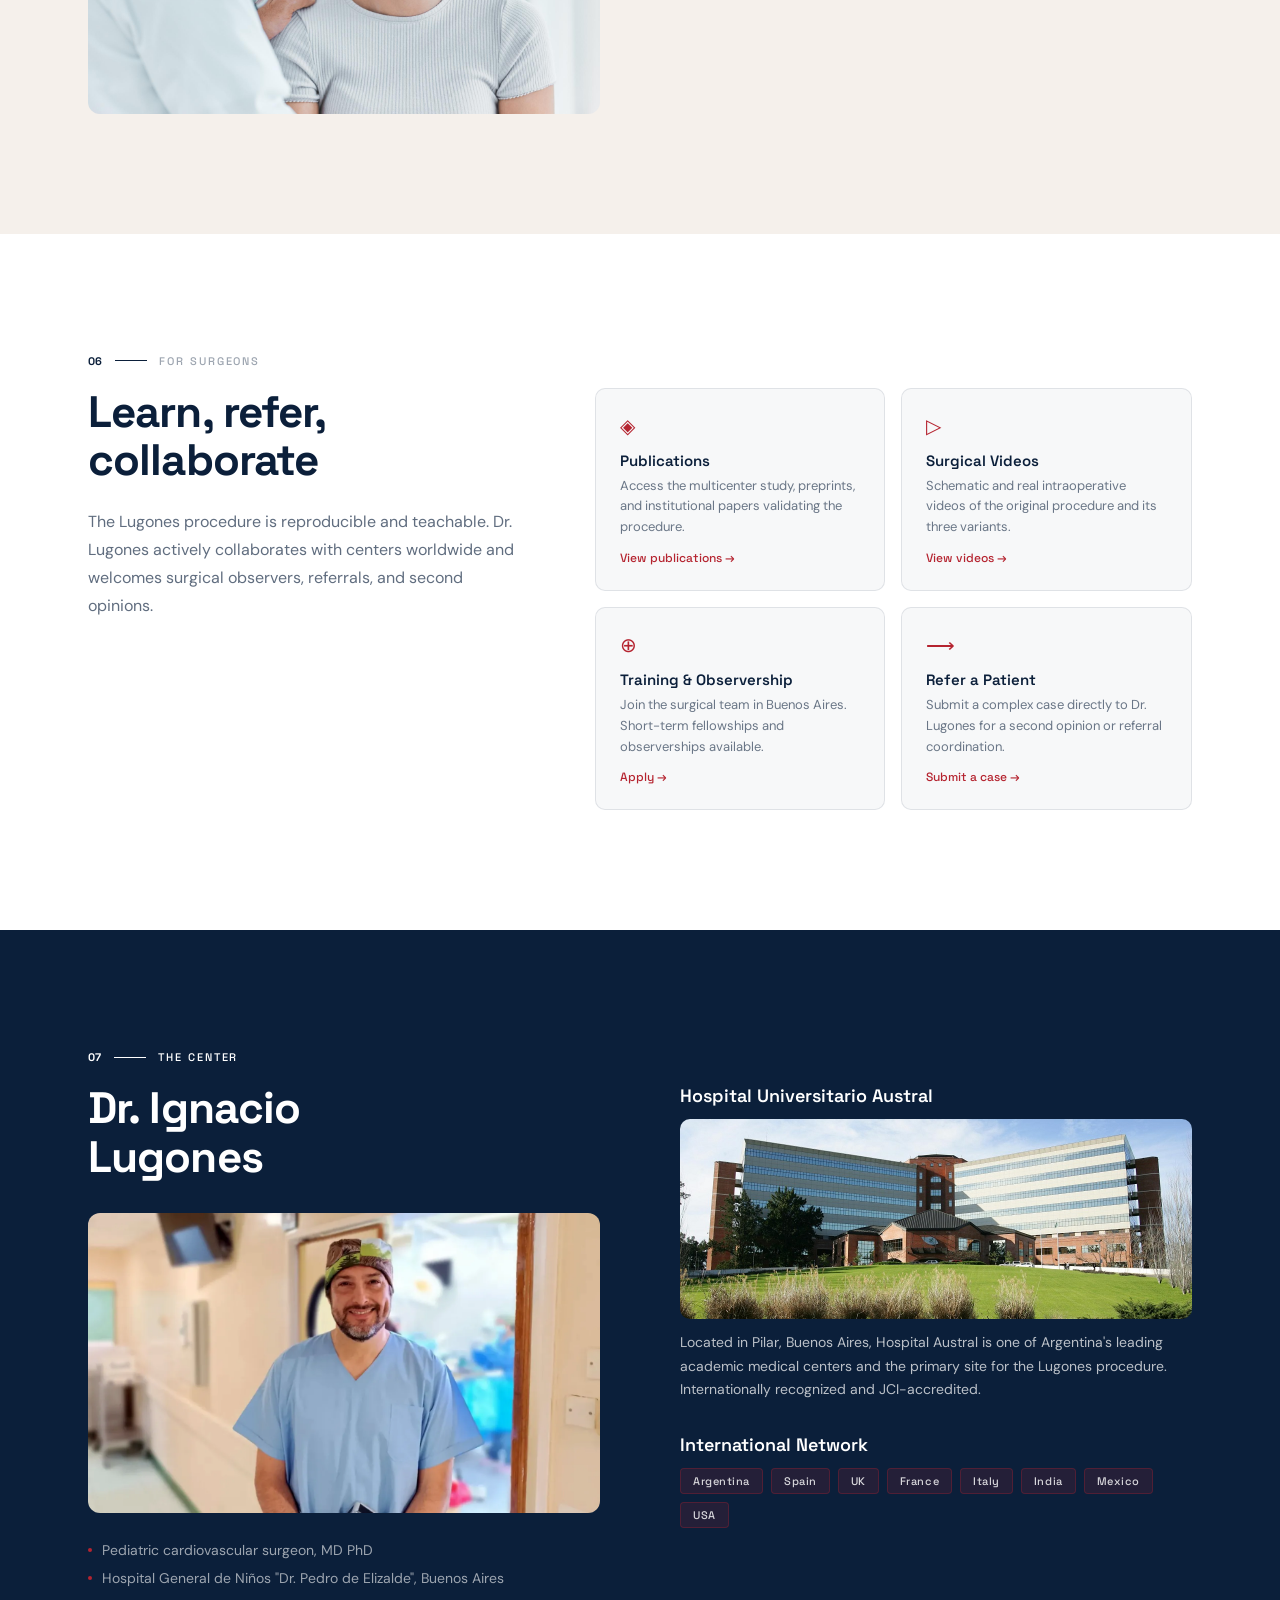
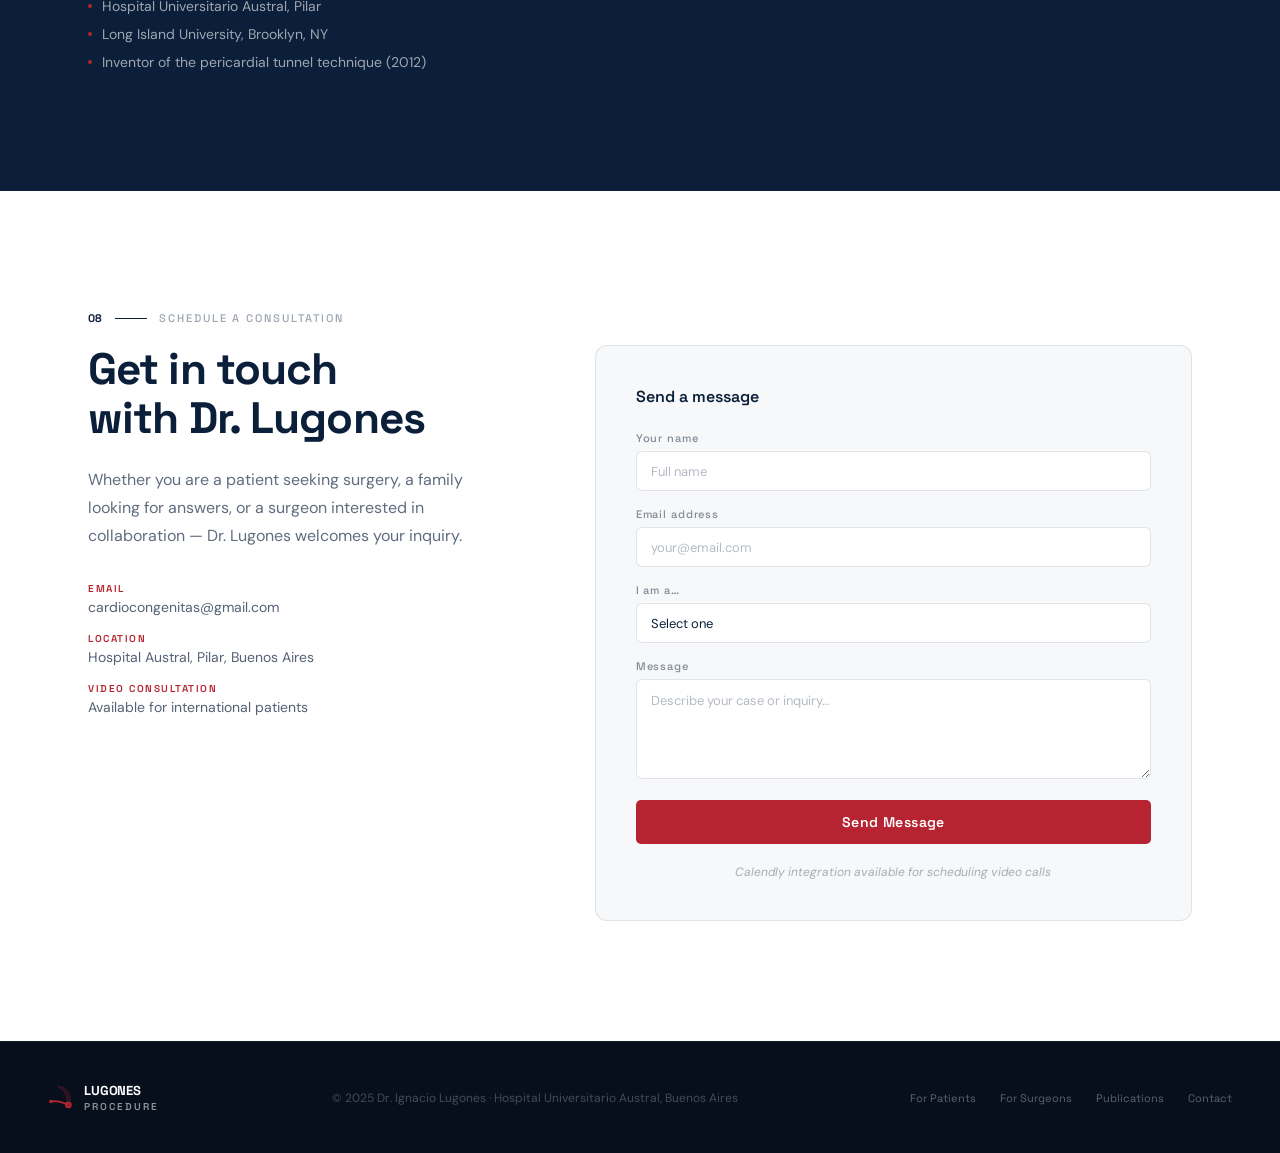
==== commit b4a80506: "cambios en textos español" ====
--- a/index.html
+++ b/index.html
@@ -407,7 +407,7 @@
     <div class="procedure-grid">
       <div>
         <h2>The Lugones<br/><span>Operation</span></h2>
-        <p>“Instead of reimplanting the vein directly, or interposing a synthetic graft or creating an internal baffle, the Lugones procedure uses the pericardium — the natural sac surrounding the heart — as a ready-made biological tunnel.</p>
+        <p>Instead of reimplanting the vein directly, or interposing a synthetic graft or creating an internal baffle, the Lugones procedure uses the pericardium — the natural sac surrounding the heart — as a ready-made biological tunnel.</p>
         <p>The scimitar vein is sutured to the pericardium, which guides blood tension-free into the left atrium. The body's own tissue provides a wide, living conduit that grows with the patient and never obstructs.</p>
         <div class="procedure-img-wrap">
           <img src="assets/img/64896.jpg" alt="Surgeons operating" class="section-img"/>
@@ -453,7 +453,7 @@
       </div>
       <div class="variant-display">
         <div class="variant-video">
-          <video id="variant-video" autoplay loop muted playsinline controls src="assets/variant-original.mp4"></video>
+          <video id="variant-video" autoplay loop muted playsinline controls src="assets/original.mp4"></video>
         </div>
         <div class="variant-info">
           <div class="variant-info__tag">Surgical animation</div>
@@ -784,9 +784,9 @@
   }
 
   const variants = [
-    { label: 'Original',   src: 'assets/variant-original.mp4', desc: 'The scimitar vein is sutured to the pericardium, which acts as a natural wide-lumen tunnel routing blood directly into the left atrium. No synthetic material. No tension.' },
-    { label: 'Variant A',  src: 'assets/variant-a.mp4',        desc: 'Atrial septum repositioning for cases where the heart is rotated to the right -hiding the left atrium-, and the patient does not have an atrial septal defect.' },
-    { label: 'Variant B',  src: 'assets/variant-b.mp4',        desc: 'An interatrial pericardial flap is used when the heart is rotated to the right and there is also a large atrial septal defect.' },
+    { label: 'Original',   src: 'assets/original.mp4', desc: 'The scimitar vein is sutured to the pericardium, which acts as a natural wide-lumen tunnel routing blood directly into the left atrium. No synthetic material. No tension.' },
+    { label: 'Variant A',  src: 'assets/VarianteA.mp4',        desc: 'Atrial septum repositioning for cases where the heart is rotated to the right -hiding the left atrium-, and the patient does not have an atrial septal defect.' },
+    { label: 'Variant B',  src: 'assets/VarianteB.mp4',        desc: 'An interatrial pericardial flap is used when the heart is rotated to the right and there is also a large atrial septal defect.' },
   ];
   function switchVariant(i) {
     document.querySelectorAll('.variant-btn').forEach((b, idx) => b.classList.toggle('active', idx === i));
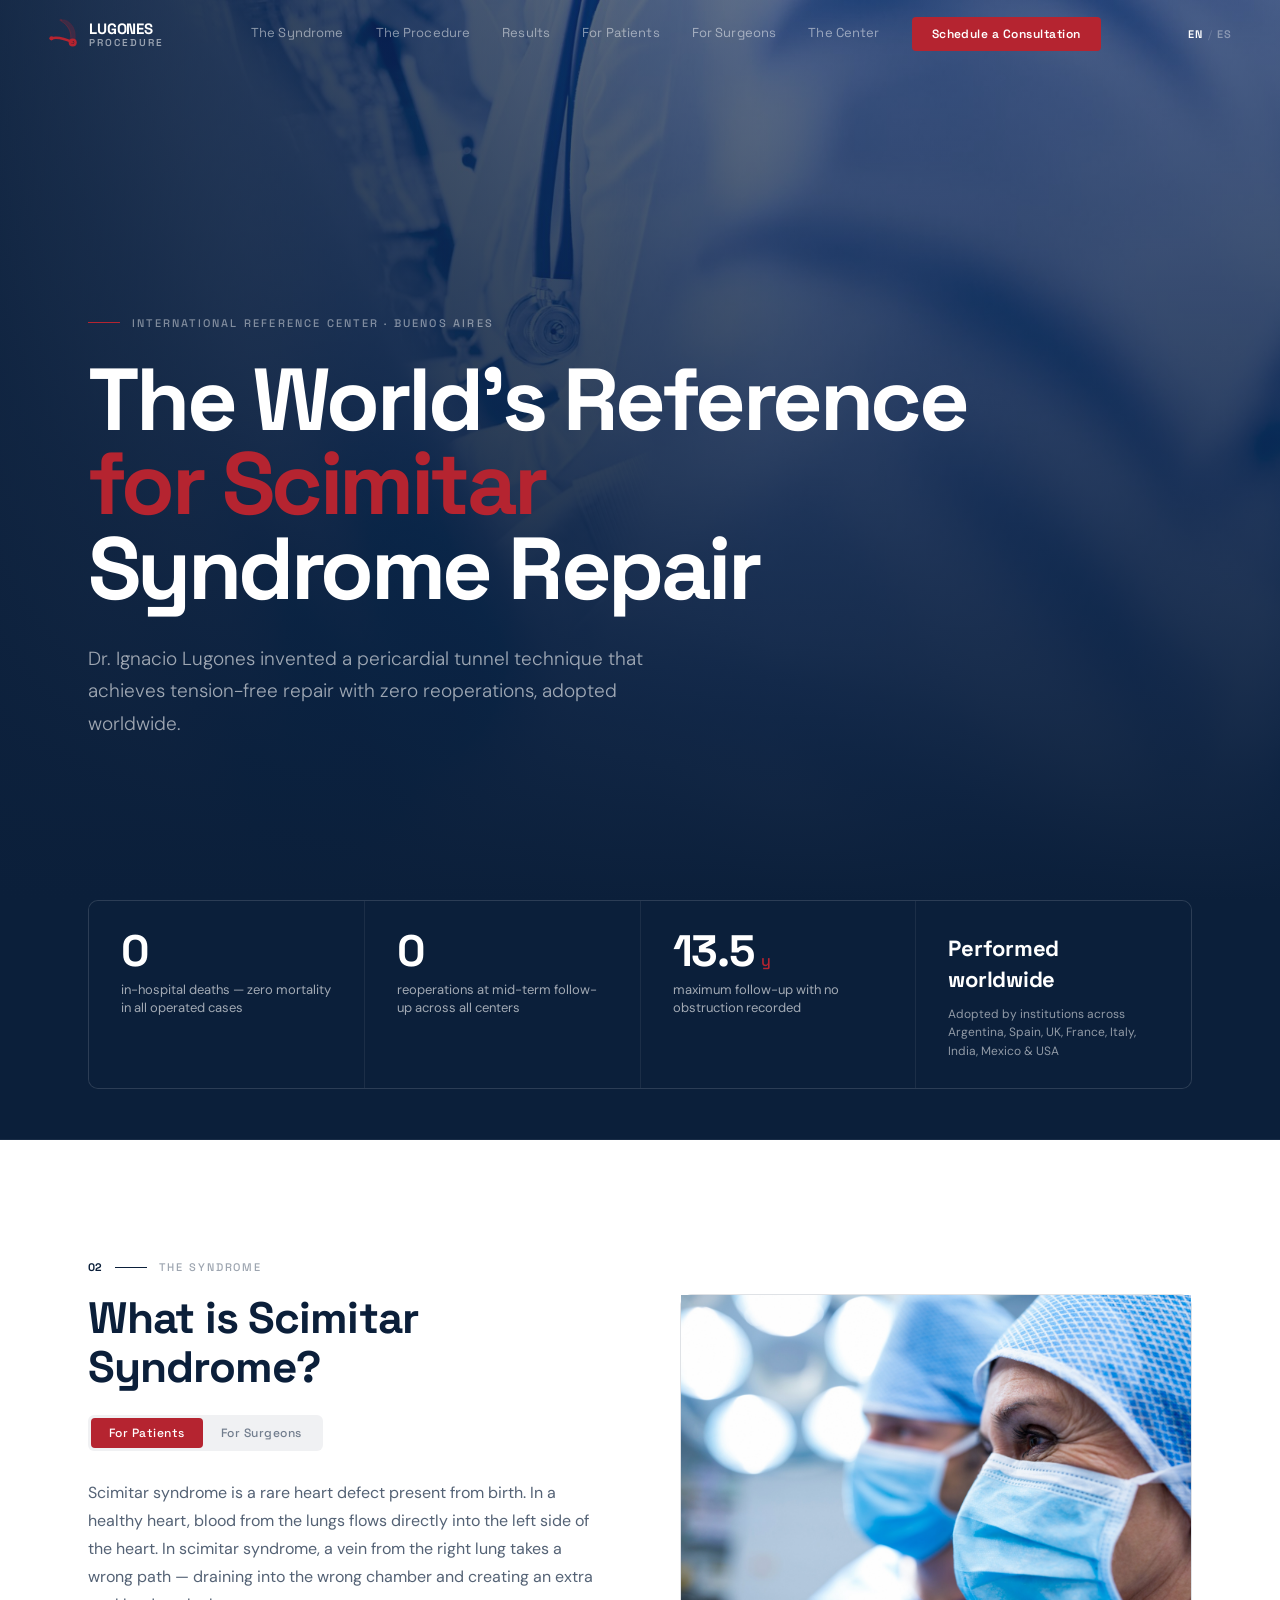
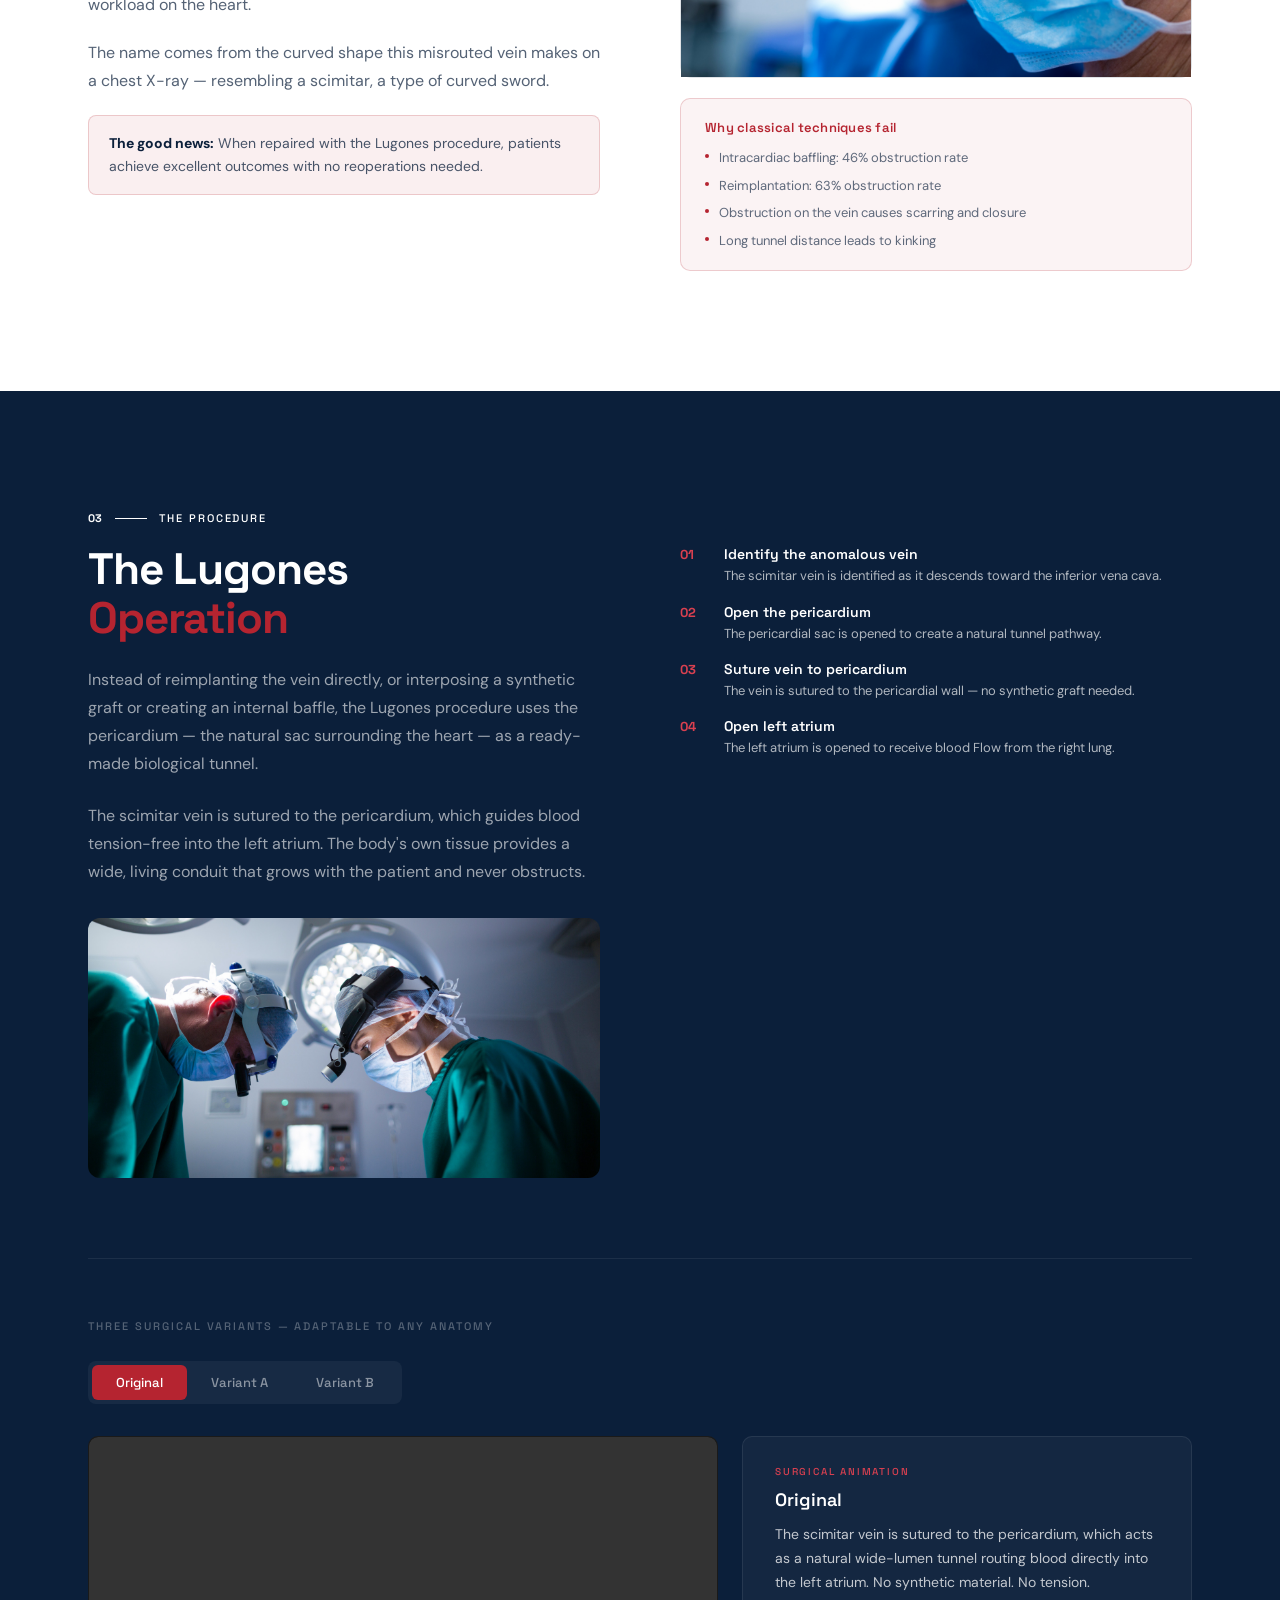
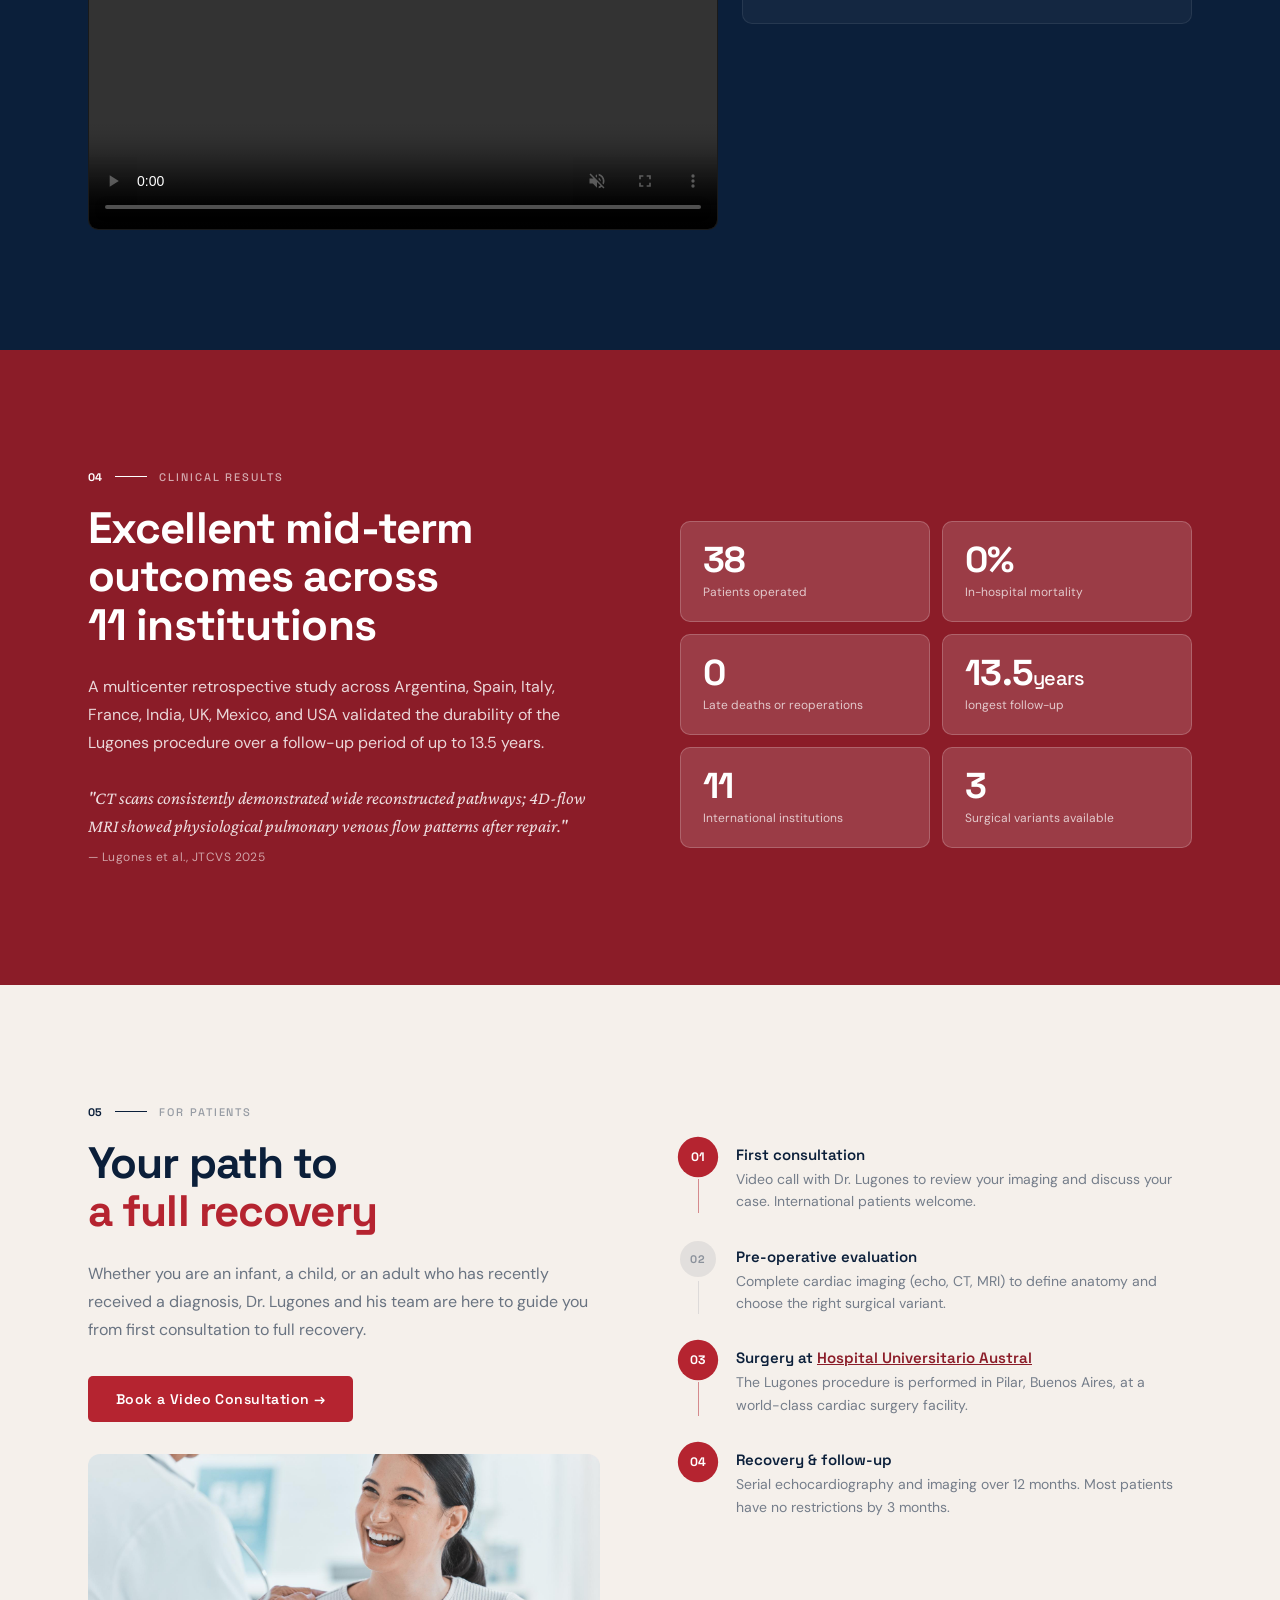
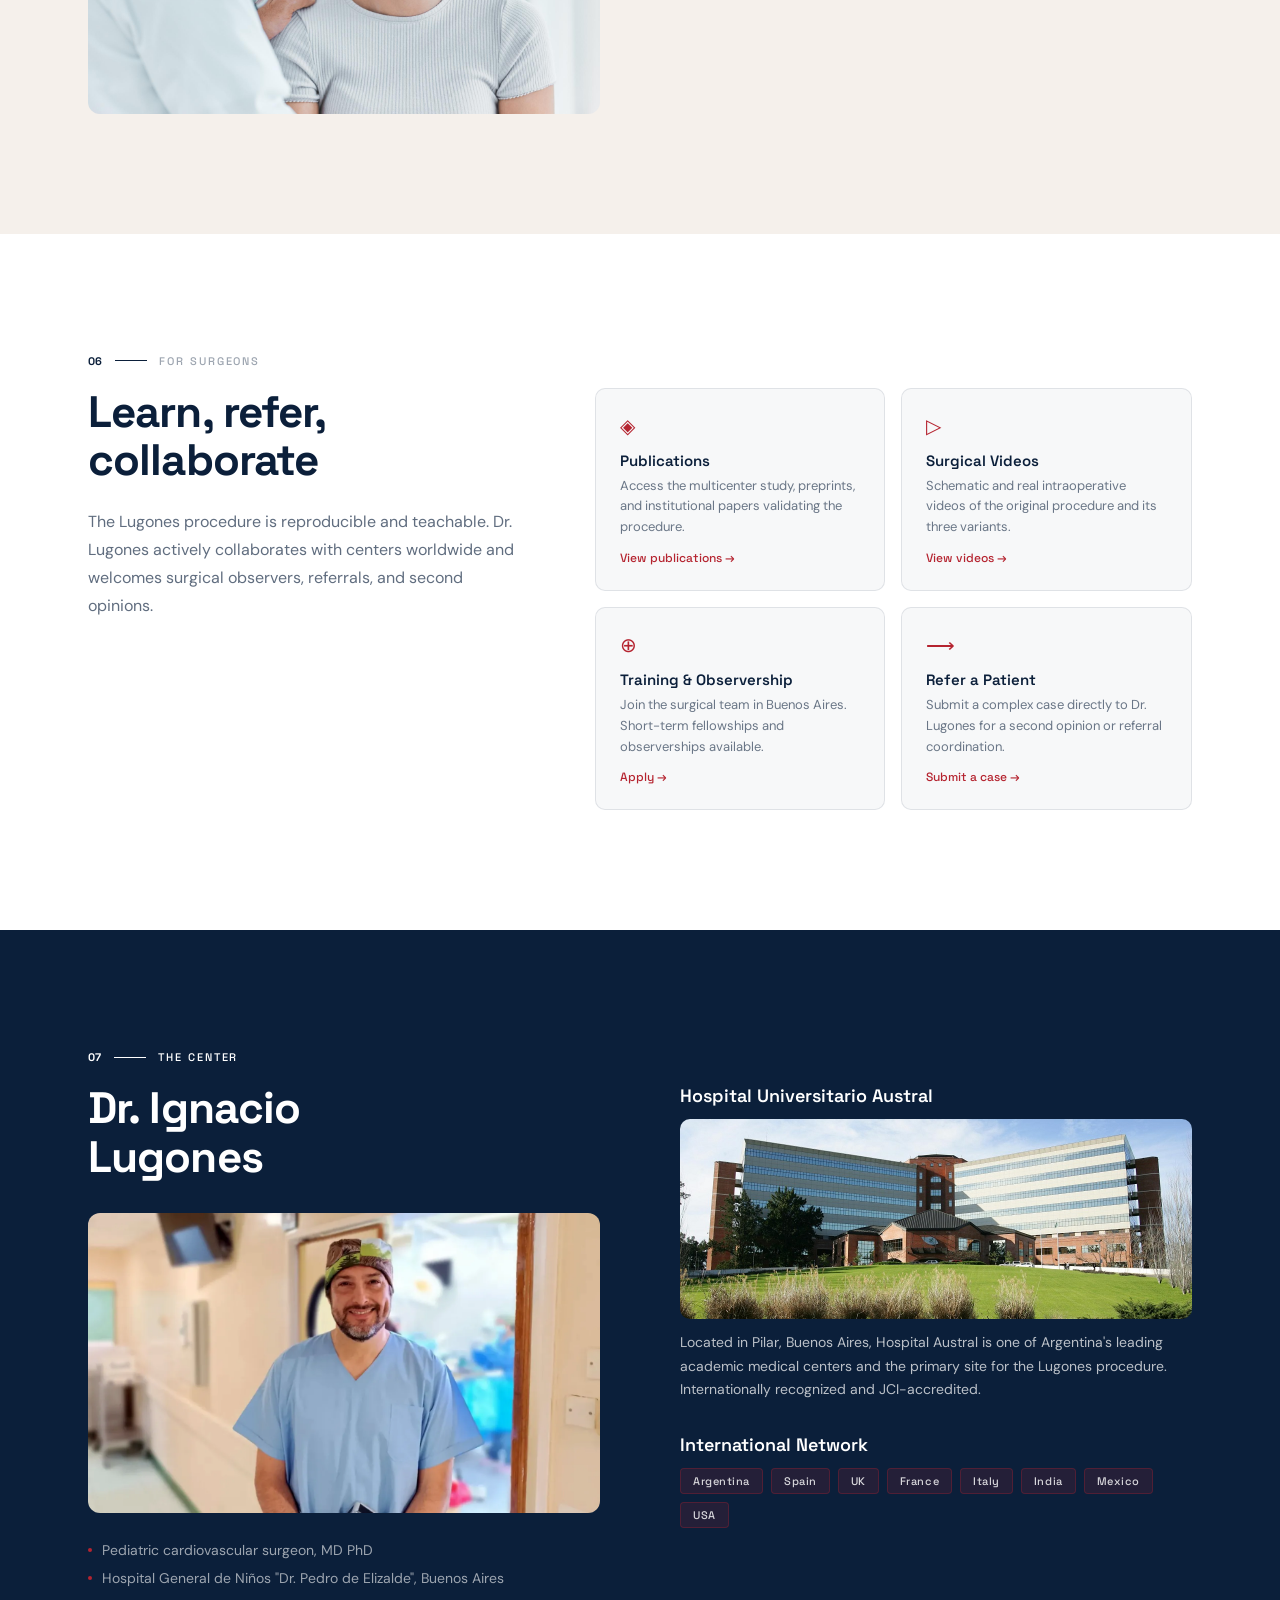
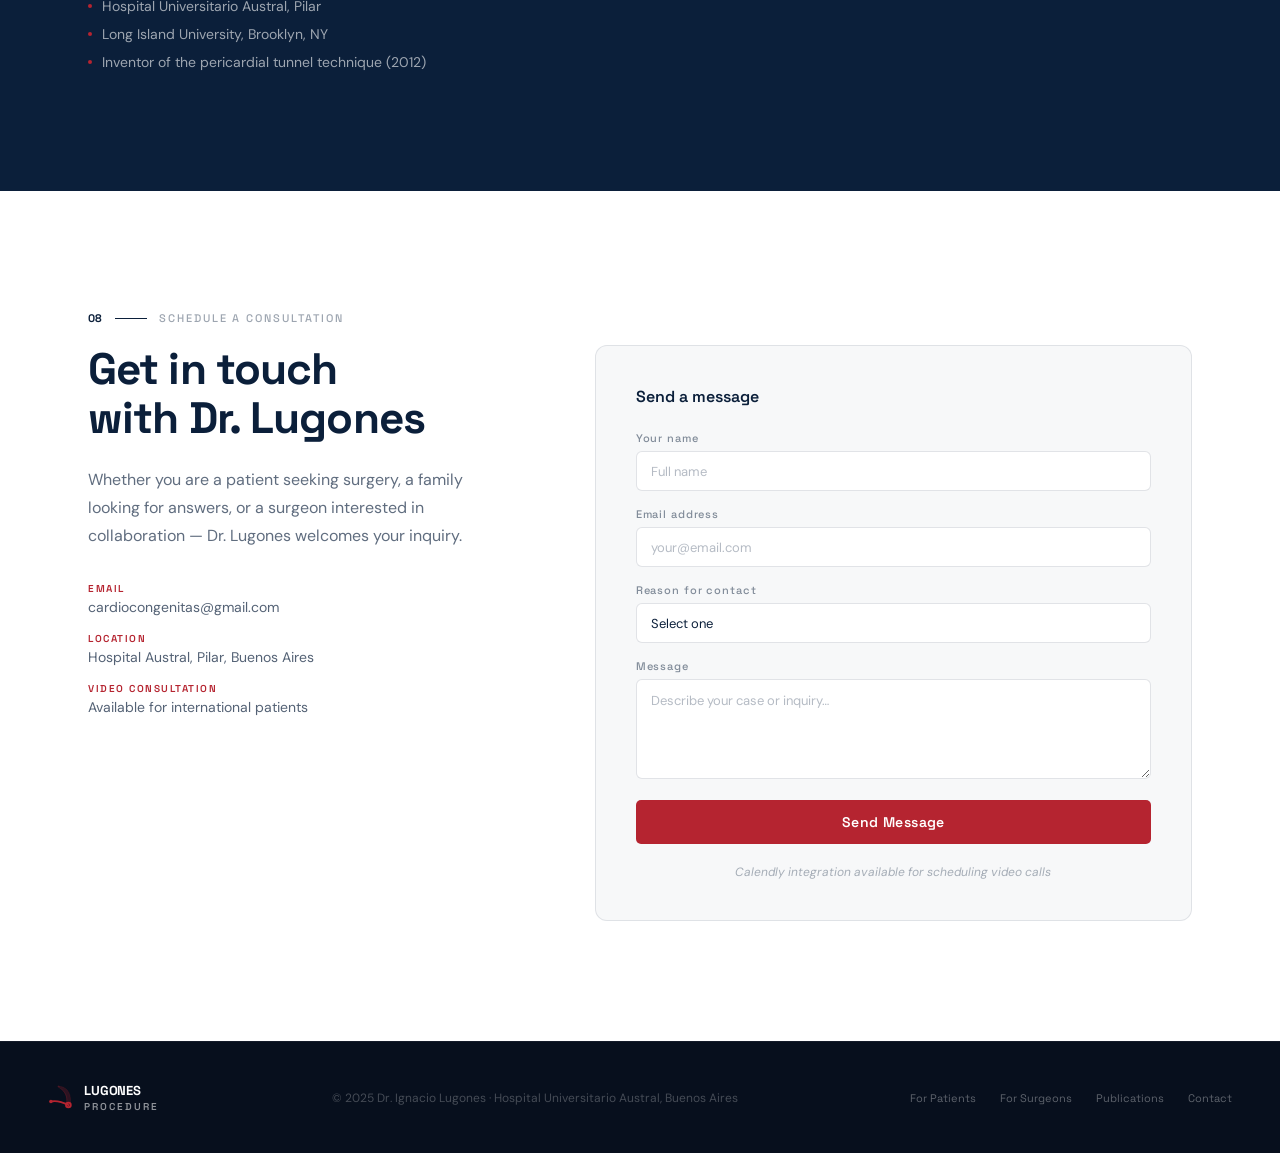
==== commit 4e27cc25: "cambio en el formulario de contacto" ====
--- a/index.html
+++ b/index.html
@@ -707,7 +707,7 @@
             <input type="email" placeholder="your@email.com" required/>
           </div>
           <div class="form-field">
-            <div class="form-field__label">I am a…</div>
+            <div class="form-field__label">Reason for contact</div>
             <select required>
               <option value="" disabled selected>Select one</option>
               <option value="patient">Patient</option>
@@ -715,6 +715,7 @@
               <option value="surgeon">Cardiac surgeon</option>
               <option value="cardiologist">Cardiologist / Pediatric cardiologist</option>
               <option value="other">Other healthcare professional</option>
+              <option value="bibliography">Bibliographic material</option>
             </select>
           </div>
           <div class="form-field">
